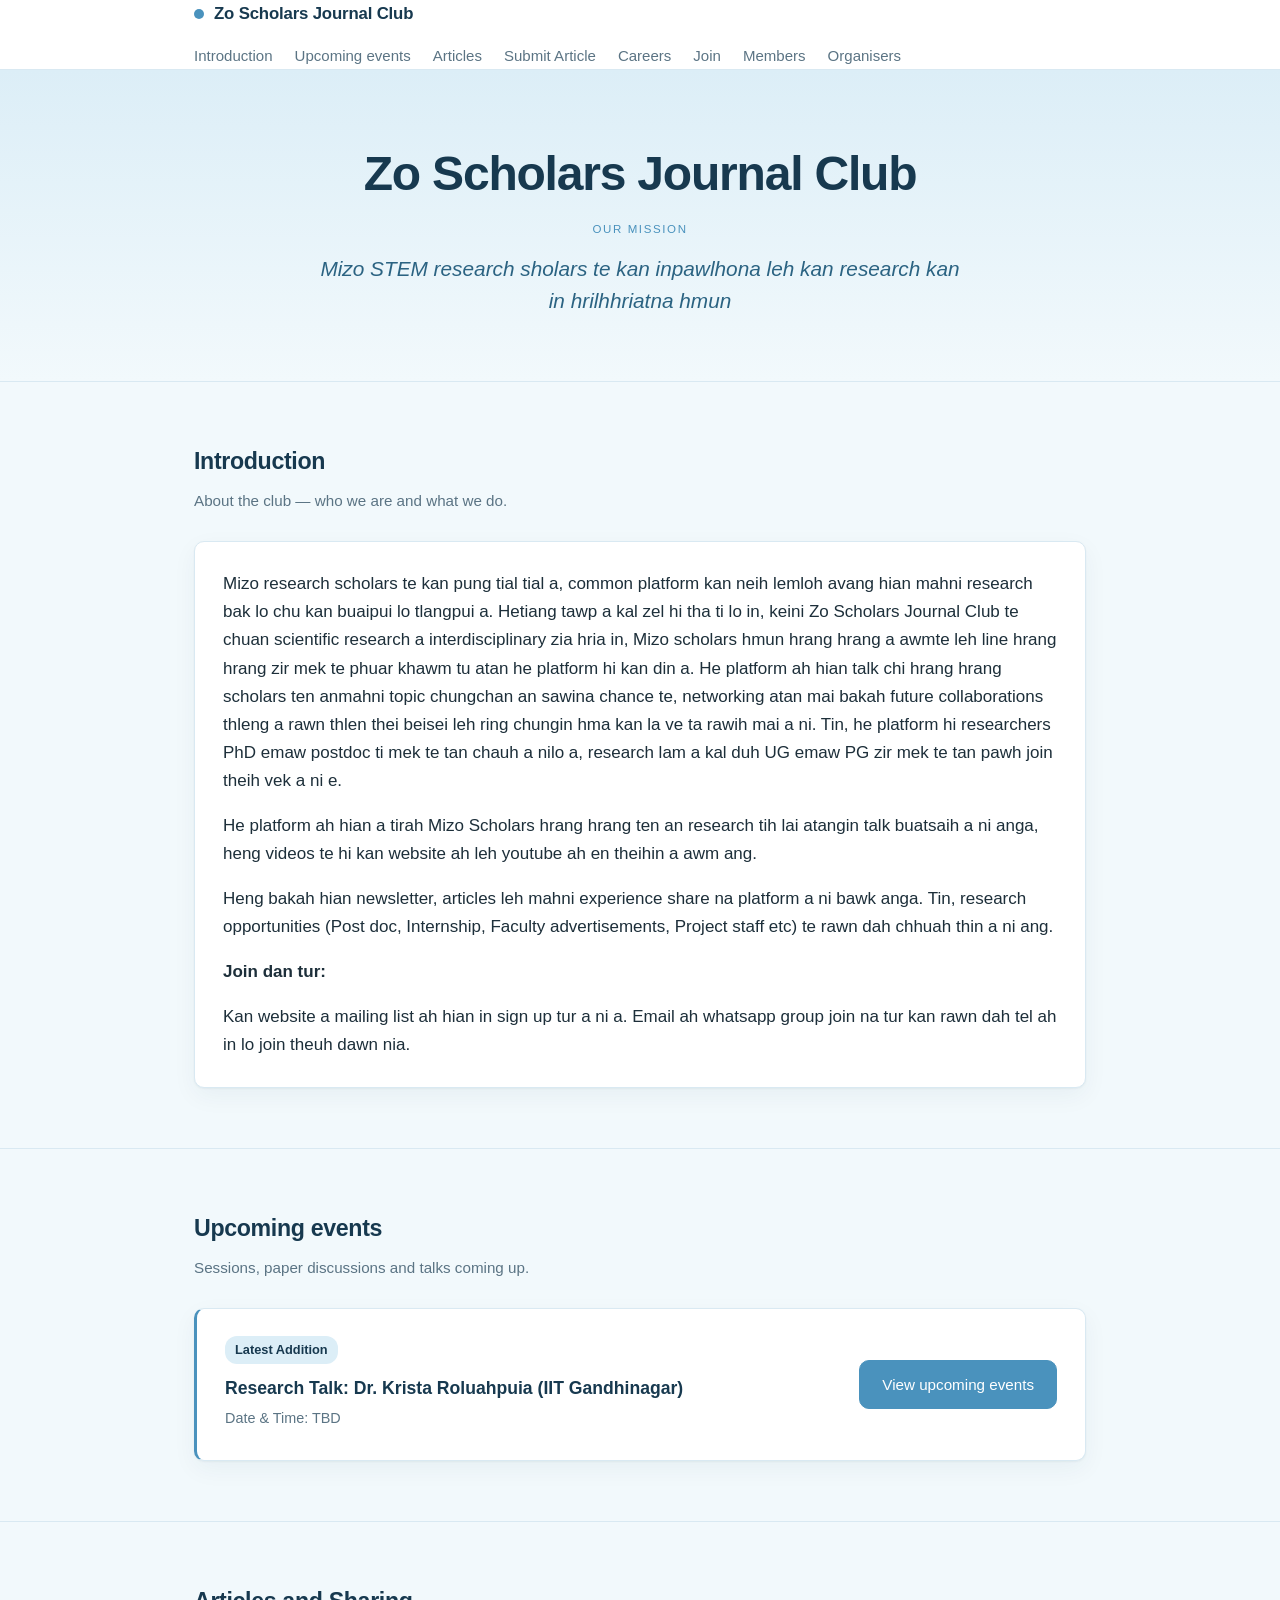
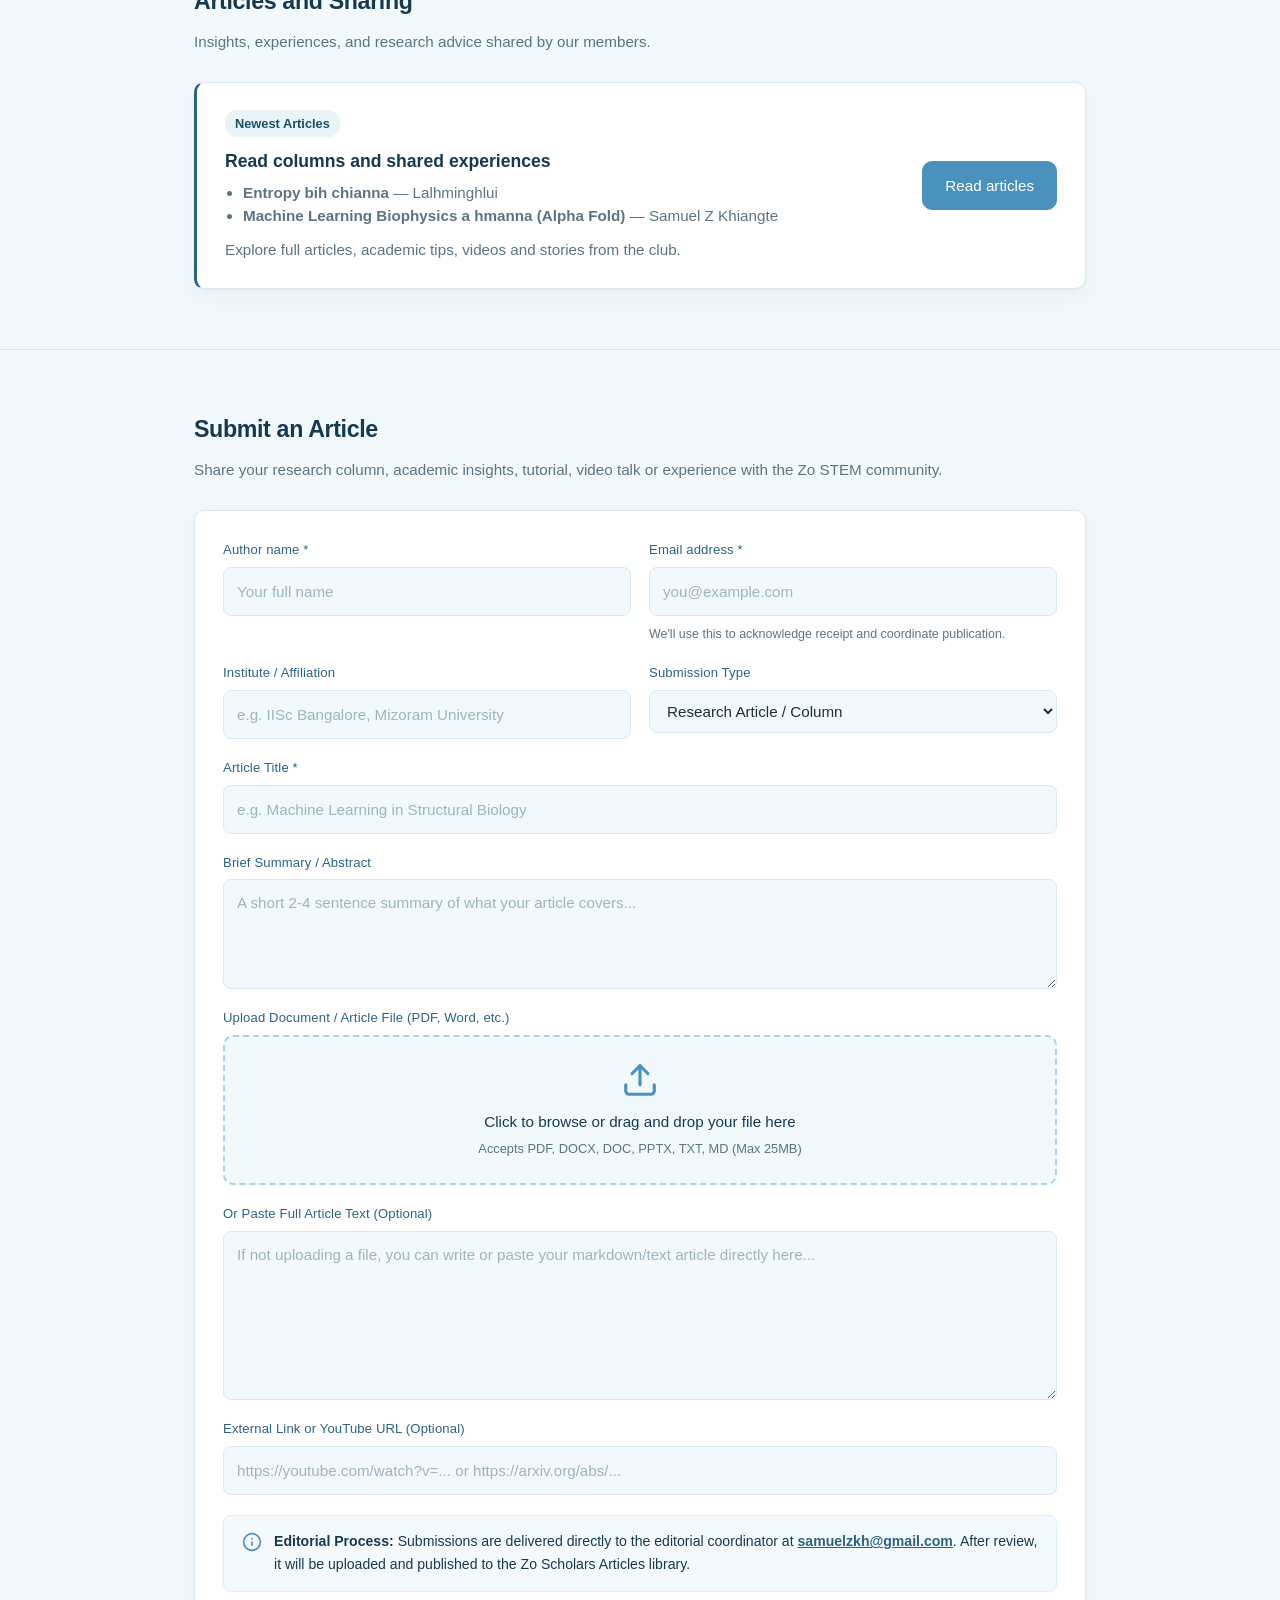
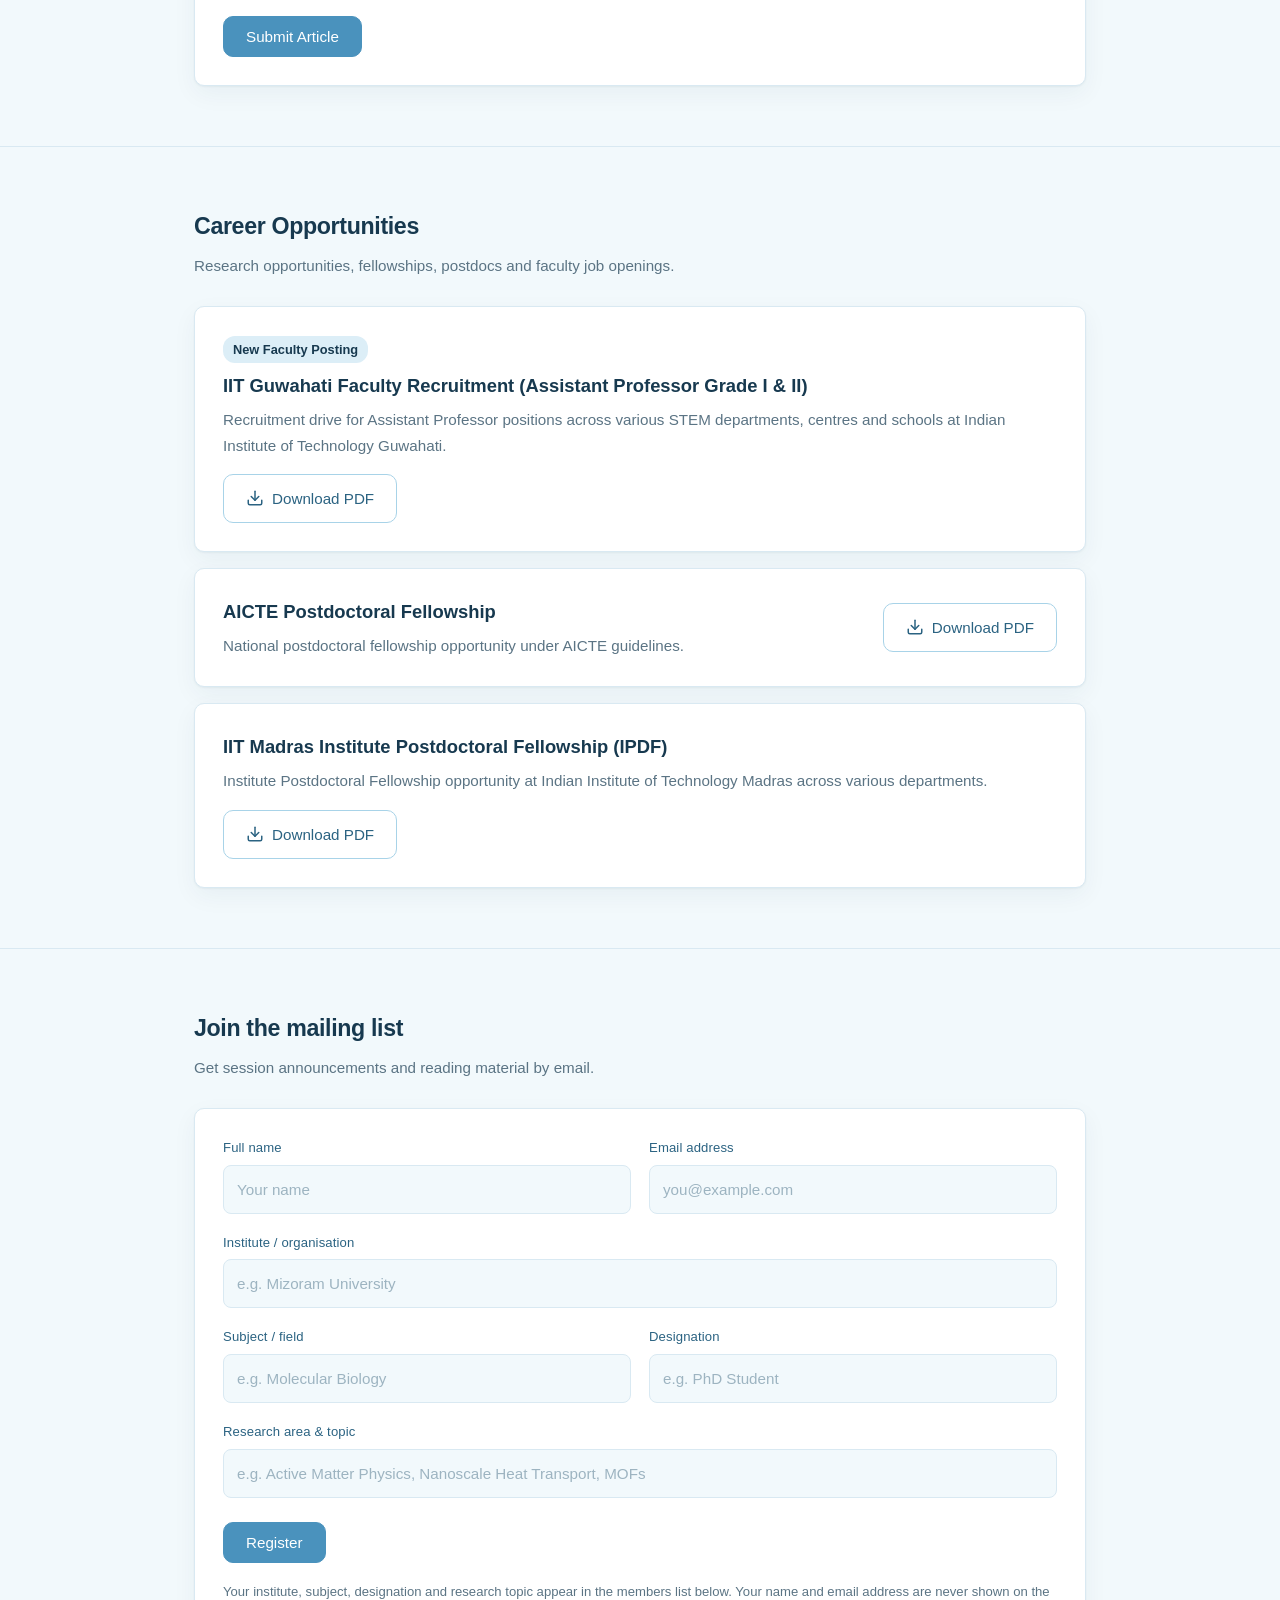
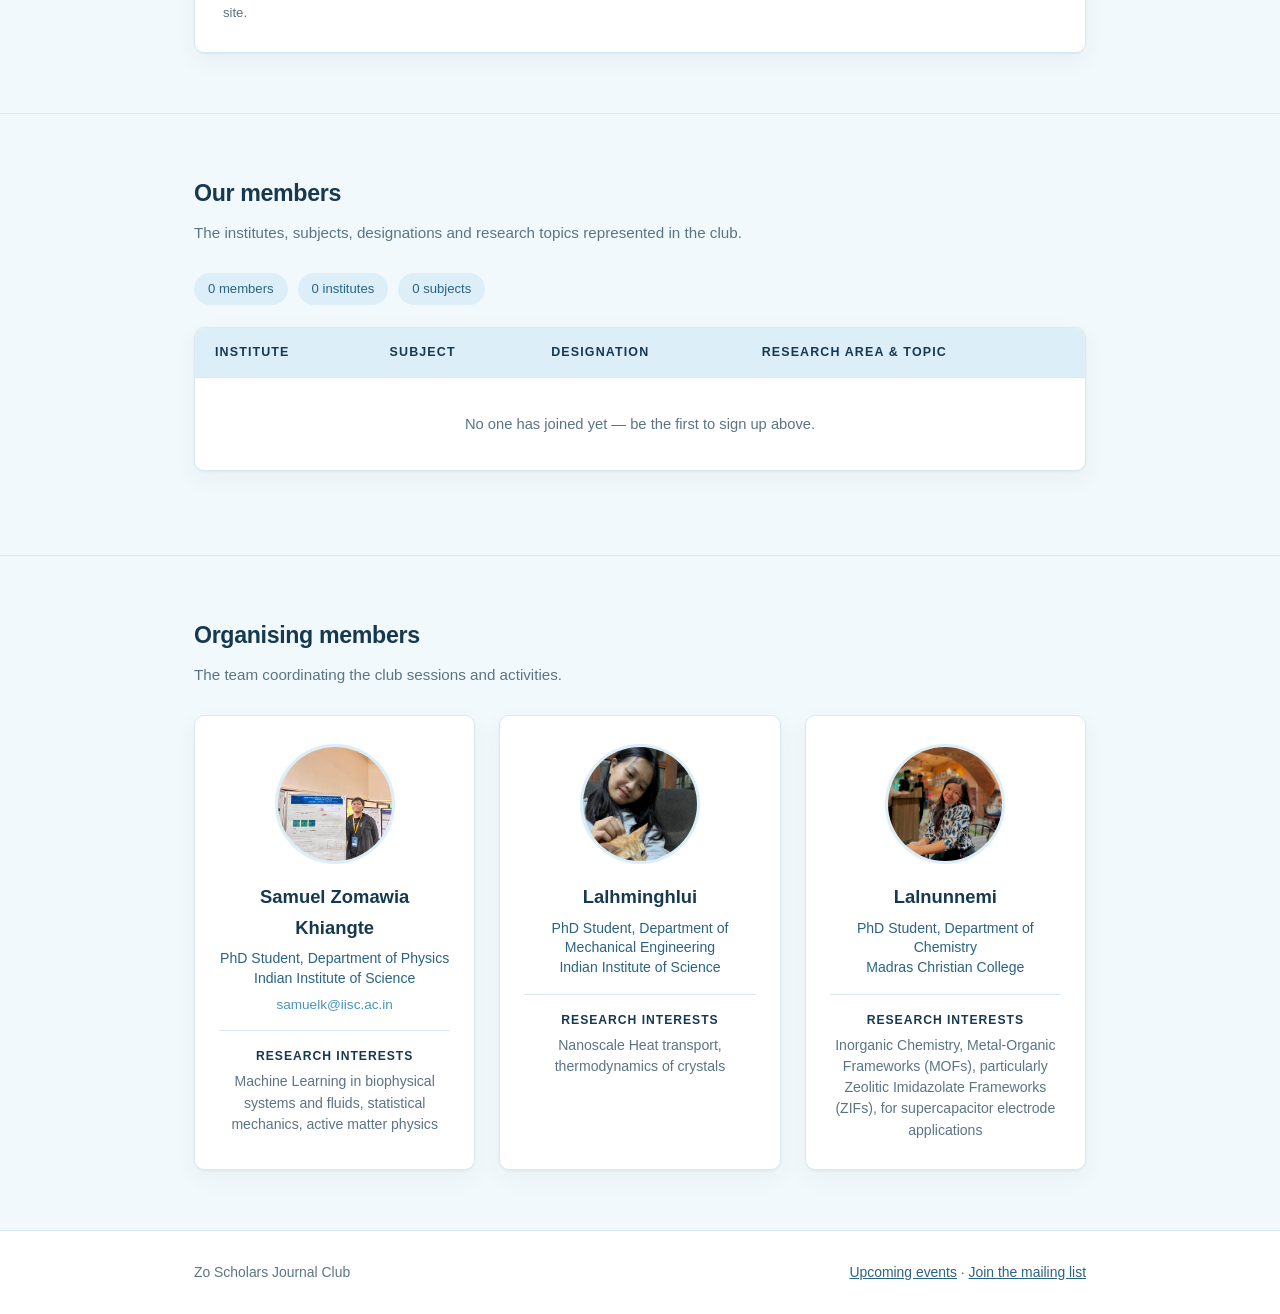
==== zo-scholars/index.html @ 2635b325 "Add IIT Guwahati faculty recruitment posting to career opportunities" ====
<!DOCTYPE html>
<html lang="en">
<head>
<meta charset="utf-8">
<meta name="viewport" content="width=device-width, initial-scale=1">
<title>Zo Scholars Journal Club</title>
<meta name="description" content="A meeting place for Mizo STEM research scholars to share and discuss their research.">
<link rel="stylesheet" href="css/style.css">
</head>
<body>

<header class="site-header">
  <div class="wrap">
    <a class="brand" href="index.html"><span class="dot"></span>Zo Scholars Journal Club</a>
    <nav class="site-nav">
      <a href="#introduction">Introduction</a>
      <a href="events.html">Upcoming events</a>
      <a href="articles.html">Articles</a>
      <a href="#submit">Submit Article</a>
      <a href="#careers">Careers</a>
      <a href="#join">Join</a>
      <a href="#members">Members</a>
      <a href="#organisers">Organisers</a>
    </nav>
  </div>
</header>

<div class="hero">
  <div class="wrap">
    <h1>Zo Scholars Journal Club</h1>
    <p class="mission">
      <span class="mission-label">Our mission</span>
      <span lang="lus">Mizo STEM research sholars te kan inpawlhona leh kan research kan in hrilhhriatna hmun</span>
    </p>
  </div>
</div>

<main>

  <!-- ======================================================================
       INTRODUCTION — write your introduction inside the <div class="intro-body">
       below. Each paragraph goes between its own <p> and </p> tags.
       ====================================================================== -->
  <section id="introduction">
    <div class="wrap">
      <h2>Introduction</h2>
      <p class="section-note">About the club — who we are and what we do.</p>
      <div class="card">
        <div class="intro-body">
          <p>Mizo research scholars te kan pung tial tial a, common platform kan neih lemloh avang hian mahni research bak lo chu kan buaipui lo tlangpui a. Hetiang tawp a kal zel hi tha ti lo in, keini Zo Scholars Journal Club te chuan scientific research a interdisciplinary zia hria in, Mizo scholars hmun hrang hrang a awmte leh line hrang hrang zir mek te phuar khawm tu atan he platform hi kan din a. He platform ah hian talk chi hrang hrang scholars ten anmahni topic chungchan an sawina chance te, networking atan mai bakah future collaborations thleng a rawn thlen thei beisei leh ring chungin hma kan la ve ta rawih mai a ni. Tin, he platform hi researchers PhD emaw postdoc ti mek te tan chauh a nilo a, research lam a kal duh UG emaw PG zir mek te tan pawh join theih vek a ni e.</p>

          <p>He platform ah hian a tirah Mizo Scholars hrang hrang ten an research tih lai atangin talk buatsaih a ni anga, heng videos te hi kan website ah leh youtube ah en theihin a awm ang.</p>

          <p>Heng bakah hian newsletter, articles leh mahni experience share na platform a ni bawk anga. Tin, research opportunities (Post doc, Internship, Faculty advertisements, Project staff etc) te rawn dah chhuah thin a ni ang.</p>

          <p><strong>Join dan tur:</strong></p>

          <p>Kan website a mailing list ah hian in sign up tur a ni a. Email ah whatsapp group join na tur kan rawn dah tel ah in lo join theuh dawn nia.</p>
        </div>
      </div>
    </div>
  </section>

  <section id="events">
    <div class="wrap">
      <h2>Upcoming events</h2>
      <p class="section-note">Sessions, paper discussions and talks coming up.</p>
      <div class="events-teaser">
        <div>
          <span style="display: inline-block; background: var(--blue-100); color: var(--blue-900); padding: 3px 10px; border-radius: 12px; font-size: 0.8rem; font-weight: 600; margin-bottom: 8px;">Latest Addition</span>
          <h3 style="margin-top: 2px;">Research Talk: Dr. Krista Roluahpuia (IIT Gandhinagar)</h3>
          <p style="margin-bottom: 4px; color: var(--ink-soft); font-size: 0.9rem;">Date &amp; Time: TBD</p>
        </div>
        <a class="btn" href="events.html">View upcoming events</a>
      </div>
    </div>
  </section>

  <section id="articles">
    <div class="wrap">
      <h2>Articles and Sharing</h2>
      <p class="section-note">Insights, experiences, and research advice shared by our members.</p>
      <div class="events-teaser" style="border-left-color: #2b6382;">
        <div>
          <span style="display: inline-block; background: #e8f4f8; color: #1f4f69; padding: 3px 10px; border-radius: 12px; font-size: 0.8rem; font-weight: 600; margin-bottom: 8px;">Newest Articles</span>
          <h3 style="margin-top: 2px;">Read columns and shared experiences</h3>
          <ul style="margin: 6px 0 10px; padding-left: 18px; color: var(--ink-soft); font-size: 0.95rem; line-height: 1.5;">
            <li><strong>Entropy bih chianna</strong> — Lalhminghlui</li>
            <li><strong>Machine Learning Biophysics a hmanna (Alpha Fold)</strong> — Samuel Z Khiangte</li>
          </ul>
          <p style="margin: 0;">Explore full articles, academic tips, videos and stories from the club.</p>
        </div>
        <a class="btn" href="articles.html">Read articles</a>
      </div>
    </div>
  </section>

  <section id="submit">
    <div class="wrap">
      <h2>Submit an Article</h2>
      <p class="section-note">Share your research column, academic insights, tutorial, video talk or experience with the Zo STEM community.</p>

      <div class="card">
        <form id="article-submission-form" class="article-submission-form" novalidate>
          <div class="form-grid">
            <div class="field">
              <label for="author_name">Author name *</label>
              <input id="author_name" name="author_name" type="text" autocomplete="name" placeholder="Your full name" required>
            </div>
            <div class="field">
              <label for="author_email">Email address *</label>
              <input id="author_email" name="author_email" type="email" autocomplete="email" placeholder="you@example.com" required>
              <span class="field-hint">We'll use this to acknowledge receipt and coordinate publication.</span>
            </div>
            <div class="field">
              <label for="author_institute">Institute / Affiliation</label>
              <input id="author_institute" name="author_institute" type="text" autocomplete="organization" placeholder="e.g. IISc Bangalore, Mizoram University">
            </div>
            <div class="field">
              <label for="article_category">Submission Type</label>
              <select id="article_category" name="article_category">
                <option value="Research Article / Column">Research Article / Column</option>
                <option value="Academic Experience &amp; Tips">Academic Experience &amp; Tips</option>
                <option value="Tutorial / Guide">Tutorial / Guide</option>
                <option value="Video Talk / Presentation">Video Talk / Presentation</option>
                <option value="Research Opportunity / Announcement">Research Opportunity / Announcement</option>
                <option value="Other">Other</option>
              </select>
            </div>
            <div class="field full">
              <label for="article_title">Article Title *</label>
              <input id="article_title" name="article_title" type="text" placeholder="e.g. Machine Learning in Structural Biology" required>
            </div>
            <div class="field full">
              <label for="article_summary">Brief Summary / Abstract</label>
              <textarea id="article_summary" name="article_summary" rows="3" placeholder="A short 2-4 sentence summary of what your article covers..."></textarea>
            </div>
            <div class="field full">
              <label>Upload Document / Article File (PDF, Word, etc.)</label>
              <div class="file-upload-box">
                <input id="article_file" name="article_file" type="file" accept=".pdf,.doc,.docx,.ppt,.pptx,.txt,.md">
                <svg class="upload-icon" viewBox="0 0 24 24" fill="none" stroke="currentColor" stroke-width="2" stroke-linecap="round" stroke-linejoin="round">
                  <path d="M21 15v4a2 2 0 0 1-2 2H5a2 2 0 0 1-2-2v-4"></path>
                  <polyline points="17 8 12 3 7 8"></polyline>
                  <line x1="12" y1="3" x2="12" y2="15"></line>
                </svg>
                <p class="upload-prompt">Click to browse or drag and drop your file here</p>
                <p class="upload-types">Accepts PDF, DOCX, DOC, PPTX, TXT, MD (Max 25MB)</p>
              </div>
              <div class="file-selected-info">
                <span>Selected: <strong class="file-name-text"></strong></span>
                <button type="button" class="remove-file-btn">Remove</button>
              </div>
            </div>
            <div class="field full">
              <label for="article_content">Or Paste Full Article Text (Optional)</label>
              <textarea id="article_content" name="article_content" rows="6" placeholder="If not uploading a file, you can write or paste your markdown/text article directly here..."></textarea>
            </div>
            <div class="field full">
              <label for="article_link">External Link or YouTube URL (Optional)</label>
              <input id="article_link" name="article_link" type="url" placeholder="https://youtube.com/watch?v=... or https://arxiv.org/abs/...">
            </div>
          </div>

          <div class="submission-notice">
            <svg width="20" height="20" viewBox="0 0 24 24" fill="none" stroke="currentColor" stroke-width="2" stroke-linecap="round" stroke-linejoin="round">
              <circle cx="12" cy="12" r="10"></circle>
              <line x1="12" y1="16" x2="12" y2="12"></line>
              <line x1="12" y1="8" x2="12.01" y2="8"></line>
            </svg>
            <div>
              <strong>Editorial Process:</strong> Submissions are delivered directly to the editorial coordinator at <a href="mailto:samuelzkh@gmail.com" style="color:var(--blue-700); font-weight:600;">samuelzkh@gmail.com</a>. After review, it will be uploaded and published to the Zo Scholars Articles library.
            </div>
          </div>

          <div class="form-actions">
            <button class="btn" type="submit">Submit Article</button>
            <p class="form-msg submit-msg" role="status" aria-live="polite"></p>
          </div>
        </form>
      </div>
    </div>
  </section>

  <section id="careers">
    <div class="wrap">
      <h2>Career Opportunities</h2>
      <p class="section-note">Research opportunities, fellowships, postdocs and faculty job openings.</p>
      
      <div class="card" style="margin-bottom: 16px;">
        <div style="display: flex; justify-content: space-between; align-items: center; flex-wrap: wrap; gap: 16px;">
          <div>
            <span style="display: inline-block; background: var(--blue-100); color: var(--blue-900); padding: 3px 10px; border-radius: 12px; font-size: 0.8rem; font-weight: 600; margin-bottom: 8px;">New Faculty Posting</span>
            <h3 style="margin: 0 0 6px; font-size: 1.15rem; color: var(--blue-900);">IIT Guwahati Faculty Recruitment (Assistant Professor Grade I &amp; II)</h3>
            <p style="margin: 0; color: var(--ink-soft); font-size: 0.95rem;">Recruitment drive for Assistant Professor positions across various STEM departments, centres and schools at Indian Institute of Technology Guwahati.</p>
          </div>
          <a class="btn btn-quiet" href="IIT_Guwahati_faculty.pdf" download style="display: flex; align-items: center; gap: 8px;">
            <svg width="18" height="18" viewBox="0 0 24 24" fill="none" stroke="currentColor" stroke-width="2" stroke-linecap="round" stroke-linejoin="round" style="flex: none;"><path d="M21 15v4a2 2 0 0 1-2 2H5a2 2 0 0 1-2-2v-4"></path><polyline points="7 10 12 15 17 10"></polyline><line x1="12" y1="15" x2="12" y2="3"></line></svg>
            Download PDF
          </a>
        </div>
      </div>

      <div class="card" style="margin-bottom: 16px;">
        <div style="display: flex; justify-content: space-between; align-items: center; flex-wrap: wrap; gap: 16px;">
          <div>
            <h3 style="margin: 0 0 6px; font-size: 1.15rem; color: var(--blue-900);">AICTE Postdoctoral Fellowship</h3>
            <p style="margin: 0; color: var(--ink-soft); font-size: 0.95rem;">National postdoctoral fellowship opportunity under AICTE guidelines.</p>
          </div>
          <a class="btn btn-quiet" href="AICTE_postdoc.pdf" download style="display: flex; align-items: center; gap: 8px;">
            <svg width="18" height="18" viewBox="0 0 24 24" fill="none" stroke="currentColor" stroke-width="2" stroke-linecap="round" stroke-linejoin="round" style="flex: none;"><path d="M21 15v4a2 2 0 0 1-2 2H5a2 2 0 0 1-2-2v-4"></path><polyline points="7 10 12 15 17 10"></polyline><line x1="12" y1="15" x2="12" y2="3"></line></svg>
            Download PDF
          </a>
        </div>
      </div>

      <div class="card">
        <div style="display: flex; justify-content: space-between; align-items: center; flex-wrap: wrap; gap: 16px;">
          <div>
            <h3 style="margin: 0 0 6px; font-size: 1.15rem; color: var(--blue-900);">IIT Madras Institute Postdoctoral Fellowship (IPDF)</h3>
            <p style="margin: 0; color: var(--ink-soft); font-size: 0.95rem;">Institute Postdoctoral Fellowship opportunity at Indian Institute of Technology Madras across various departments.</p>
          </div>
          <a class="btn btn-quiet" href="IIT_madras_post_doc.pdf" download style="display: flex; align-items: center; gap: 8px;">
            <svg width="18" height="18" viewBox="0 0 24 24" fill="none" stroke="currentColor" stroke-width="2" stroke-linecap="round" stroke-linejoin="round" style="flex: none;"><path d="M21 15v4a2 2 0 0 1-2 2H5a2 2 0 0 1-2-2v-4"></path><polyline points="7 10 12 15 17 10"></polyline><line x1="12" y1="15" x2="12" y2="3"></line></svg>
            Download PDF
          </a>
        </div>
      </div>
    </div>
  </section>

  <section id="join">
    <div class="wrap">
      <h2>Join the mailing list</h2>
      <p class="section-note">Get session announcements and reading material by email.</p>

      <div class="card">
        <form id="join-form" novalidate>
          <div class="form-grid">
            <div class="field">
              <label for="name">Full name</label>
              <input id="name" name="name" type="text" autocomplete="name" placeholder="Your name">
            </div>
            <div class="field">
              <label for="email">Email address</label>
              <input id="email" name="email" type="email" autocomplete="email" placeholder="you@example.com">
            </div>
            <div class="field full">
              <label for="institute">Institute / organisation</label>
              <input id="institute" name="institute" type="text" autocomplete="organization" placeholder="e.g. Mizoram University">
            </div>
            <div class="field">
              <label for="subject">Subject / field</label>
              <input id="subject" name="subject" type="text" list="subject-options" placeholder="e.g. Molecular Biology">
              <datalist id="subject-options">
                <option value="Physics"></option>
                <option value="Chemistry"></option>
                <option value="Mathematics"></option>
                <option value="Biology"></option>
                <option value="Biotechnology"></option>
                <option value="Computer Science"></option>
                <option value="Engineering"></option>
                <option value="Medicine"></option>
                <option value="Environmental Science"></option>
                <option value="Agriculture"></option>
              </datalist>
            </div>
            <div class="field">
              <label for="designation">Designation</label>
              <input id="designation" name="designation" type="text" list="designation-options" placeholder="e.g. PhD Student">
              <datalist id="designation-options">
                <option value="BSc Student"></option>
                <option value="MSc Student"></option>
                <option value="PhD Student"></option>
                <option value="Research Scholar"></option>
                <option value="Postdoctoral Researcher"></option>
                <option value="Scientist"></option>
                <option value="Assistant Professor"></option>
                <option value="Associate Professor"></option>
                <option value="Professor"></option>
              </datalist>
            </div>
            <div class="field full">
              <label for="research_topic">Research area & topic</label>
              <input id="research_topic" name="research_topic" type="text" placeholder="e.g. Active Matter Physics, Nanoscale Heat Transport, MOFs">
            </div>
          </div>

          <div class="form-actions">
            <button class="btn" type="submit">Register</button>
            <p class="form-msg" id="form-msg" role="status" aria-live="polite"></p>
          </div>
        </form>

        <p class="privacy" id="storage-note">
          Your institute, subject, designation and research topic appear in the members list below.
          Your name and email address are never shown on the site.
        </p>
      </div>
    </div>
  </section>

  <section id="members">
    <div class="wrap">
      <h2>Our members</h2>
      <p class="section-note">The institutes, subjects, designations and research topics represented in the club.</p>

      <div class="tally" id="members-tally"></div>

      <div class="table-scroll">
        <table>
          <thead>
            <tr>
              <th scope="col">Institute</th>
              <th scope="col">Subject</th>
              <th scope="col">Designation</th>
              <th scope="col">Research Area & Topic</th>
            </tr>
          </thead>
          <tbody id="members-body"></tbody>
        </table>
      </div>

      <div class="form-actions">
        <button class="btn btn-quiet" id="export-btn" type="button">Download mailing list (Excel)</button>
        <p class="form-msg" id="export-msg" role="status" aria-live="polite"></p>
      </div>
    </div>
  </section>

  <section id="organisers">
    <div class="wrap">
      <h2>Organising members</h2>
      <p class="section-note">The team coordinating the club sessions and activities.</p>
      
      <div class="organizers-grid">
        <div class="organizer-card">
          <img class="organizer-img" src="samuel.jpeg" alt="Samuel Zomawia Khiangte">
          <h3 class="organizer-name">Samuel Zomawia Khiangte</h3>
          <p class="organizer-title">
            PhD Student, Department of Physics<br>
            Indian Institute of Science<br>
            <a href="mailto:samuelk@iisc.ac.in" class="organizer-contact">samuelk@iisc.ac.in</a>
          </p>
          <p class="organizer-interests">
            <strong>Research Interests</strong>
            Machine Learning in biophysical systems and fluids, statistical mechanics, active matter physics
          </p>
        </div>

        <div class="organizer-card">
          <img class="organizer-img" src="lalhminghlui.jpeg" alt="Lalhminghlui" style="object-position: top;">
          <h3 class="organizer-name">Lalhminghlui</h3>
          <p class="organizer-title">PhD Student, Department of Mechanical Engineering<br>Indian Institute of Science</p>
          <p class="organizer-interests">
            <strong>Research Interests</strong>
            Nanoscale Heat transport, thermodynamics of crystals
          </p>
        </div>

        <div class="organizer-card">
          <img class="organizer-img" src="lalnunnemi.jpeg" alt="Lalnunnemi">
          <h3 class="organizer-name">Lalnunnemi</h3>
          <p class="organizer-title">PhD Student, Department of Chemistry<br>Madras Christian College</p>
          <p class="organizer-interests">
            <strong>Research Interests</strong>
            Inorganic Chemistry, Metal-Organic Frameworks (MOFs), particularly Zeolitic Imidazolate Frameworks (ZIFs), for supercapacitor electrode applications
          </p>
        </div>
      </div>
    </div>
  </section>

</main>

<footer class="site-footer">
  <div class="wrap">
    <span>Zo Scholars Journal Club</span>
    <span><a href="events.html">Upcoming events</a> · <a href="#join">Join the mailing list</a></span>
  </div>
</footer>

<script src="js/xlsx.js"></script>
<script src="js/app.js"></script>
<script src="js/submit-article.js"></script>
</body>
</html>
---- zo-scholars/css/style.css ----
/* Zo Scholars Journal Club — light blue, minimal */

:root {
  --blue-900: #17394f;
  --blue-700: #2b6382;
  --blue-500: #4a92bd;
  --blue-300: #a8d3e8;
  --blue-100: #dceef7;
  --blue-050: #f2f9fc;

  --ink: #1d2f3a;
  --ink-soft: #5b7484;
  --line: #d9e9f2;
  --white: #ffffff;

  --radius: 10px;
  --maxw: 940px;
  --shadow: 0 1px 2px rgba(23, 57, 79, 0.05), 0 8px 24px rgba(23, 57, 79, 0.05);
}

* { box-sizing: border-box; }

html { scroll-behavior: smooth; }

body {
  margin: 0;
  font-family: -apple-system, BlinkMacSystemFont, "Segoe UI", Inter, Helvetica, Arial, sans-serif;
  font-size: 17px;
  line-height: 1.65;
  color: var(--ink);
  background: var(--blue-050);
  -webkit-font-smoothing: antialiased;
}

.wrap {
  max-width: var(--maxw);
  margin: 0 auto;
  padding: 0 24px;
}

/* ---------- header ---------- */

.site-header {
  background: var(--white);
  border-bottom: 1px solid var(--line);
  position: sticky;
  top: 0;
  z-index: 10;
}

.site-header .wrap {
  display: flex;
  align-items: center;
  justify-content: space-between;
  gap: 16px;
  min-height: 64px;
  flex-wrap: wrap;
}

.brand {
  font-size: 1.05rem;
  font-weight: 600;
  letter-spacing: -0.01em;
  color: var(--blue-900);
  text-decoration: none;
  display: flex;
  align-items: center;
  gap: 10px;
}

.brand .dot {
  width: 10px;
  height: 10px;
  border-radius: 50%;
  background: var(--blue-500);
  flex: none;
}

.site-nav {
  display: flex;
  gap: 22px;
  flex-wrap: wrap;
}

.site-nav a {
  color: var(--ink-soft);
  text-decoration: none;
  font-size: 0.94rem;
}

.site-nav a:hover { color: var(--blue-700); }

/* ---------- hero ---------- */

.hero {
  background: linear-gradient(180deg, var(--blue-100) 0%, var(--blue-050) 100%);
  padding: 76px 0 64px;
  text-align: center;
  border-bottom: 1px solid var(--line);
}

.hero h1 {
  margin: 0 0 20px;
  font-size: clamp(2rem, 5.5vw, 3rem);
  line-height: 1.15;
  letter-spacing: -0.025em;
  color: var(--blue-900);
  font-weight: 600;
}

.mission {
  max-width: 660px;
  margin: 0 auto;
  font-size: clamp(1.05rem, 2.4vw, 1.3rem);
  line-height: 1.55;
  color: var(--blue-700);
  font-style: italic;
}

.mission-label {
  display: block;
  font-style: normal;
  font-size: 0.72rem;
  letter-spacing: 0.14em;
  text-transform: uppercase;
  color: var(--blue-500);
  margin-bottom: 14px;
}

/* ---------- sections ---------- */

section { padding: 60px 0; }

section + section { border-top: 1px solid var(--line); }

h2 {
  margin: 0 0 8px;
  font-size: 1.45rem;
  font-weight: 600;
  letter-spacing: -0.015em;
  color: var(--blue-900);
}

.section-note {
  margin: 0 0 28px;
  color: var(--ink-soft);
  font-size: 0.95rem;
}

.card {
  background: var(--white);
  border: 1px solid var(--line);
  border-radius: var(--radius);
  padding: 28px;
  box-shadow: var(--shadow);
}

.intro-body p { margin: 0 0 1em; }
.intro-body p:last-child { margin-bottom: 0; }

/* ---------- events teaser ---------- */

.events-teaser {
  display: flex;
  align-items: center;
  justify-content: space-between;
  gap: 24px;
  flex-wrap: wrap;
  background: var(--white);
  border: 1px solid var(--line);
  border-left: 3px solid var(--blue-500);
  border-radius: var(--radius);
  padding: 26px 28px;
  box-shadow: var(--shadow);
}

.events-teaser h3 {
  margin: 0 0 4px;
  font-size: 1.1rem;
  font-weight: 600;
  color: var(--blue-900);
}

.events-teaser p {
  margin: 0;
  color: var(--ink-soft);
  font-size: 0.95rem;
}

.btn {
  display: inline-block;
  background: var(--blue-500);
  color: var(--white);
  border: 1px solid var(--blue-500);
  border-radius: var(--radius);
  padding: 11px 22px;
  font-size: 0.95rem;
  font-weight: 500;
  font-family: inherit;
  text-decoration: none;
  cursor: pointer;
  white-space: nowrap;
  transition: background 0.15s ease;
}

.btn:hover { background: var(--blue-700); border-color: var(--blue-700); }

.btn-quiet {
  background: transparent;
  color: var(--blue-700);
  border-color: var(--blue-300);
}

.btn-quiet:hover { background: var(--blue-100); color: var(--blue-900); border-color: var(--blue-300); }

/* ---------- form ---------- */

.form-grid {
  display: grid;
  grid-template-columns: repeat(2, minmax(0, 1fr));
  gap: 18px;
}

.field { display: flex; flex-direction: column; gap: 6px; }

.field.full { grid-column: 1 / -1; }

.field label {
  font-size: 0.82rem;
  font-weight: 500;
  color: var(--blue-700);
  letter-spacing: 0.01em;
}

.field input,
.field textarea,
.field select {
  font: inherit;
  font-size: 0.95rem;
  color: var(--ink);
  background: var(--blue-050);
  border: 1px solid var(--line);
  border-radius: 8px;
  padding: 11px 13px;
  width: 100%;
  transition: border-color 0.15s ease, box-shadow 0.15s ease, background 0.15s ease;
}

.field textarea {
  resize: vertical;
  min-height: 110px;
  line-height: 1.6;
}

.field select {
  cursor: pointer;
}

.field input::placeholder,
.field textarea::placeholder { color: #9db4c1; }

.field input:focus,
.field textarea:focus,
.field select:focus {
  outline: none;
  border-color: var(--blue-500);
  background: var(--white);
  box-shadow: 0 0 0 3px var(--blue-100);
}

.field-hint {
  font-size: 0.78rem;
  color: var(--ink-soft);
  margin-top: 2px;
}

/* ---------- file upload box ---------- */
.file-upload-box {
  border: 2px dashed var(--blue-300);
  background: var(--blue-050);
  border-radius: var(--radius);
  padding: 24px 20px;
  text-align: center;
  position: relative;
  transition: all 0.2s ease;
  cursor: pointer;
}

.file-upload-box:hover,
.file-upload-box.drag-over {
  border-color: var(--blue-500);
  background: #ebf6fb;
}

.file-upload-box.has-file {
  border-color: var(--blue-500);
  background: #f0f7fb;
}

.file-upload-box input[type="file"] {
  position: absolute;
  top: 0;
  left: 0;
  width: 100%;
  height: 100%;
  opacity: 0;
  cursor: pointer;
  z-index: 2;
}

.upload-icon {
  width: 38px;
  height: 38px;
  color: var(--blue-500);
  margin: 0 auto 10px;
  display: block;
}

.upload-prompt {
  font-size: 0.95rem;
  font-weight: 500;
  color: var(--blue-900);
  margin: 0 0 4px;
}

.upload-types {
  font-size: 0.8rem;
  color: var(--ink-soft);
  margin: 0;
}

.file-selected-info {
  display: none;
  align-items: center;
  justify-content: space-between;
  gap: 12px;
  margin-top: 14px;
  padding: 10px 16px;
  background: var(--white);
  border: 1px solid var(--line);
  border-radius: 8px;
  font-size: 0.88rem;
  color: var(--blue-900);
}

.file-name-text {
  font-weight: 500;
  word-break: break-all;
}

.remove-file-btn {
  background: none;
  border: none;
  color: #b03f3f;
  cursor: pointer;
  font-size: 0.82rem;
  font-weight: 600;
  padding: 2px 6px;
  border-radius: 4px;
}

.remove-file-btn:hover {
  text-decoration: underline;
  background: #fdf2f2;
}

.submission-notice {
  background: #f4f9fd;
  border: 1px solid var(--blue-100);
  border-radius: 8px;
  padding: 14px 18px;
  margin-top: 20px;
  font-size: 0.88rem;
  color: var(--blue-900);
  display: flex;
  align-items: flex-start;
  gap: 12px;
}

.submission-notice svg {
  flex: none;
  color: var(--blue-500);
  margin-top: 2px;
}

.form-actions {
  display: flex;
  align-items: center;
  gap: 14px;
  flex-wrap: wrap;
  margin-top: 24px;
}

.form-msg {
  font-size: 0.92rem;
  margin: 0;
  color: var(--ink-soft);
  line-height: 1.45;
}

.form-msg.ok {
  color: #166534;
  background: #f0fdf4;
  border: 1px solid #bbf7d0;
  padding: 10px 16px;
  border-radius: 8px;
  width: 100%;
}

.form-msg.err {
  color: #991b1b;
  background: #fef2f2;
  border: 1px solid #fecaca;
  padding: 10px 16px;
  border-radius: 8px;
  width: 100%;
}

.privacy {
  margin: 18px 0 0;
  font-size: 0.82rem;
  color: var(--ink-soft);
}

/* ---------- members table ---------- */

.table-scroll {
  overflow-x: auto;
  background: var(--white);
  border: 1px solid var(--line);
  border-radius: var(--radius);
  box-shadow: var(--shadow);
}

table {
  width: 100%;
  border-collapse: collapse;
  font-size: 0.94rem;
  min-width: 520px;
}

thead th {
  text-align: left;
  padding: 14px 20px;
  background: var(--blue-100);
  color: var(--blue-900);
  font-weight: 600;
  font-size: 0.78rem;
  letter-spacing: 0.09em;
  text-transform: uppercase;
  white-space: nowrap;
}

tbody td {
  padding: 14px 20px;
  border-top: 1px solid var(--line);
  color: var(--ink);
  vertical-align: top;
}

tbody tr:hover td { background: var(--blue-050); }

.empty-row td {
  color: var(--ink-soft);
  text-align: center;
  padding: 34px 20px;
  font-size: 0.92rem;
}

.tally {
  margin: 0 0 22px;
  display: flex;
  gap: 10px;
  flex-wrap: wrap;
}

.pill {
  background: var(--blue-100);
  color: var(--blue-700);
  border-radius: 999px;
  padding: 5px 14px;
  font-size: 0.82rem;
}

/* ---------- events page ---------- */

.event-list { display: flex; flex-direction: column; gap: 18px; }

.event {
  display: grid;
  grid-template-columns: 132px minmax(0, 1fr);
  gap: 24px;
  background: var(--white);
  border: 1px solid var(--line);
  border-radius: var(--radius);
  padding: 24px 28px;
  box-shadow: var(--shadow);
}

.event .when {
  color: var(--blue-700);
  font-weight: 600;
  font-size: 0.9rem;
  line-height: 1.45;
}

.event .when .time {
  display: block;
  font-weight: 400;
  color: var(--ink-soft);
  font-size: 0.85rem;
}

.event h3 {
  margin: 0 0 6px;
  font-size: 1.08rem;
  font-weight: 600;
  color: var(--blue-900);
}

.event h3 a {
  color: inherit;
  text-decoration: none;
  transition: color 0.15s ease;
}

.event h3 a:hover {
  color: var(--blue-500);
  text-decoration: underline;
}

.event .meta {
  margin: 0 0 10px;
  font-size: 0.88rem;
  color: var(--ink-soft);
}

.event .desc { margin: 0; font-size: 0.95rem; }

.event.past { opacity: 0.62; }

/* ---------- video preview ---------- */
.video-preview {
  position: relative;
  display: block;
  width: 100%;
  max-width: 480px;
  aspect-ratio: 16 / 9;
  border-radius: var(--radius);
  overflow: hidden;
  margin-top: 14px;
  box-shadow: var(--shadow);
  border: 1px solid var(--line);
  transition: transform 0.2s ease, box-shadow 0.2s ease;
}

.video-preview:hover {
  transform: translateY(-2px);
  box-shadow: 0 6px 20px rgba(23, 57, 79, 0.12);
}

.video-preview img {
  width: 100%;
  height: 100%;
  object-fit: cover;
  transition: transform 0.3s ease;
}

.video-preview:hover img {
  transform: scale(1.03);
}

.video-play-btn {
  position: absolute;
  top: 50%;
  left: 50%;
  transform: translate(-50%, -50%);
  width: 54px;
  height: 54px;
  background: rgba(23, 57, 79, 0.85);
  border: 2px solid var(--white);
  border-radius: 50%;
  display: flex;
  align-items: center;
  justify-content: center;
  transition: background 0.2s ease, transform 0.2s ease;
  pointer-events: none;
  box-shadow: 0 4px 10px rgba(0, 0, 0, 0.3);
}

.video-preview:hover .video-play-btn {
  background: var(--blue-500);
  transform: translate(-50%, -50%) scale(1.1);
}

.video-play-btn::after {
  content: "";
  display: block;
  width: 0;
  height: 0;
  border-style: solid;
  border-width: 10px 0 10px 16px;
  border-color: transparent transparent transparent var(--white);
  margin-left: 4px;
}

/* ---------- footer ---------- */

.site-footer {
  border-top: 1px solid var(--line);
  background: var(--white);
  padding: 30px 0;
  color: var(--ink-soft);
  font-size: 0.87rem;
}

.site-footer .wrap {
  display: flex;
  justify-content: space-between;
  gap: 16px;
  flex-wrap: wrap;
}

.site-footer a { color: var(--blue-700); }

/* ---------- organisers ---------- */
.organizers-grid {
  display: grid;
  grid-template-columns: repeat(auto-fit, minmax(280px, 1fr));
  gap: 24px;
  margin-top: 24px;
}

.organizer-card {
  background: var(--white);
  border: 1px solid var(--line);
  border-radius: var(--radius);
  padding: 28px 24px;
  box-shadow: var(--shadow);
  display: flex;
  flex-direction: column;
  align-items: center;
  text-align: center;
}

.organizer-img {
  width: 120px;
  height: 120px;
  border-radius: 50%;
  object-fit: cover;
  border: 3px solid var(--blue-100);
  margin-bottom: 18px;
  background: var(--blue-050);
}

.organizer-avatar {
  width: 120px;
  height: 120px;
  border-radius: 50%;
  background: var(--blue-100);
  color: var(--blue-700);
  display: flex;
  align-items: center;
  justify-content: center;
  font-size: 2.4rem;
  font-weight: 600;
  margin-bottom: 18px;
  border: 3px solid var(--blue-100);
}

.organizer-name {
  font-size: 1.15rem;
  font-weight: 600;
  color: var(--blue-900);
  margin: 0 0 6px 0;
}

.organizer-title {
  font-size: 0.88rem;
  color: var(--blue-700);
  font-weight: 500;
  margin: 0 0 16px 0;
  line-height: 1.4;
}

.organizer-interests {
  font-size: 0.88rem;
  color: var(--ink-soft);
  line-height: 1.5;
  margin: 0;
  border-top: 1px solid var(--line);
  padding-top: 16px;
  width: 100%;
}

.organizer-interests strong {
  color: var(--blue-900);
  display: block;
  margin-bottom: 6px;
  font-size: 0.76rem;
  text-transform: uppercase;
  letter-spacing: 0.08em;
}

.organizer-contact {
  color: var(--blue-500);
  text-decoration: none;
  font-size: 0.85rem;
  display: inline-block;
  margin-top: 6px;
}

.organizer-contact:hover {
  text-decoration: underline;
  color: var(--blue-700);
}

@media (max-width: 640px) {
  body { font-size: 16px; }
  .hero { padding: 56px 0 48px; }
  section { padding: 46px 0; }
  .form-grid { grid-template-columns: 1fr; }
  .event { grid-template-columns: 1fr; gap: 10px; }
  .card { padding: 22px; }
}
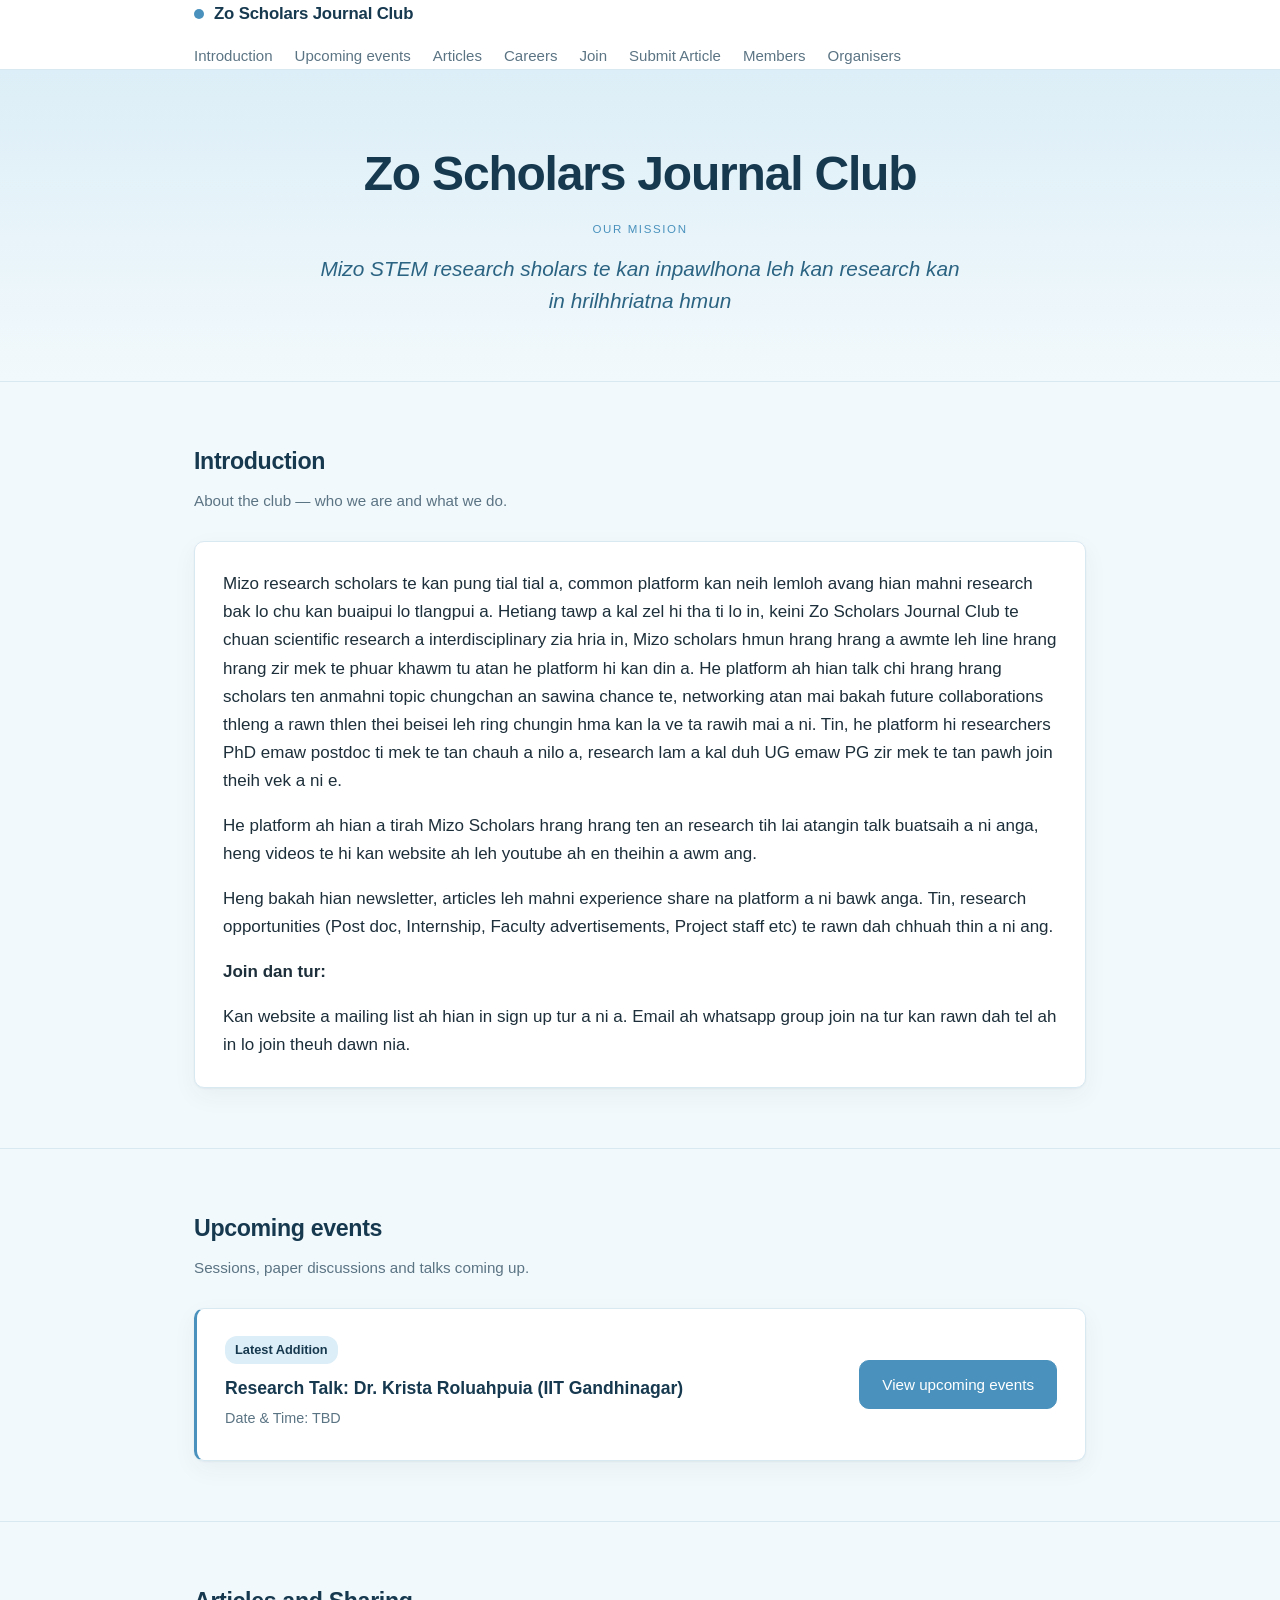
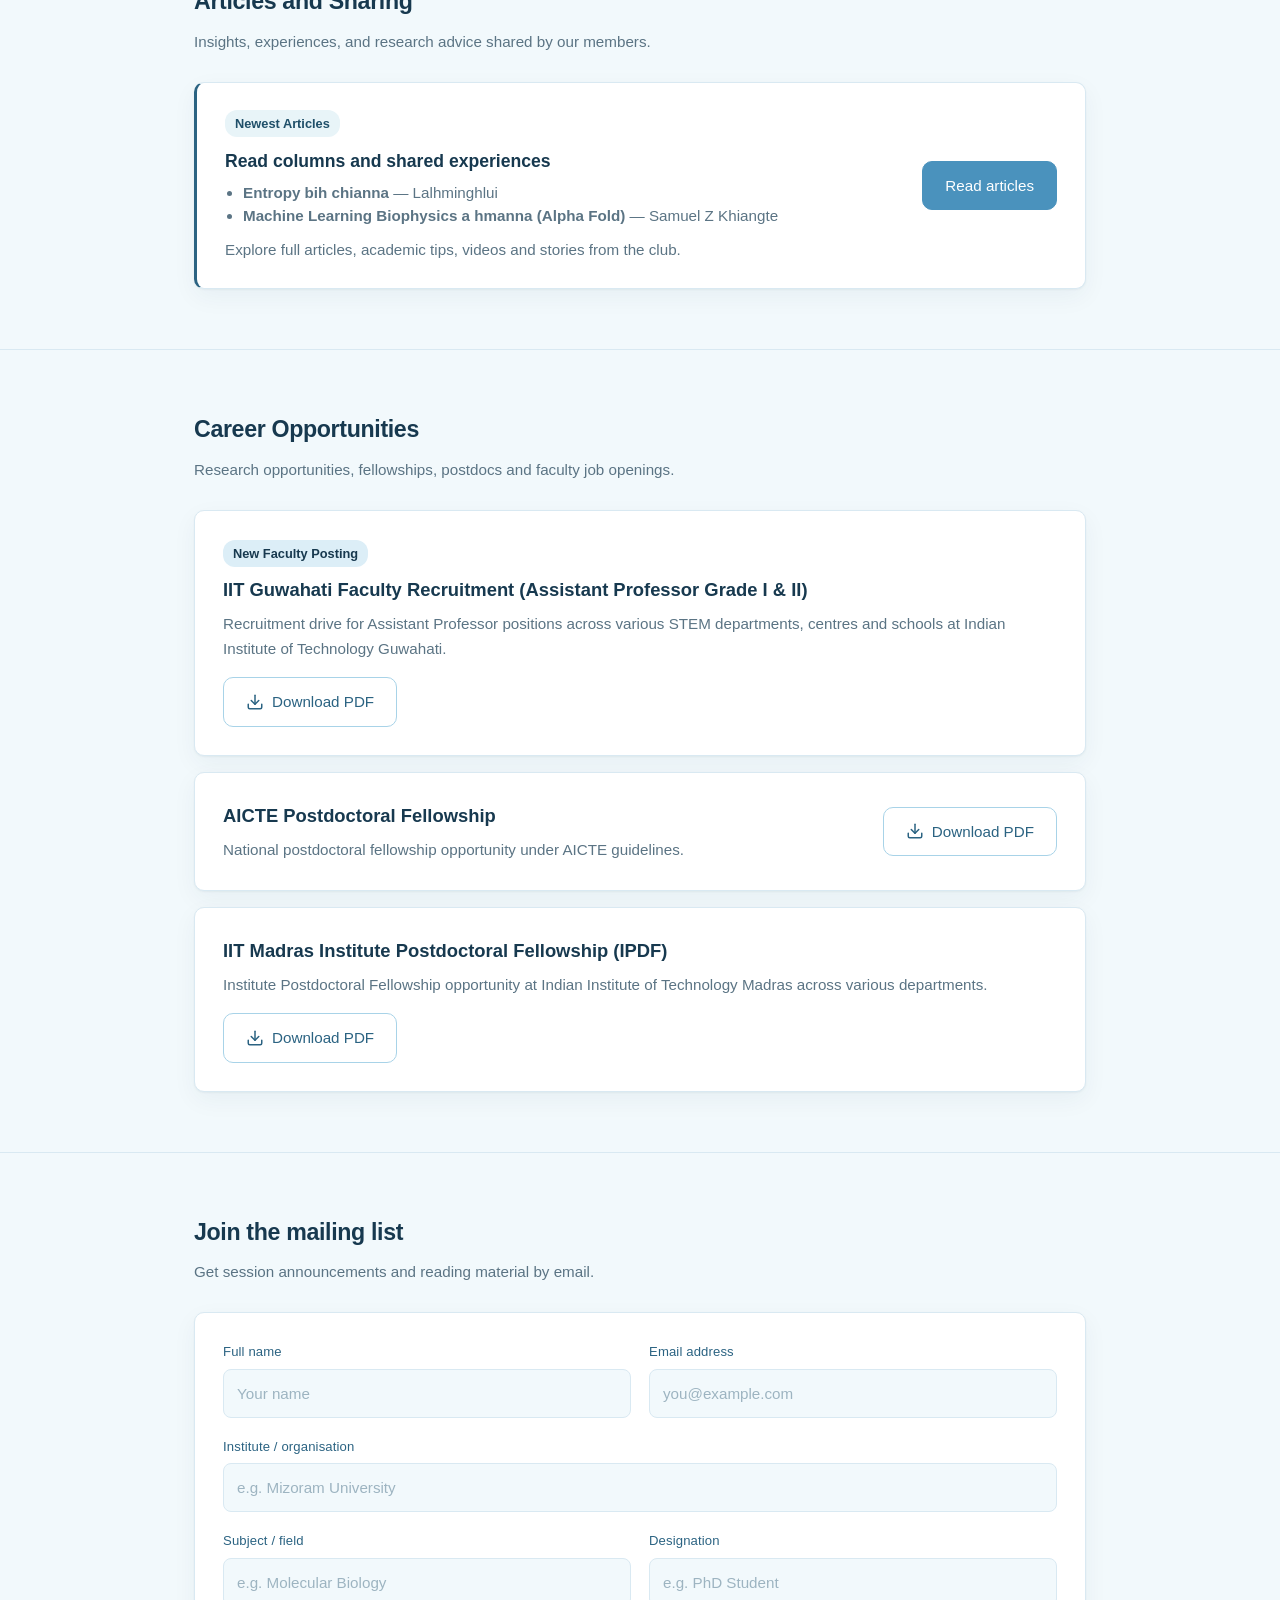
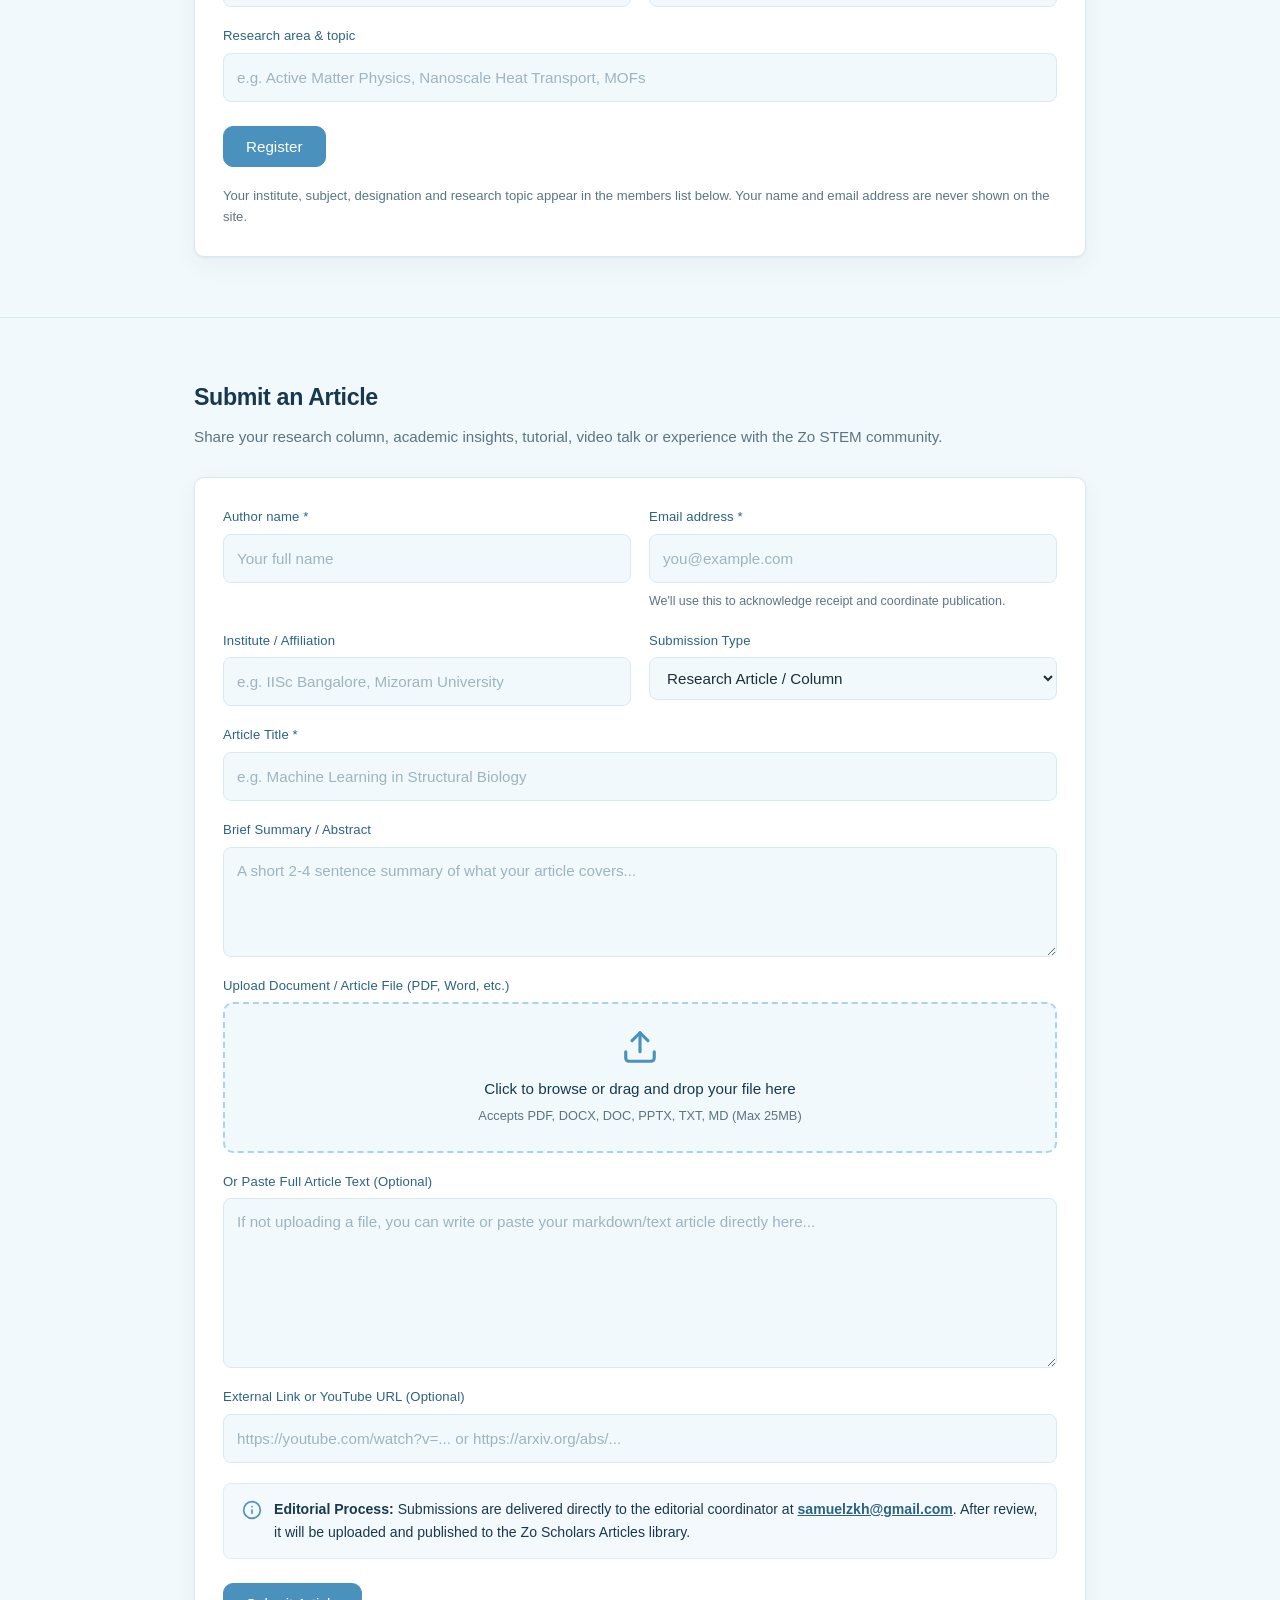
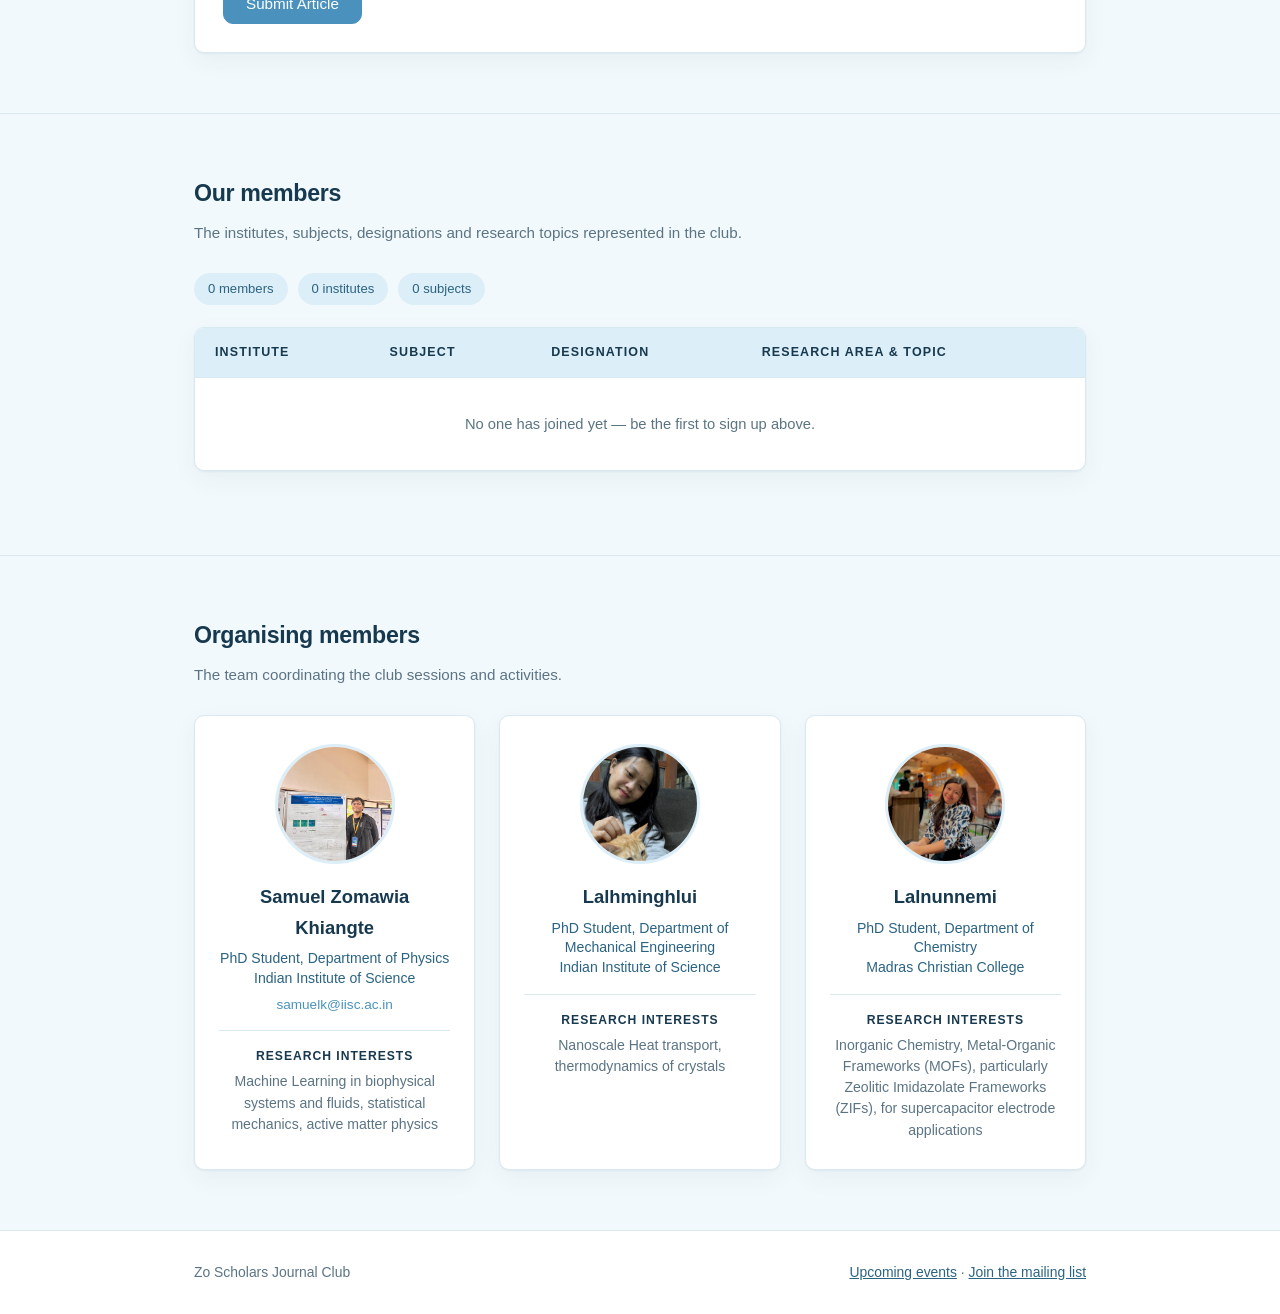
==== commit 933f01f1: "Move Submit Article section below Join Mailing List section" ====
--- a/zo-scholars/index.html
+++ b/zo-scholars/index.html
@@ -16,9 +16,9 @@
       <a href="#introduction">Introduction</a>
       <a href="events.html">Upcoming events</a>
       <a href="articles.html">Articles</a>
-      <a href="#submit">Submit Article</a>
       <a href="#careers">Careers</a>
       <a href="#join">Join</a>
+      <a href="#submit">Submit Article</a>
       <a href="#members">Members</a>
       <a href="#organisers">Organisers</a>
     </nav>
@@ -91,6 +91,124 @@
           <p style="margin: 0;">Explore full articles, academic tips, videos and stories from the club.</p>
         </div>
         <a class="btn" href="articles.html">Read articles</a>
+      </div>
+    </div>
+  </section>
+
+  <section id="careers">
+    <div class="wrap">
+      <h2>Career Opportunities</h2>
+      <p class="section-note">Research opportunities, fellowships, postdocs and faculty job openings.</p>
+      
+      <div class="card" style="margin-bottom: 16px;">
+        <div style="display: flex; justify-content: space-between; align-items: center; flex-wrap: wrap; gap: 16px;">
+          <div>
+            <span style="display: inline-block; background: var(--blue-100); color: var(--blue-900); padding: 3px 10px; border-radius: 12px; font-size: 0.8rem; font-weight: 600; margin-bottom: 8px;">New Faculty Posting</span>
+            <h3 style="margin: 0 0 6px; font-size: 1.15rem; color: var(--blue-900);">IIT Guwahati Faculty Recruitment (Assistant Professor Grade I &amp; II)</h3>
+            <p style="margin: 0; color: var(--ink-soft); font-size: 0.95rem;">Recruitment drive for Assistant Professor positions across various STEM departments, centres and schools at Indian Institute of Technology Guwahati.</p>
+          </div>
+          <a class="btn btn-quiet" href="IIT_Guwahati_faculty.pdf" download style="display: flex; align-items: center; gap: 8px;">
+            <svg width="18" height="18" viewBox="0 0 24 24" fill="none" stroke="currentColor" stroke-width="2" stroke-linecap="round" stroke-linejoin="round" style="flex: none;"><path d="M21 15v4a2 2 0 0 1-2 2H5a2 2 0 0 1-2-2v-4"></path><polyline points="7 10 12 15 17 10"></polyline><line x1="12" y1="15" x2="12" y2="3"></line></svg>
+            Download PDF
+          </a>
+        </div>
+      </div>
+
+      <div class="card" style="margin-bottom: 16px;">
+        <div style="display: flex; justify-content: space-between; align-items: center; flex-wrap: wrap; gap: 16px;">
+          <div>
+            <h3 style="margin: 0 0 6px; font-size: 1.15rem; color: var(--blue-900);">AICTE Postdoctoral Fellowship</h3>
+            <p style="margin: 0; color: var(--ink-soft); font-size: 0.95rem;">National postdoctoral fellowship opportunity under AICTE guidelines.</p>
+          </div>
+          <a class="btn btn-quiet" href="AICTE_postdoc.pdf" download style="display: flex; align-items: center; gap: 8px;">
+            <svg width="18" height="18" viewBox="0 0 24 24" fill="none" stroke="currentColor" stroke-width="2" stroke-linecap="round" stroke-linejoin="round" style="flex: none;"><path d="M21 15v4a2 2 0 0 1-2 2H5a2 2 0 0 1-2-2v-4"></path><polyline points="7 10 12 15 17 10"></polyline><line x1="12" y1="15" x2="12" y2="3"></line></svg>
+            Download PDF
+          </a>
+        </div>
+      </div>
+
+      <div class="card">
+        <div style="display: flex; justify-content: space-between; align-items: center; flex-wrap: wrap; gap: 16px;">
+          <div>
+            <h3 style="margin: 0 0 6px; font-size: 1.15rem; color: var(--blue-900);">IIT Madras Institute Postdoctoral Fellowship (IPDF)</h3>
+            <p style="margin: 0; color: var(--ink-soft); font-size: 0.95rem;">Institute Postdoctoral Fellowship opportunity at Indian Institute of Technology Madras across various departments.</p>
+          </div>
+          <a class="btn btn-quiet" href="IIT_madras_post_doc.pdf" download style="display: flex; align-items: center; gap: 8px;">
+            <svg width="18" height="18" viewBox="0 0 24 24" fill="none" stroke="currentColor" stroke-width="2" stroke-linecap="round" stroke-linejoin="round" style="flex: none;"><path d="M21 15v4a2 2 0 0 1-2 2H5a2 2 0 0 1-2-2v-4"></path><polyline points="7 10 12 15 17 10"></polyline><line x1="12" y1="15" x2="12" y2="3"></line></svg>
+            Download PDF
+          </a>
+        </div>
+      </div>
+    </div>
+  </section>
+
+  <section id="join">
+    <div class="wrap">
+      <h2>Join the mailing list</h2>
+      <p class="section-note">Get session announcements and reading material by email.</p>
+
+      <div class="card">
+        <form id="join-form" novalidate>
+          <div class="form-grid">
+            <div class="field">
+              <label for="name">Full name</label>
+              <input id="name" name="name" type="text" autocomplete="name" placeholder="Your name">
+            </div>
+            <div class="field">
+              <label for="email">Email address</label>
+              <input id="email" name="email" type="email" autocomplete="email" placeholder="you@example.com">
+            </div>
+            <div class="field full">
+              <label for="institute">Institute / organisation</label>
+              <input id="institute" name="institute" type="text" autocomplete="organization" placeholder="e.g. Mizoram University">
+            </div>
+            <div class="field">
+              <label for="subject">Subject / field</label>
+              <input id="subject" name="subject" type="text" list="subject-options" placeholder="e.g. Molecular Biology">
+              <datalist id="subject-options">
+                <option value="Physics"></option>
+                <option value="Chemistry"></option>
+                <option value="Mathematics"></option>
+                <option value="Biology"></option>
+                <option value="Biotechnology"></option>
+                <option value="Computer Science"></option>
+                <option value="Engineering"></option>
+                <option value="Medicine"></option>
+                <option value="Environmental Science"></option>
+                <option value="Agriculture"></option>
+              </datalist>
+            </div>
+            <div class="field">
+              <label for="designation">Designation</label>
+              <input id="designation" name="designation" type="text" list="designation-options" placeholder="e.g. PhD Student">
+              <datalist id="designation-options">
+                <option value="BSc Student"></option>
+                <option value="MSc Student"></option>
+                <option value="PhD Student"></option>
+                <option value="Research Scholar"></option>
+                <option value="Postdoctoral Researcher"></option>
+                <option value="Scientist"></option>
+                <option value="Assistant Professor"></option>
+                <option value="Associate Professor"></option>
+                <option value="Professor"></option>
+              </datalist>
+            </div>
+            <div class="field full">
+              <label for="research_topic">Research area &amp; topic</label>
+              <input id="research_topic" name="research_topic" type="text" placeholder="e.g. Active Matter Physics, Nanoscale Heat Transport, MOFs">
+            </div>
+          </div>
+
+          <div class="form-actions">
+            <button class="btn" type="submit">Register</button>
+            <p class="form-msg" id="form-msg" role="status" aria-live="polite"></p>
+          </div>
+        </form>
+
+        <p class="privacy" id="storage-note">
+          Your institute, subject, designation and research topic appear in the members list below.
+          Your name and email address are never shown on the site.
+        </p>
       </div>
     </div>
   </section>
@@ -178,124 +296,6 @@
             <p class="form-msg submit-msg" role="status" aria-live="polite"></p>
           </div>
         </form>
-      </div>
-    </div>
-  </section>
-
-  <section id="careers">
-    <div class="wrap">
-      <h2>Career Opportunities</h2>
-      <p class="section-note">Research opportunities, fellowships, postdocs and faculty job openings.</p>
-      
-      <div class="card" style="margin-bottom: 16px;">
-        <div style="display: flex; justify-content: space-between; align-items: center; flex-wrap: wrap; gap: 16px;">
-          <div>
-            <span style="display: inline-block; background: var(--blue-100); color: var(--blue-900); padding: 3px 10px; border-radius: 12px; font-size: 0.8rem; font-weight: 600; margin-bottom: 8px;">New Faculty Posting</span>
-            <h3 style="margin: 0 0 6px; font-size: 1.15rem; color: var(--blue-900);">IIT Guwahati Faculty Recruitment (Assistant Professor Grade I &amp; II)</h3>
-            <p style="margin: 0; color: var(--ink-soft); font-size: 0.95rem;">Recruitment drive for Assistant Professor positions across various STEM departments, centres and schools at Indian Institute of Technology Guwahati.</p>
-          </div>
-          <a class="btn btn-quiet" href="IIT_Guwahati_faculty.pdf" download style="display: flex; align-items: center; gap: 8px;">
-            <svg width="18" height="18" viewBox="0 0 24 24" fill="none" stroke="currentColor" stroke-width="2" stroke-linecap="round" stroke-linejoin="round" style="flex: none;"><path d="M21 15v4a2 2 0 0 1-2 2H5a2 2 0 0 1-2-2v-4"></path><polyline points="7 10 12 15 17 10"></polyline><line x1="12" y1="15" x2="12" y2="3"></line></svg>
-            Download PDF
-          </a>
-        </div>
-      </div>
-
-      <div class="card" style="margin-bottom: 16px;">
-        <div style="display: flex; justify-content: space-between; align-items: center; flex-wrap: wrap; gap: 16px;">
-          <div>
-            <h3 style="margin: 0 0 6px; font-size: 1.15rem; color: var(--blue-900);">AICTE Postdoctoral Fellowship</h3>
-            <p style="margin: 0; color: var(--ink-soft); font-size: 0.95rem;">National postdoctoral fellowship opportunity under AICTE guidelines.</p>
-          </div>
-          <a class="btn btn-quiet" href="AICTE_postdoc.pdf" download style="display: flex; align-items: center; gap: 8px;">
-            <svg width="18" height="18" viewBox="0 0 24 24" fill="none" stroke="currentColor" stroke-width="2" stroke-linecap="round" stroke-linejoin="round" style="flex: none;"><path d="M21 15v4a2 2 0 0 1-2 2H5a2 2 0 0 1-2-2v-4"></path><polyline points="7 10 12 15 17 10"></polyline><line x1="12" y1="15" x2="12" y2="3"></line></svg>
-            Download PDF
-          </a>
-        </div>
-      </div>
-
-      <div class="card">
-        <div style="display: flex; justify-content: space-between; align-items: center; flex-wrap: wrap; gap: 16px;">
-          <div>
-            <h3 style="margin: 0 0 6px; font-size: 1.15rem; color: var(--blue-900);">IIT Madras Institute Postdoctoral Fellowship (IPDF)</h3>
-            <p style="margin: 0; color: var(--ink-soft); font-size: 0.95rem;">Institute Postdoctoral Fellowship opportunity at Indian Institute of Technology Madras across various departments.</p>
-          </div>
-          <a class="btn btn-quiet" href="IIT_madras_post_doc.pdf" download style="display: flex; align-items: center; gap: 8px;">
-            <svg width="18" height="18" viewBox="0 0 24 24" fill="none" stroke="currentColor" stroke-width="2" stroke-linecap="round" stroke-linejoin="round" style="flex: none;"><path d="M21 15v4a2 2 0 0 1-2 2H5a2 2 0 0 1-2-2v-4"></path><polyline points="7 10 12 15 17 10"></polyline><line x1="12" y1="15" x2="12" y2="3"></line></svg>
-            Download PDF
-          </a>
-        </div>
-      </div>
-    </div>
-  </section>
-
-  <section id="join">
-    <div class="wrap">
-      <h2>Join the mailing list</h2>
-      <p class="section-note">Get session announcements and reading material by email.</p>
-
-      <div class="card">
-        <form id="join-form" novalidate>
-          <div class="form-grid">
-            <div class="field">
-              <label for="name">Full name</label>
-              <input id="name" name="name" type="text" autocomplete="name" placeholder="Your name">
-            </div>
-            <div class="field">
-              <label for="email">Email address</label>
-              <input id="email" name="email" type="email" autocomplete="email" placeholder="you@example.com">
-            </div>
-            <div class="field full">
-              <label for="institute">Institute / organisation</label>
-              <input id="institute" name="institute" type="text" autocomplete="organization" placeholder="e.g. Mizoram University">
-            </div>
-            <div class="field">
-              <label for="subject">Subject / field</label>
-              <input id="subject" name="subject" type="text" list="subject-options" placeholder="e.g. Molecular Biology">
-              <datalist id="subject-options">
-                <option value="Physics"></option>
-                <option value="Chemistry"></option>
-                <option value="Mathematics"></option>
-                <option value="Biology"></option>
-                <option value="Biotechnology"></option>
-                <option value="Computer Science"></option>
-                <option value="Engineering"></option>
-                <option value="Medicine"></option>
-                <option value="Environmental Science"></option>
-                <option value="Agriculture"></option>
-              </datalist>
-            </div>
-            <div class="field">
-              <label for="designation">Designation</label>
-              <input id="designation" name="designation" type="text" list="designation-options" placeholder="e.g. PhD Student">
-              <datalist id="designation-options">
-                <option value="BSc Student"></option>
-                <option value="MSc Student"></option>
-                <option value="PhD Student"></option>
-                <option value="Research Scholar"></option>
-                <option value="Postdoctoral Researcher"></option>
-                <option value="Scientist"></option>
-                <option value="Assistant Professor"></option>
-                <option value="Associate Professor"></option>
-                <option value="Professor"></option>
-              </datalist>
-            </div>
-            <div class="field full">
-              <label for="research_topic">Research area & topic</label>
-              <input id="research_topic" name="research_topic" type="text" placeholder="e.g. Active Matter Physics, Nanoscale Heat Transport, MOFs">
-            </div>
-          </div>
-
-          <div class="form-actions">
-            <button class="btn" type="submit">Register</button>
-            <p class="form-msg" id="form-msg" role="status" aria-live="polite"></p>
-          </div>
-        </form>
-
-        <p class="privacy" id="storage-note">
-          Your institute, subject, designation and research topic appear in the members list below.
-          Your name and email address are never shown on the site.
-        </p>
       </div>
     </div>
   </section>
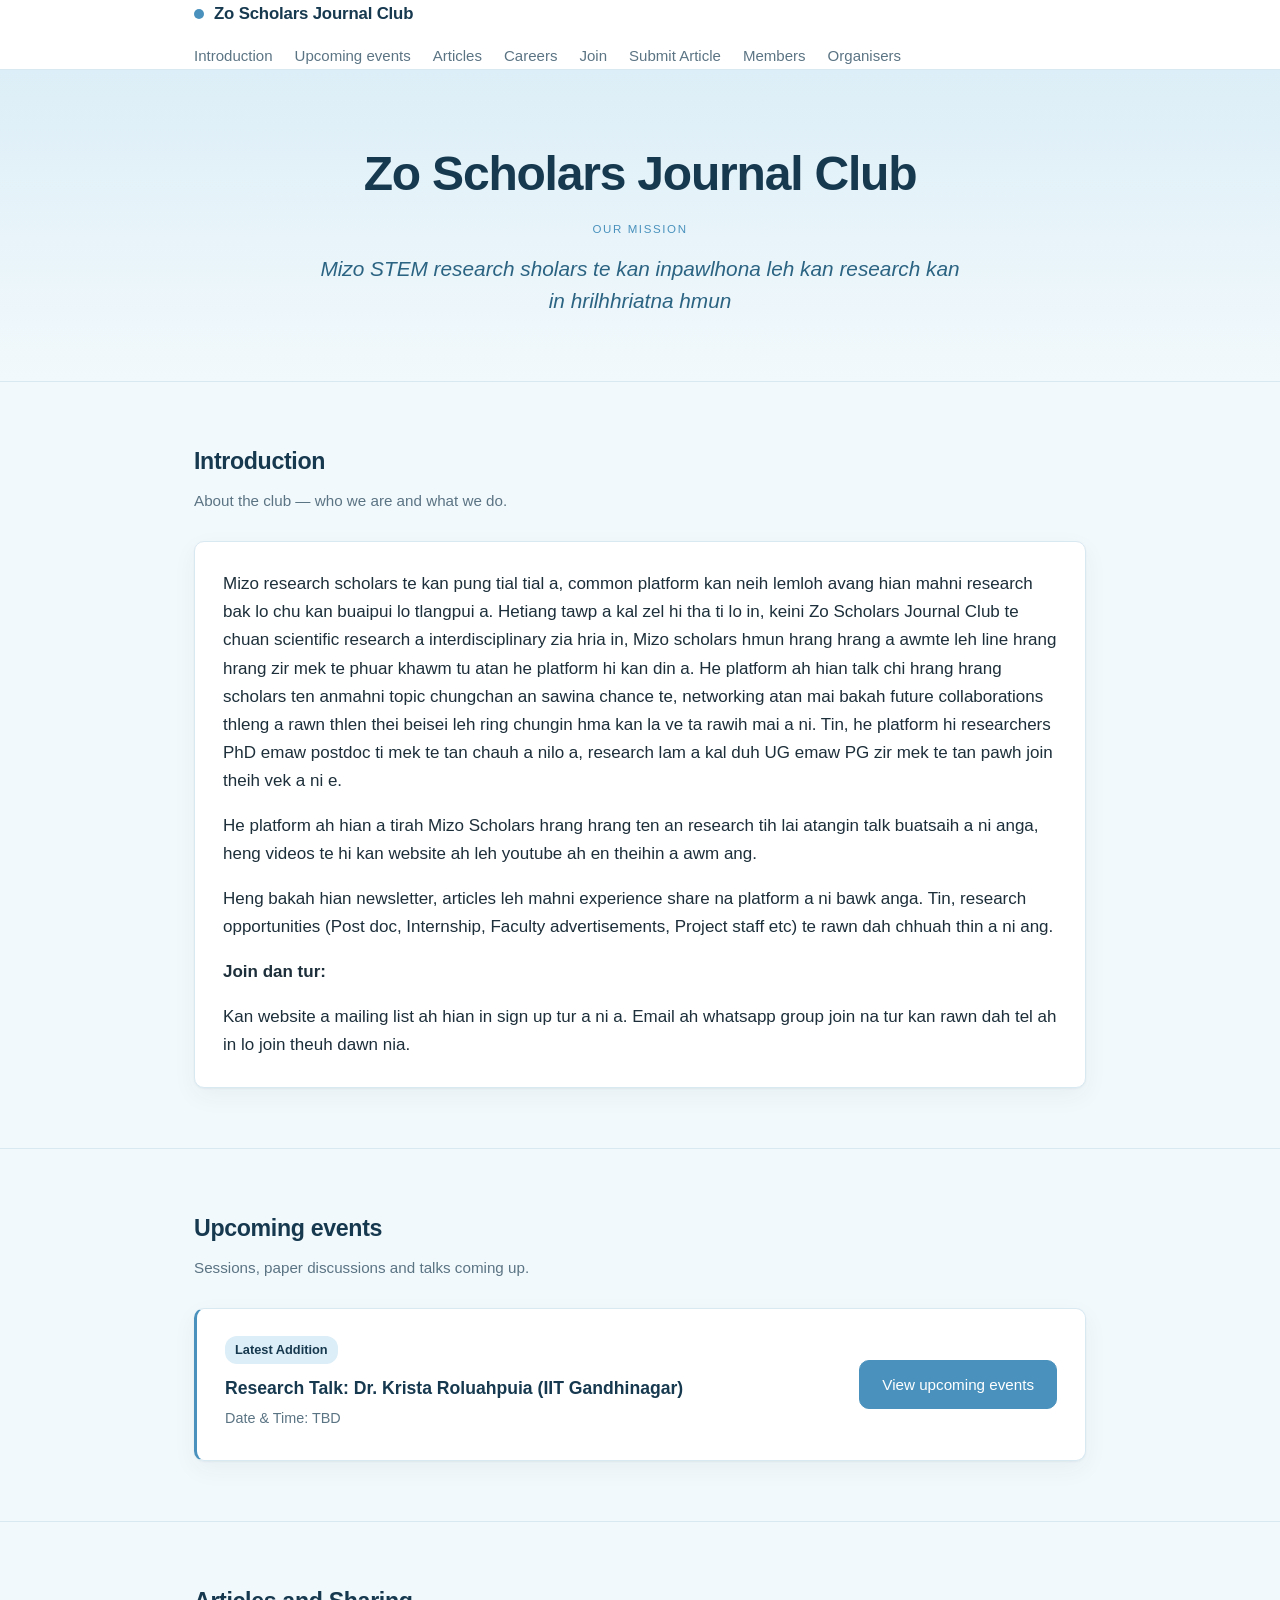
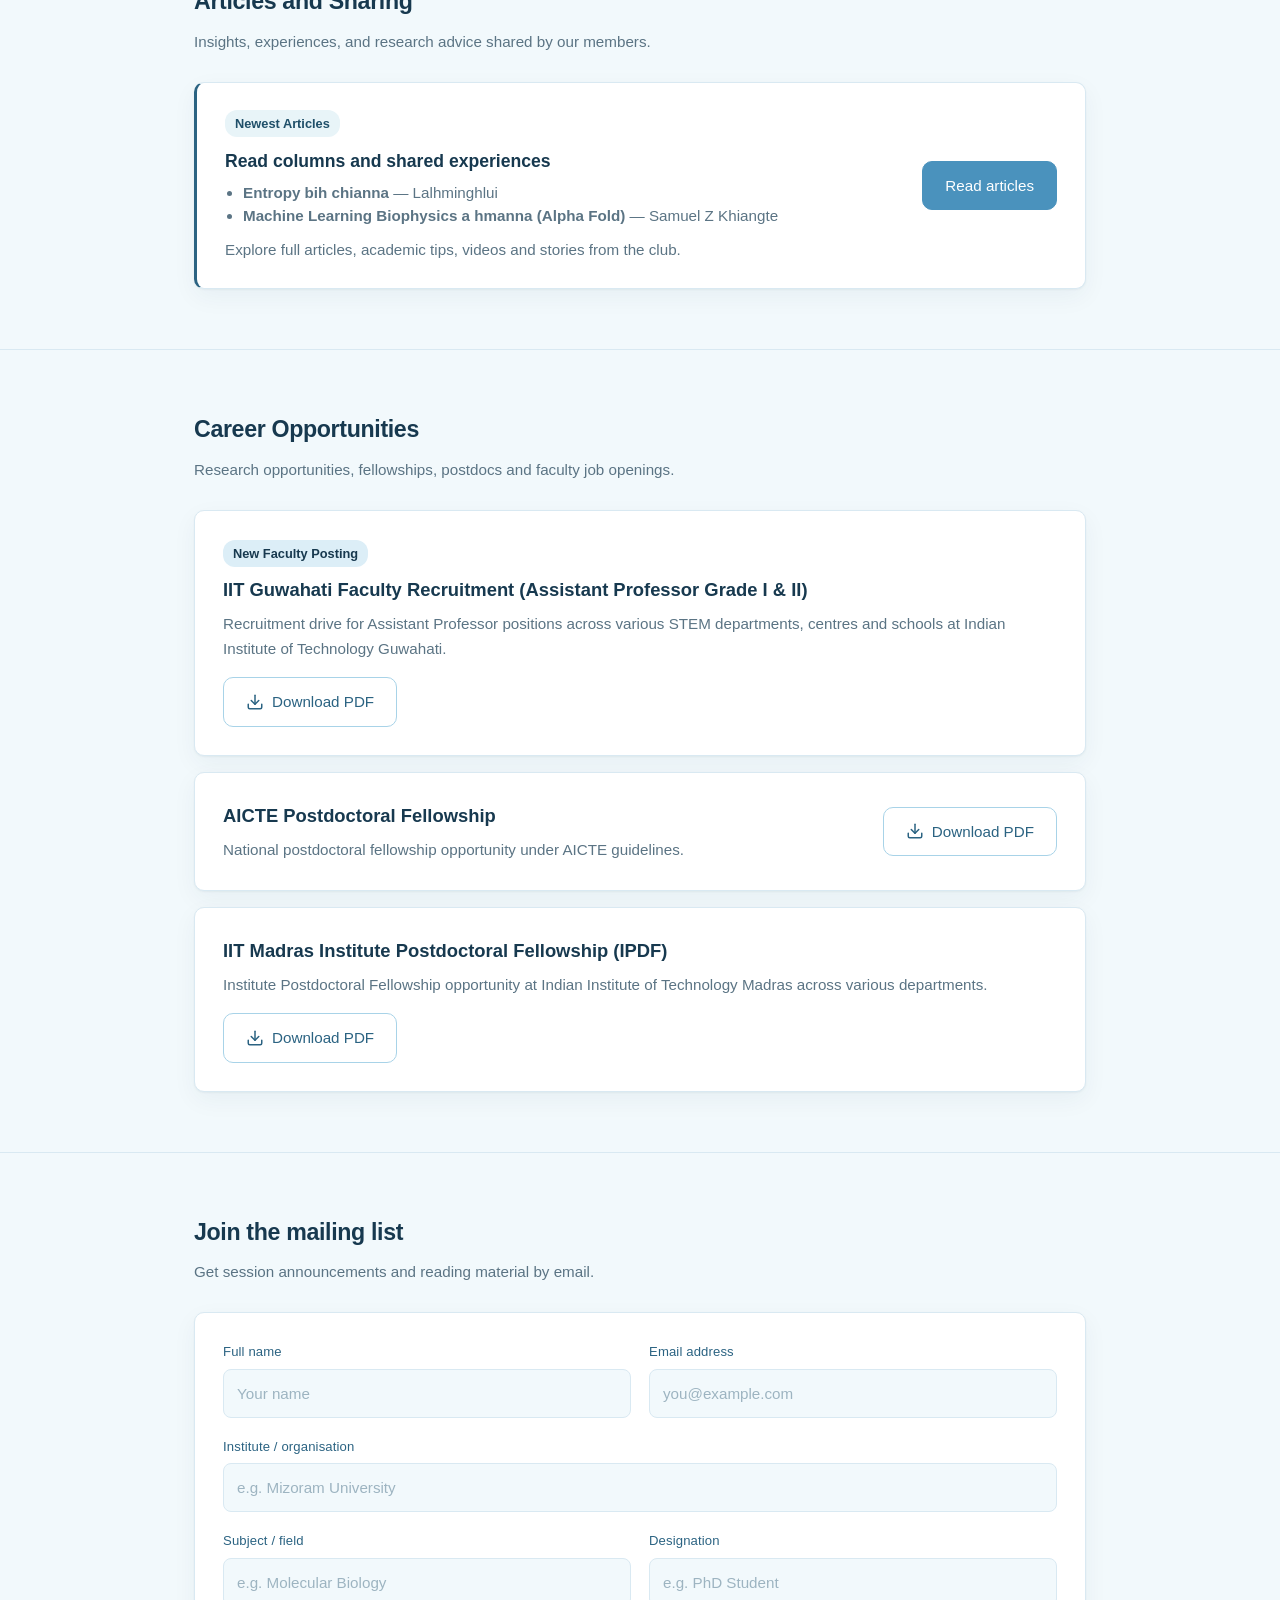
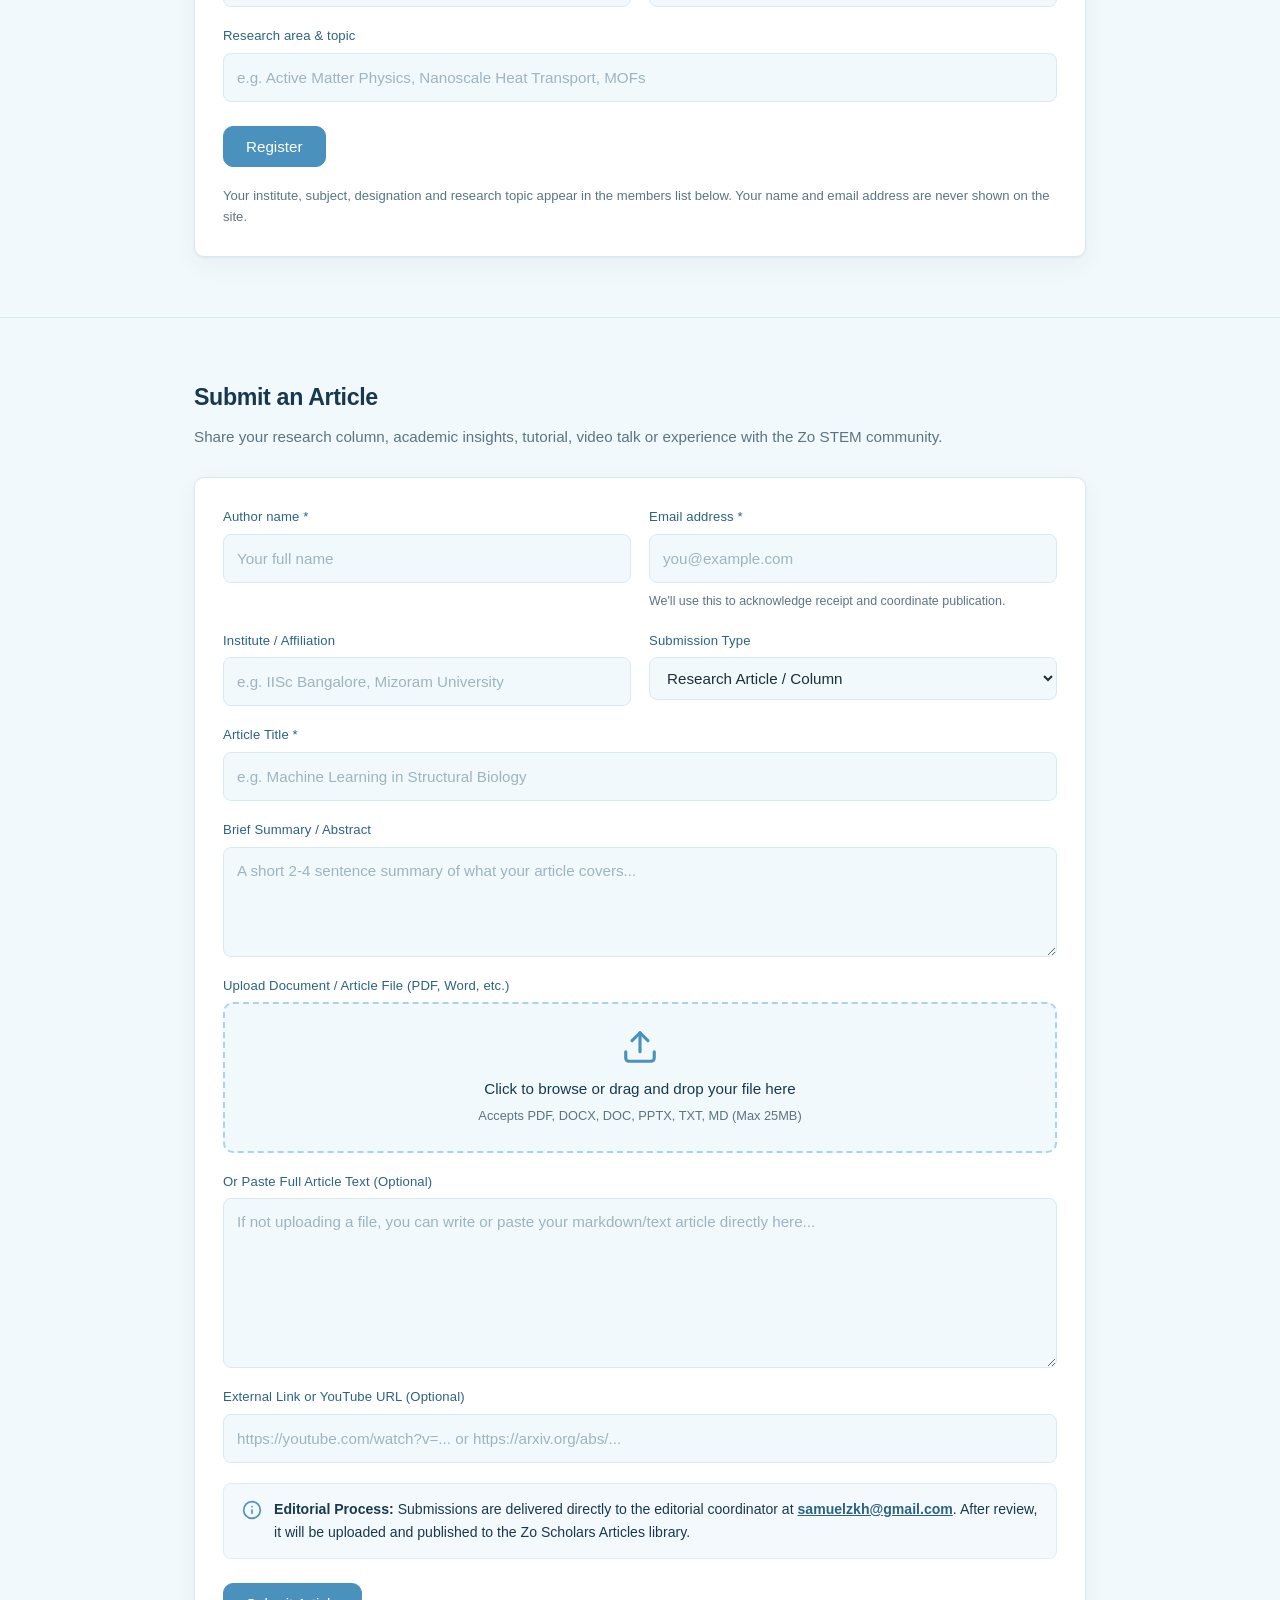
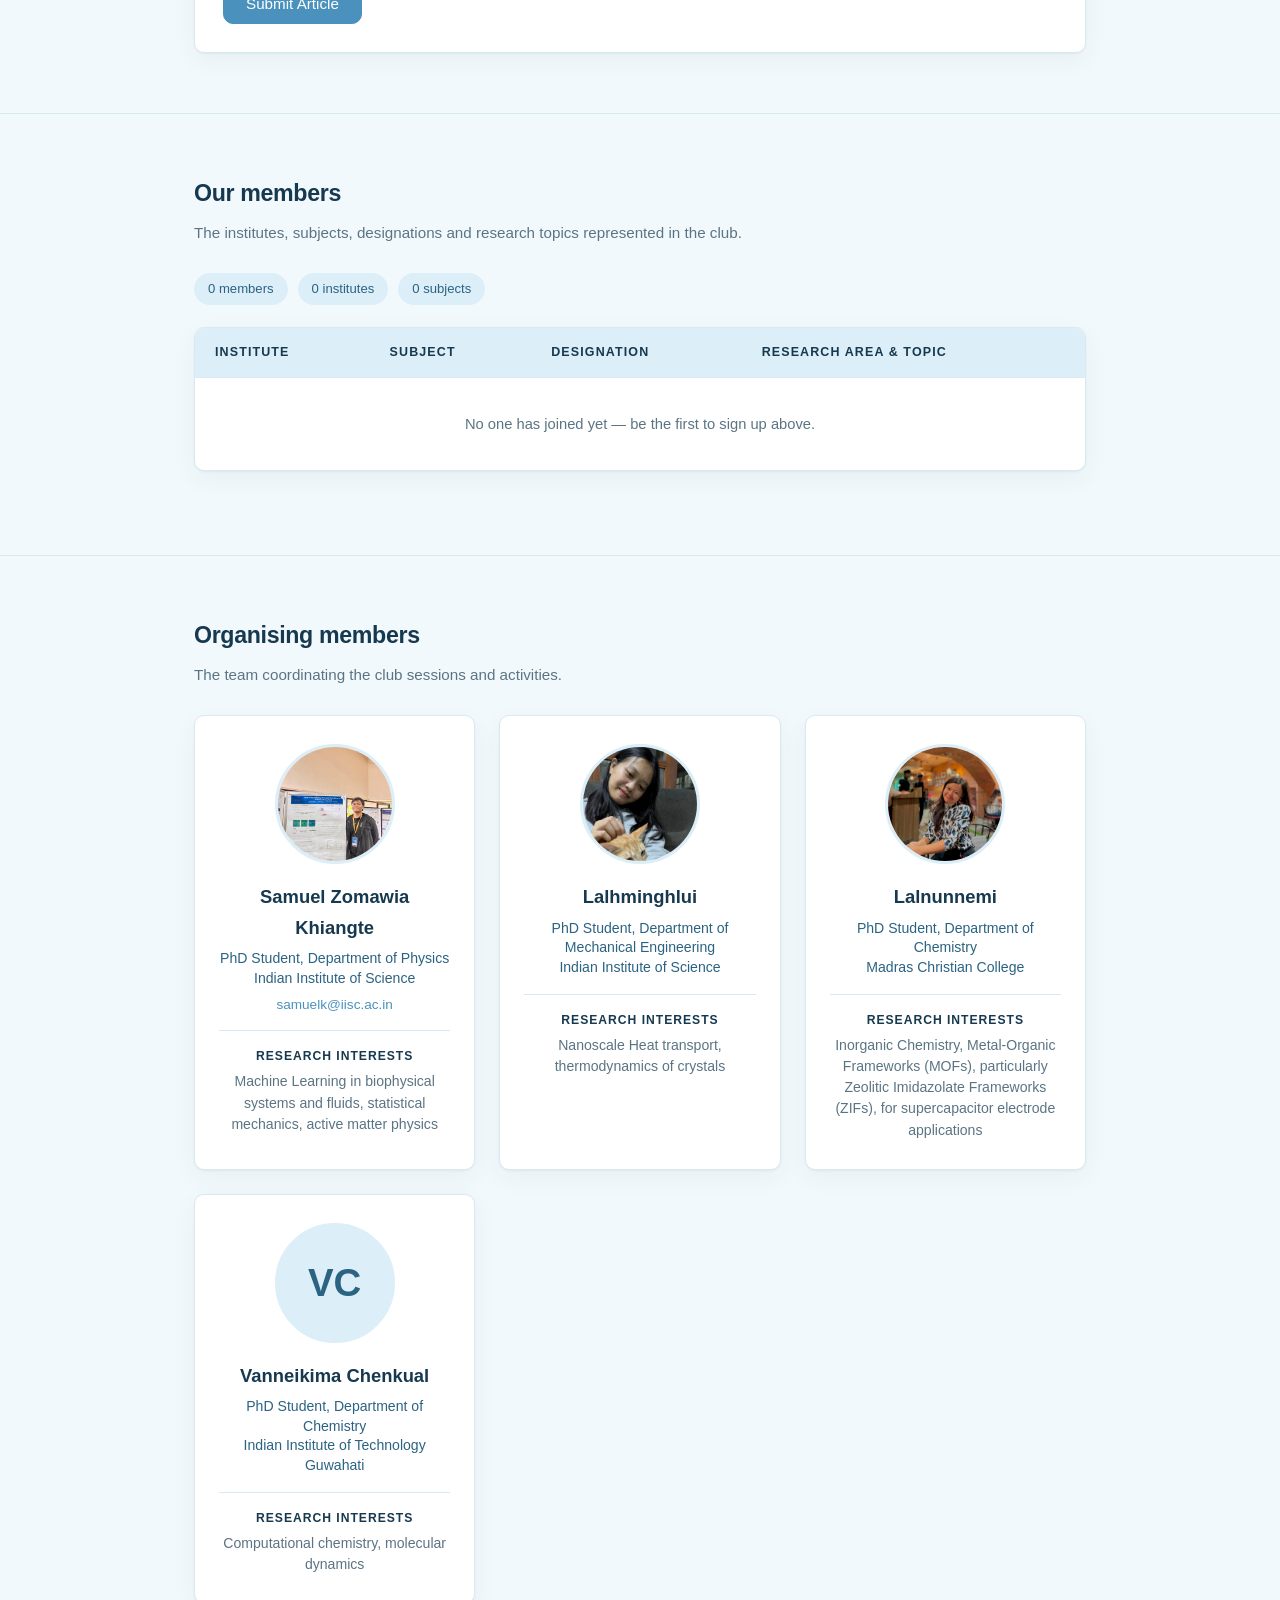
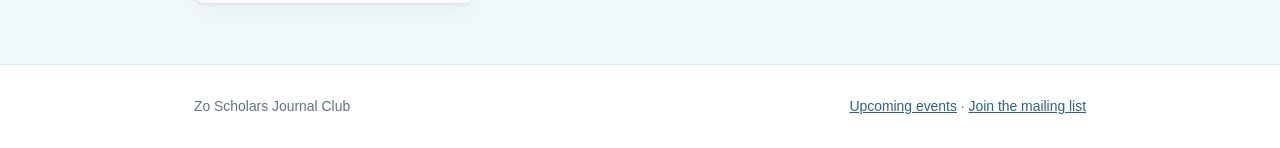
==== commit 8f1a0986: "Add Vanneikima Chenkual to organising members" ====
--- a/zo-scholars/index.html
+++ b/zo-scholars/index.html
@@ -367,6 +367,16 @@
             Inorganic Chemistry, Metal-Organic Frameworks (MOFs), particularly Zeolitic Imidazolate Frameworks (ZIFs), for supercapacitor electrode applications
           </p>
         </div>
+
+        <div class="organizer-card">
+          <div class="organizer-avatar">VC</div>
+          <h3 class="organizer-name">Vanneikima Chenkual</h3>
+          <p class="organizer-title">PhD Student, Department of Chemistry<br>Indian Institute of Technology Guwahati</p>
+          <p class="organizer-interests">
+            <strong>Research Interests</strong>
+            Computational chemistry, molecular dynamics
+          </p>
+        </div>
       </div>
     </div>
   </section>
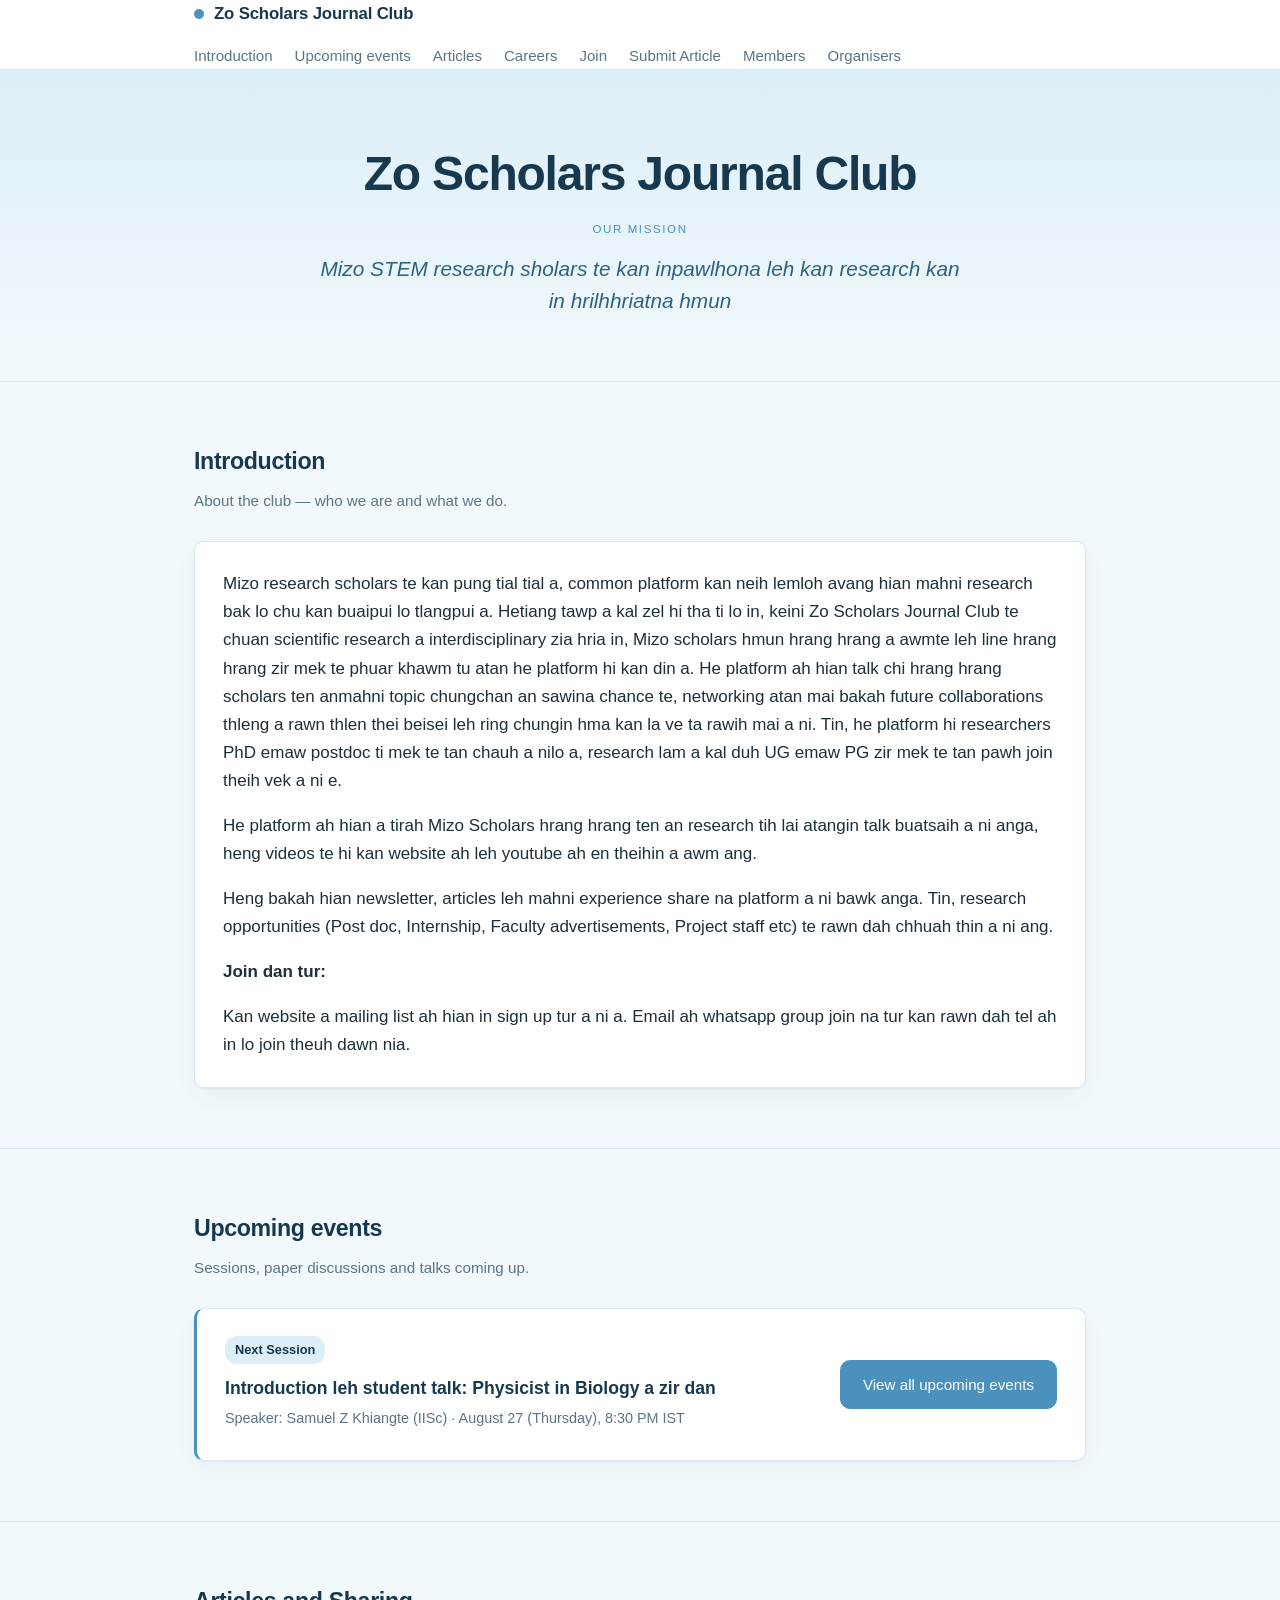
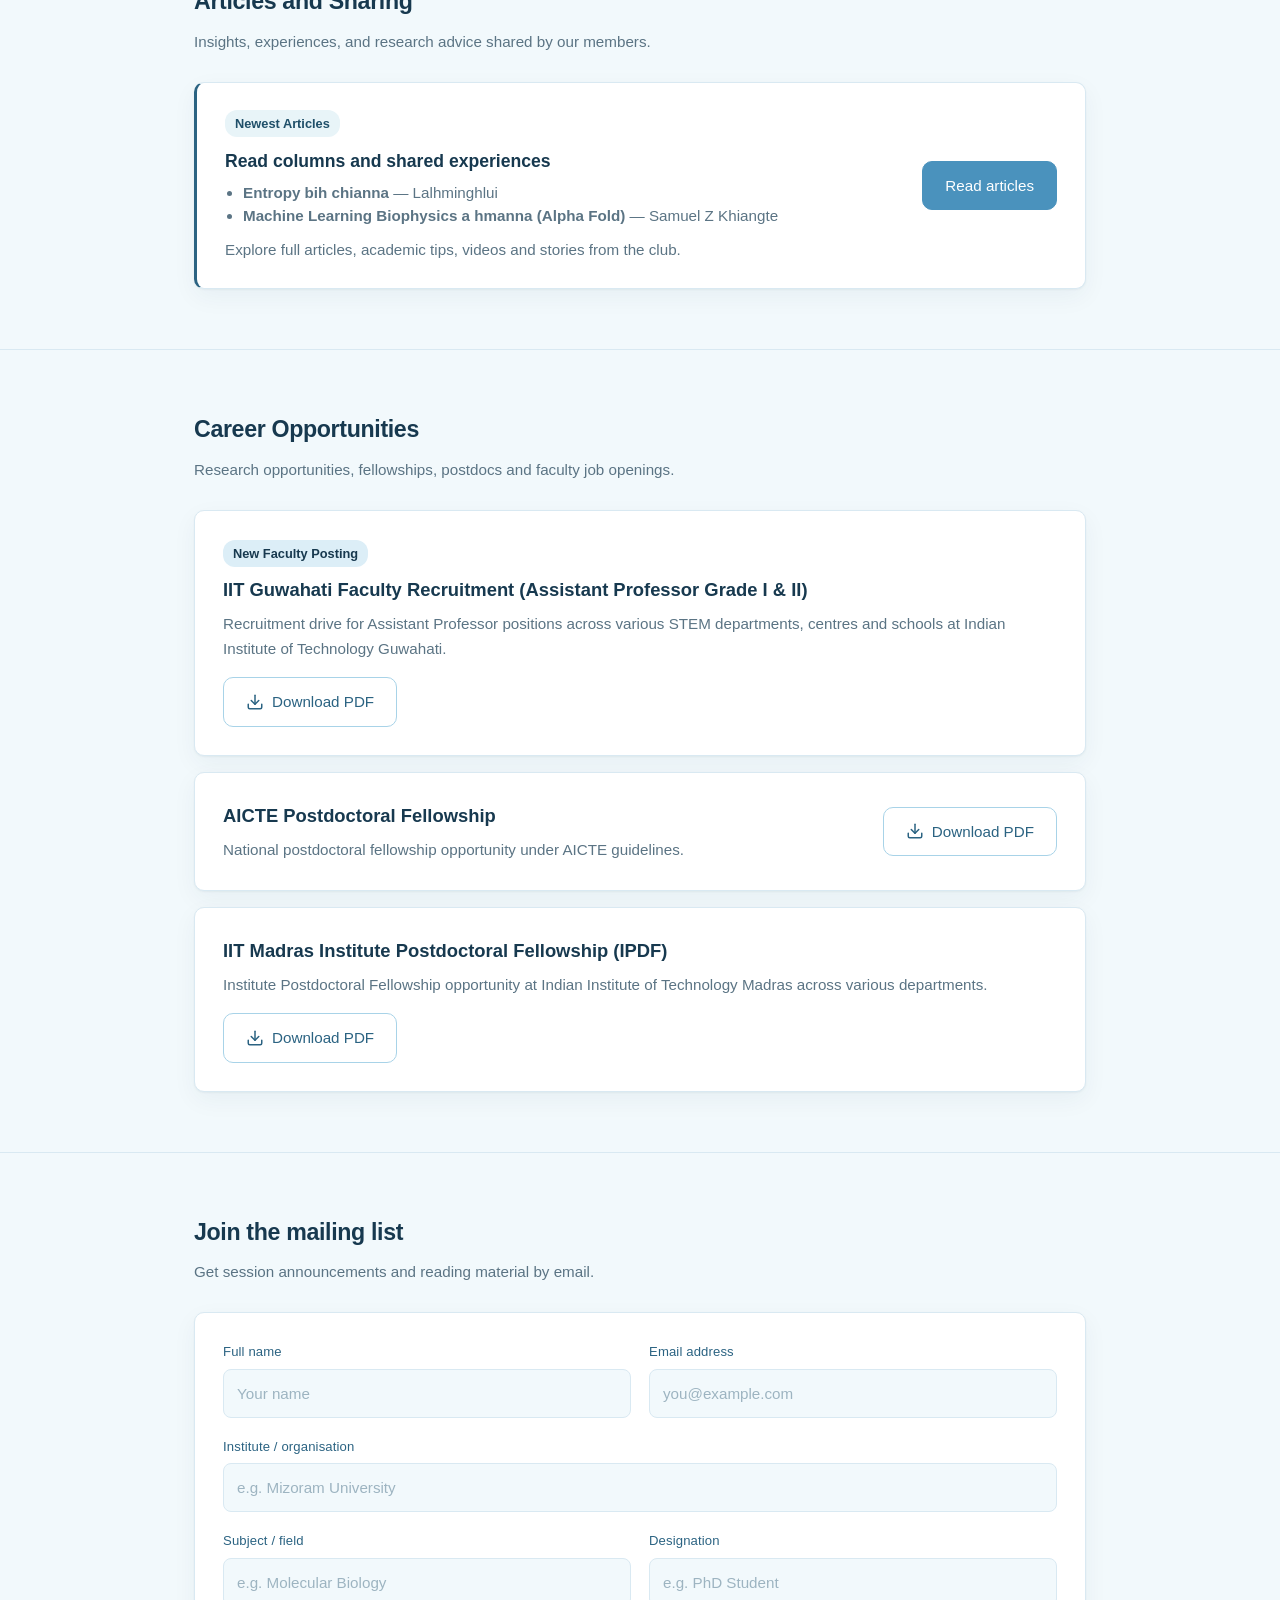
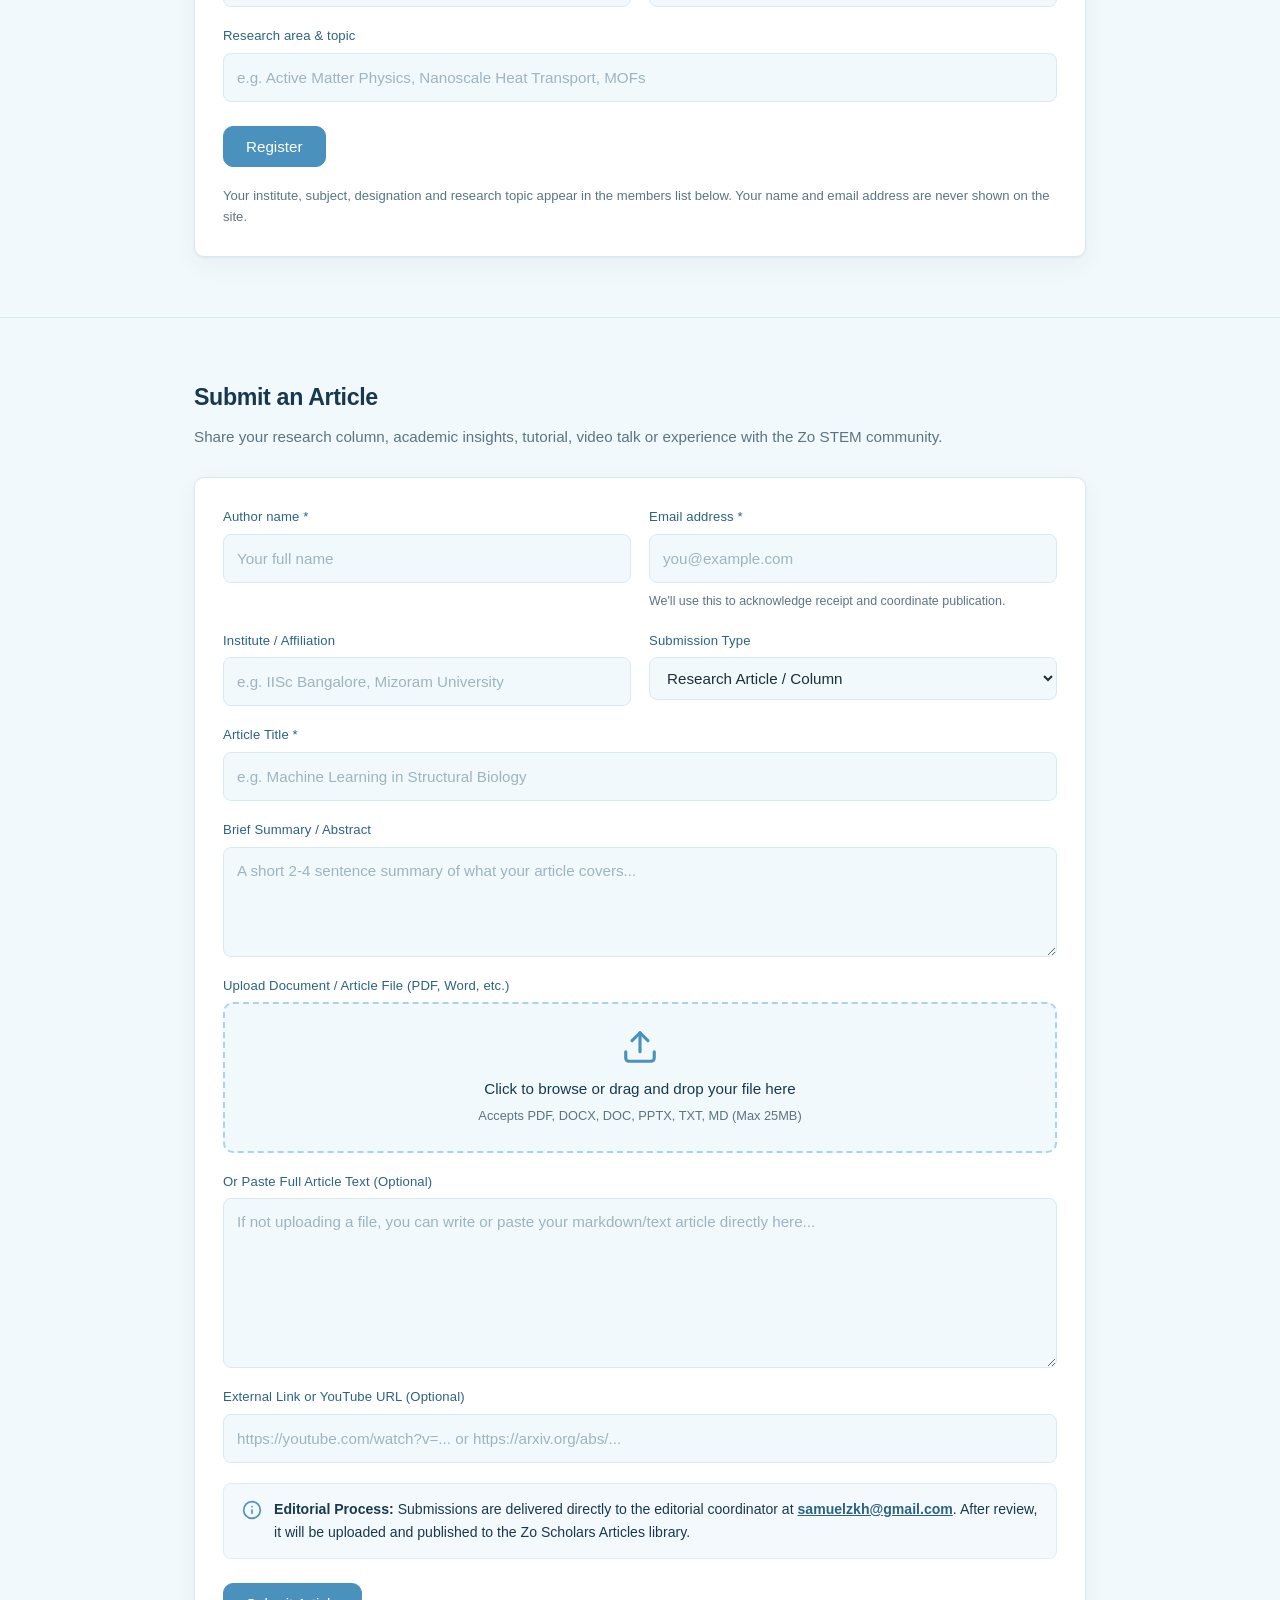
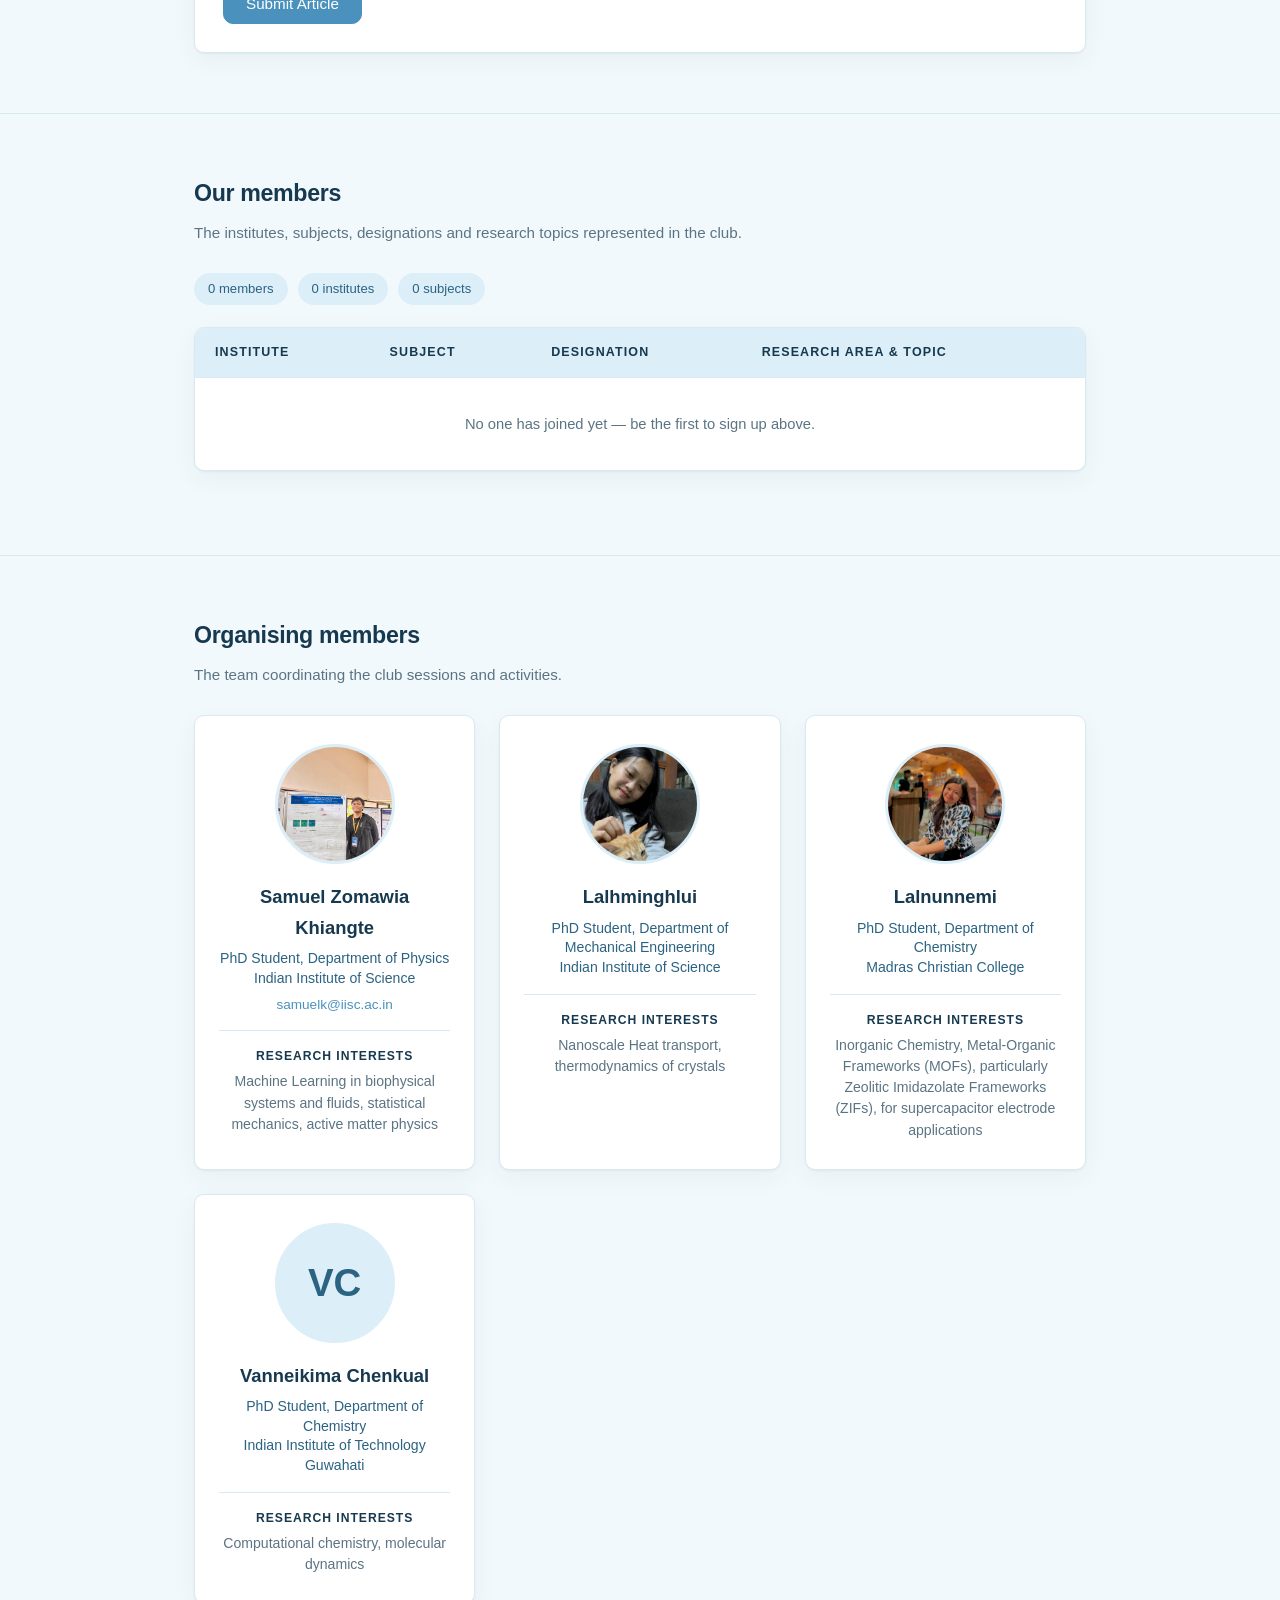
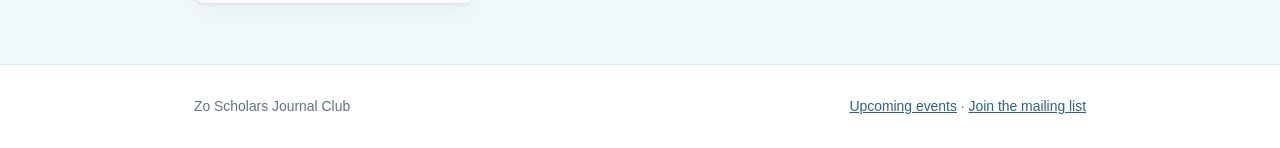
==== commit ef1b000d: "Add upcoming talk by Samuel Z Khiangte and faculty talk by Dr Lalrinpuia Tlau" ====
--- a/zo-scholars/index.html
+++ b/zo-scholars/index.html
@@ -67,11 +67,11 @@
       <p class="section-note">Sessions, paper discussions and talks coming up.</p>
       <div class="events-teaser">
         <div>
-          <span style="display: inline-block; background: var(--blue-100); color: var(--blue-900); padding: 3px 10px; border-radius: 12px; font-size: 0.8rem; font-weight: 600; margin-bottom: 8px;">Latest Addition</span>
-          <h3 style="margin-top: 2px;">Research Talk: Dr. Krista Roluahpuia (IIT Gandhinagar)</h3>
-          <p style="margin-bottom: 4px; color: var(--ink-soft); font-size: 0.9rem;">Date &amp; Time: TBD</p>
-        </div>
-        <a class="btn" href="events.html">View upcoming events</a>
+          <span style="display: inline-block; background: var(--blue-100); color: var(--blue-900); padding: 3px 10px; border-radius: 12px; font-size: 0.8rem; font-weight: 600; margin-bottom: 8px;">Next Session</span>
+          <h3 style="margin-top: 2px;">Introduction leh student talk: Physicist in Biology a zir dan</h3>
+          <p style="margin-bottom: 4px; color: var(--ink-soft); font-size: 0.9rem;">Speaker: Samuel Z Khiangte (IISc) · August 27 (Thursday), 8:30 PM IST</p>
+        </div>
+        <a class="btn" href="events.html">View all upcoming events</a>
       </div>
     </div>
   </section>
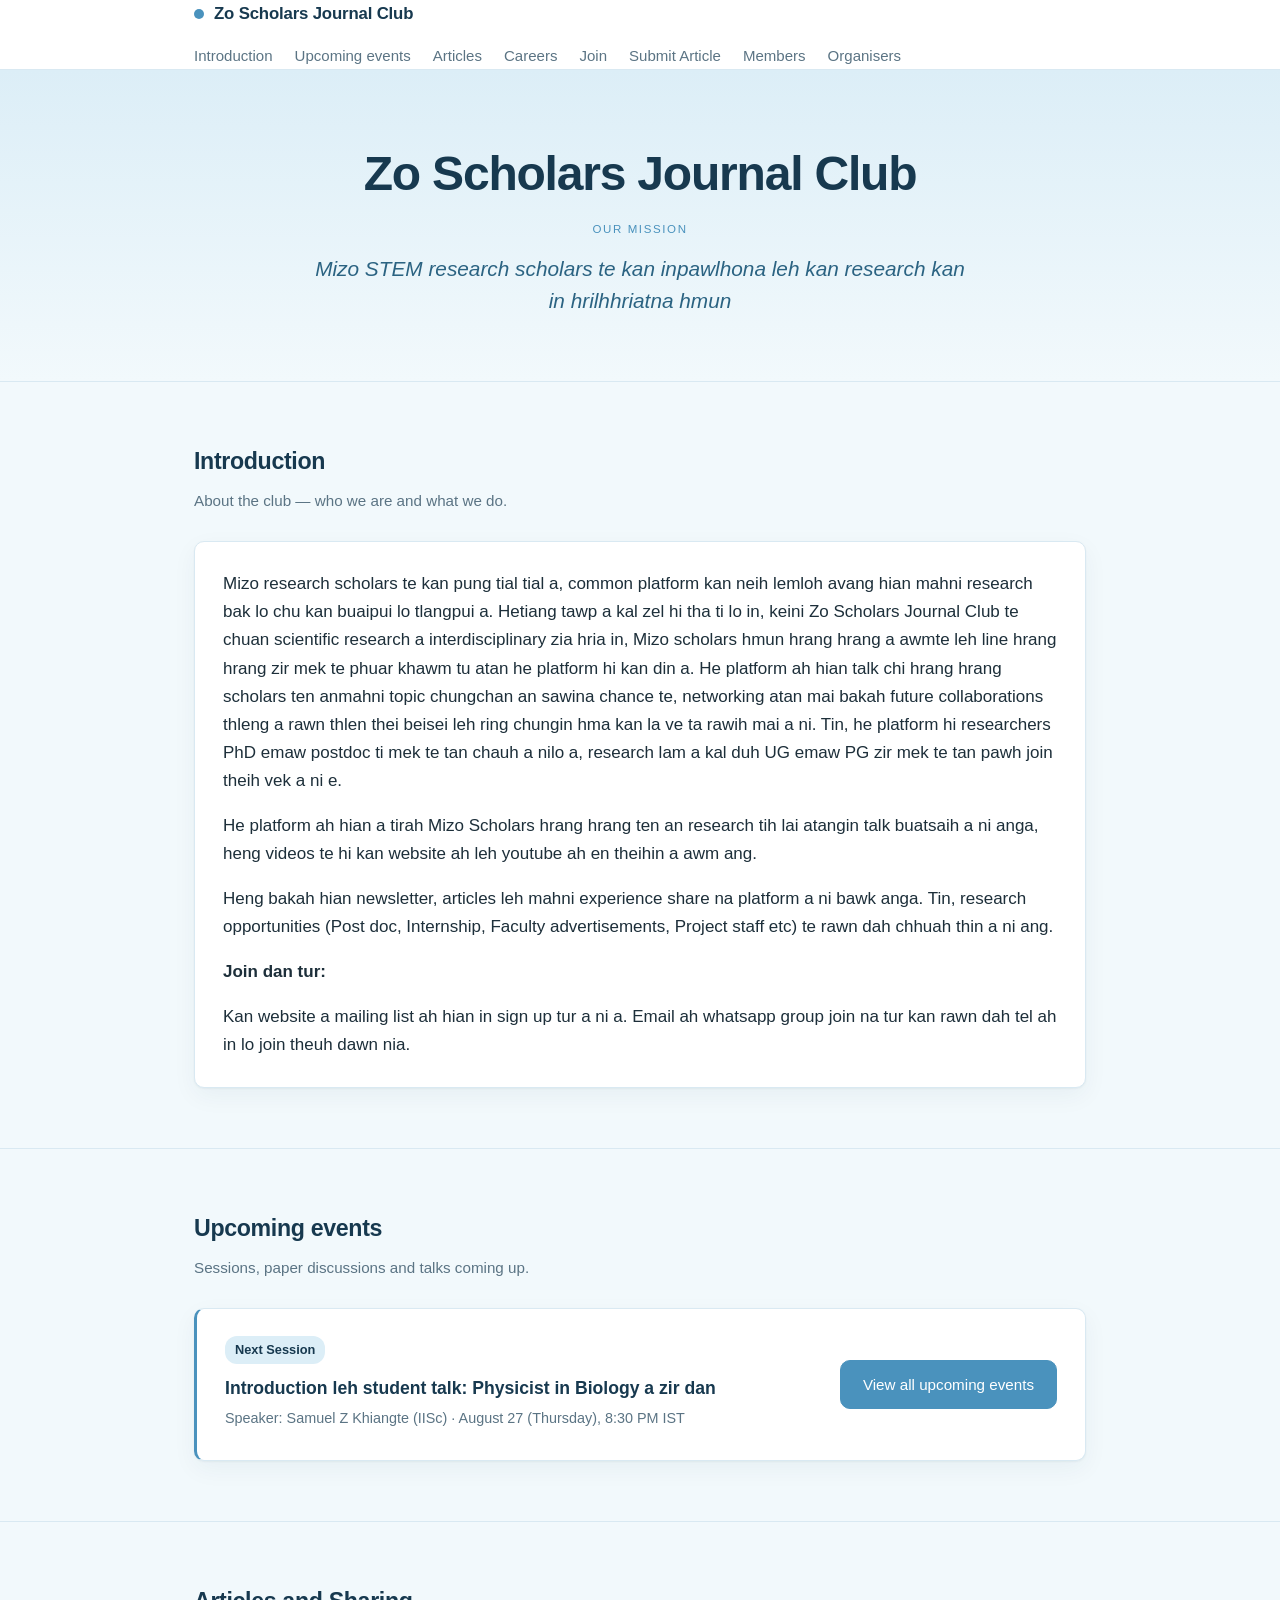
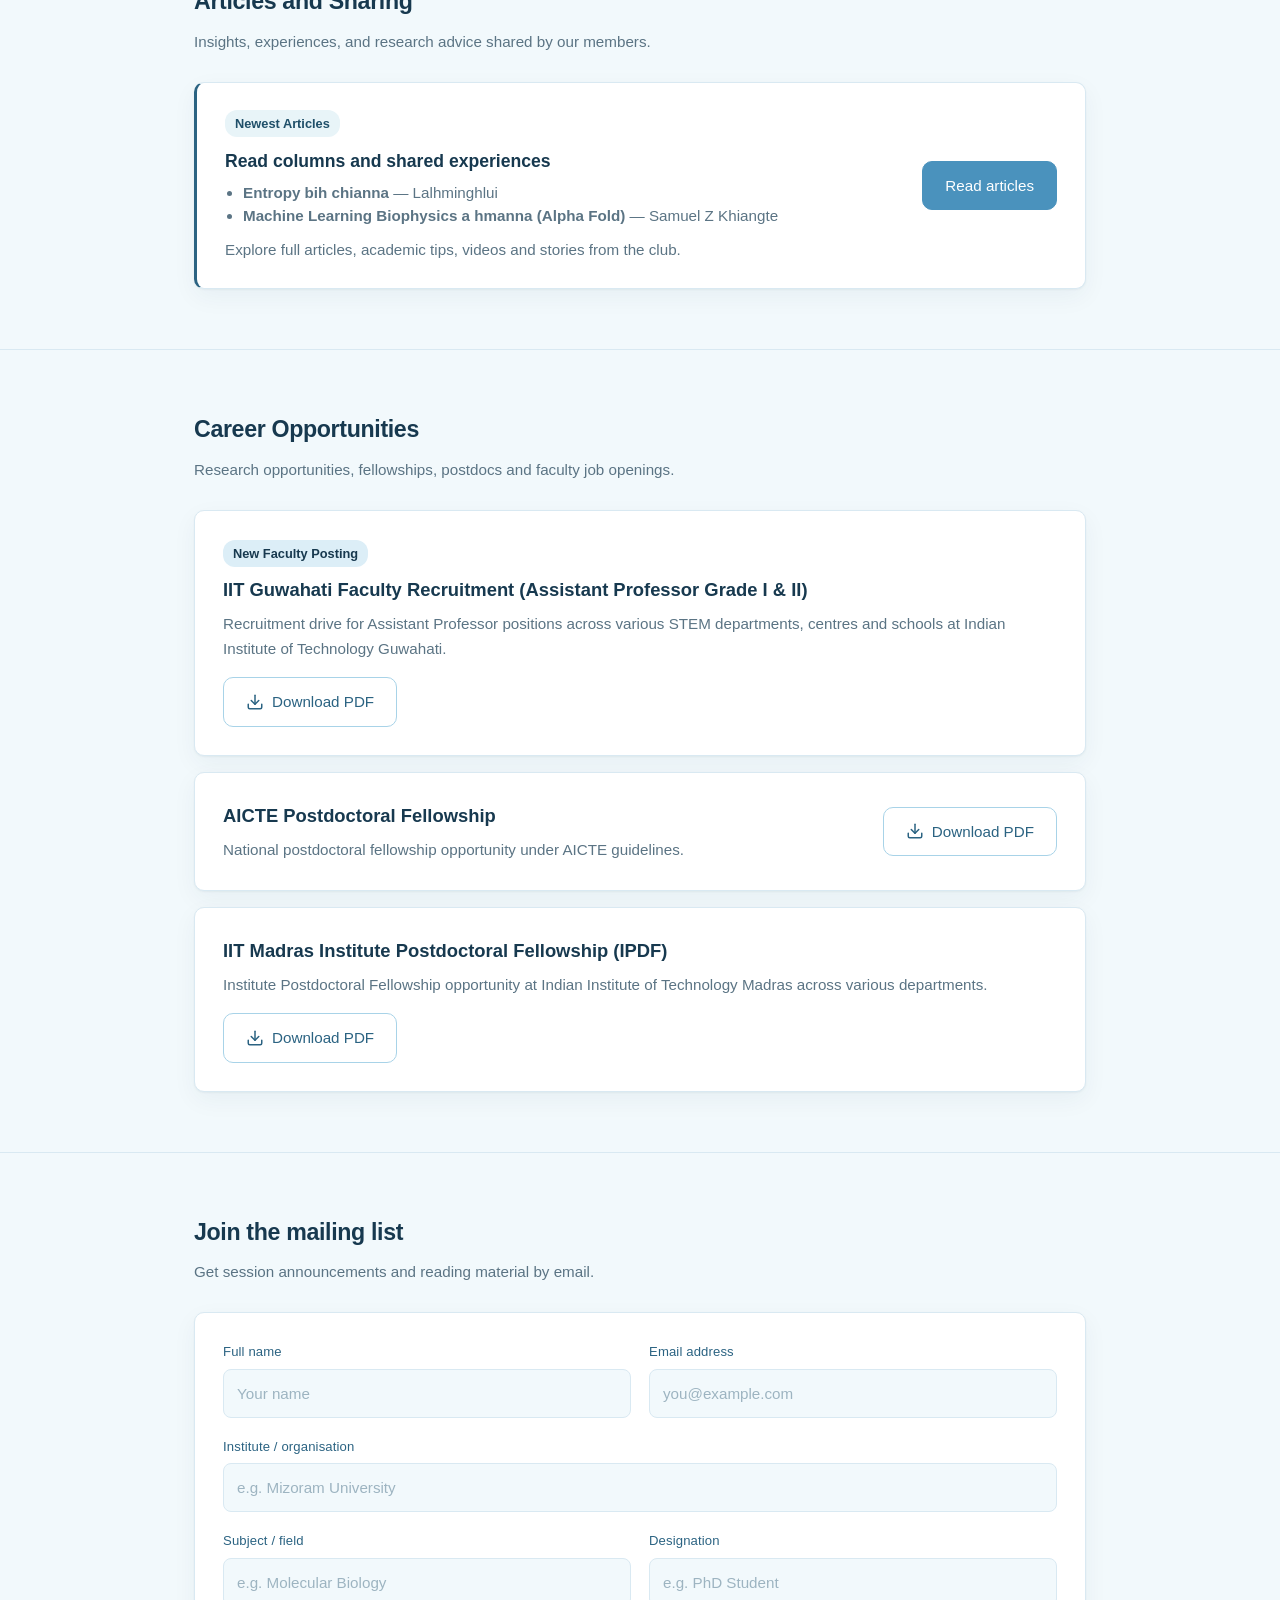
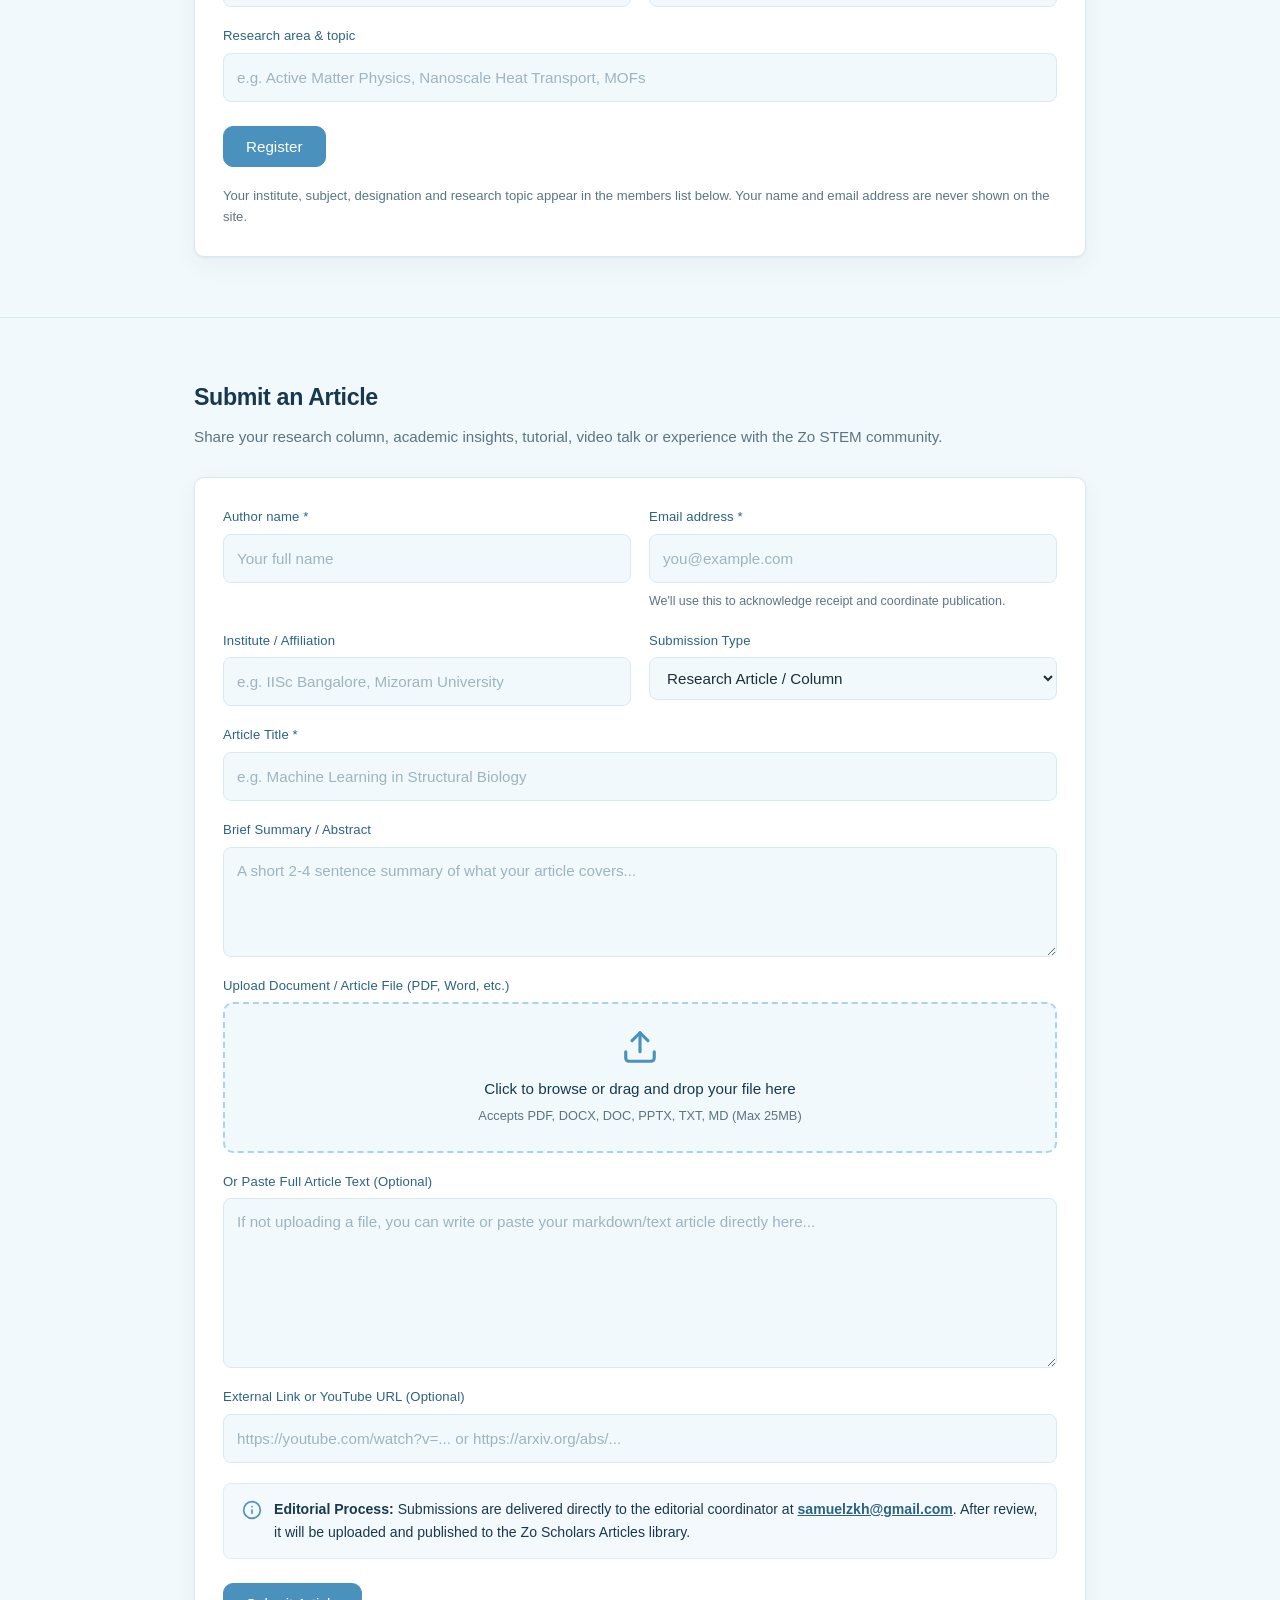
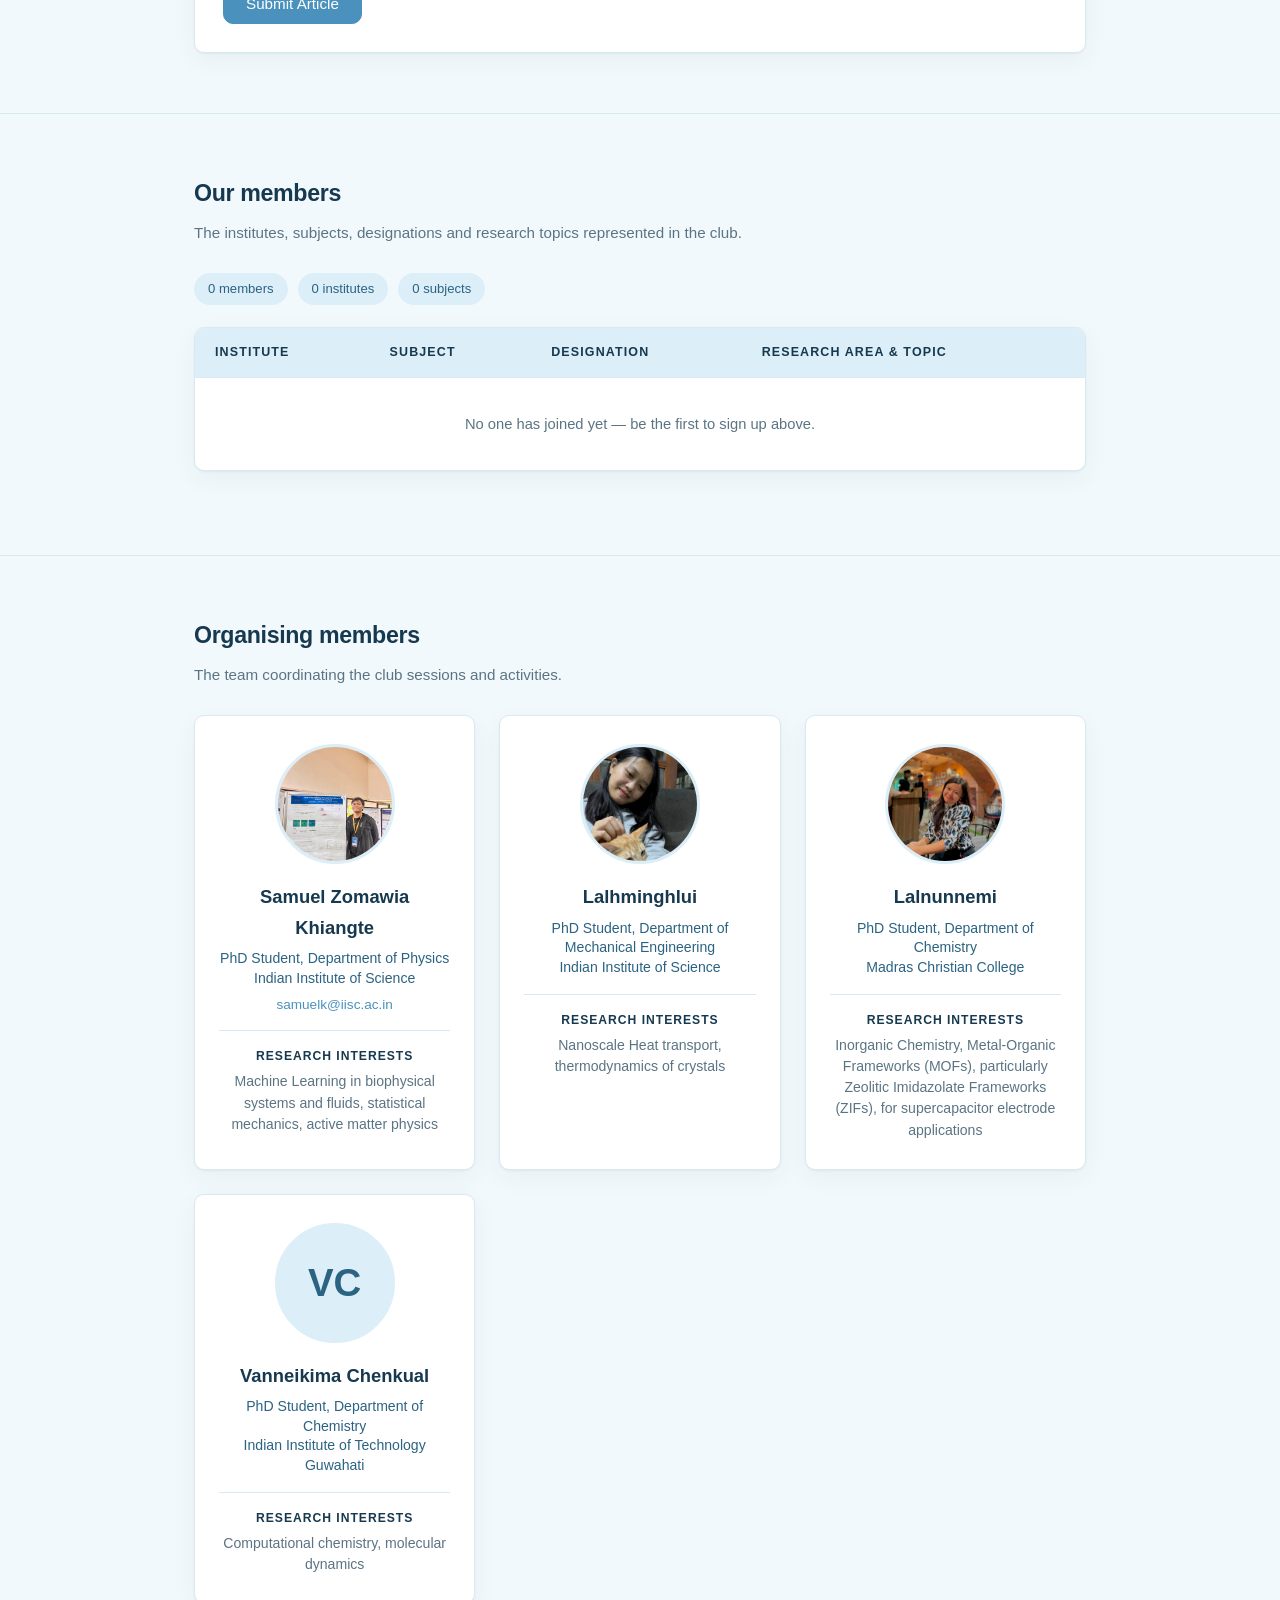
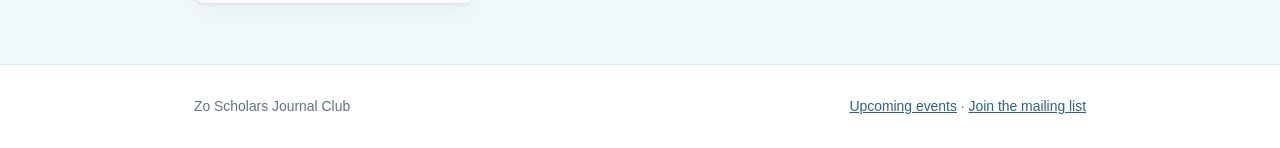
==== commit be6dbfa4: "Fix typo in Zo Scholars mission subtitle" ====
--- a/zo-scholars/index.html
+++ b/zo-scholars/index.html
@@ -30,7 +30,7 @@
     <h1>Zo Scholars Journal Club</h1>
     <p class="mission">
       <span class="mission-label">Our mission</span>
-      <span lang="lus">Mizo STEM research sholars te kan inpawlhona leh kan research kan in hrilhhriatna hmun</span>
+      <span lang="lus">Mizo STEM research scholars te kan inpawlhona leh kan research kan in hrilhhriatna hmun</span>
     </p>
   </div>
 </div>
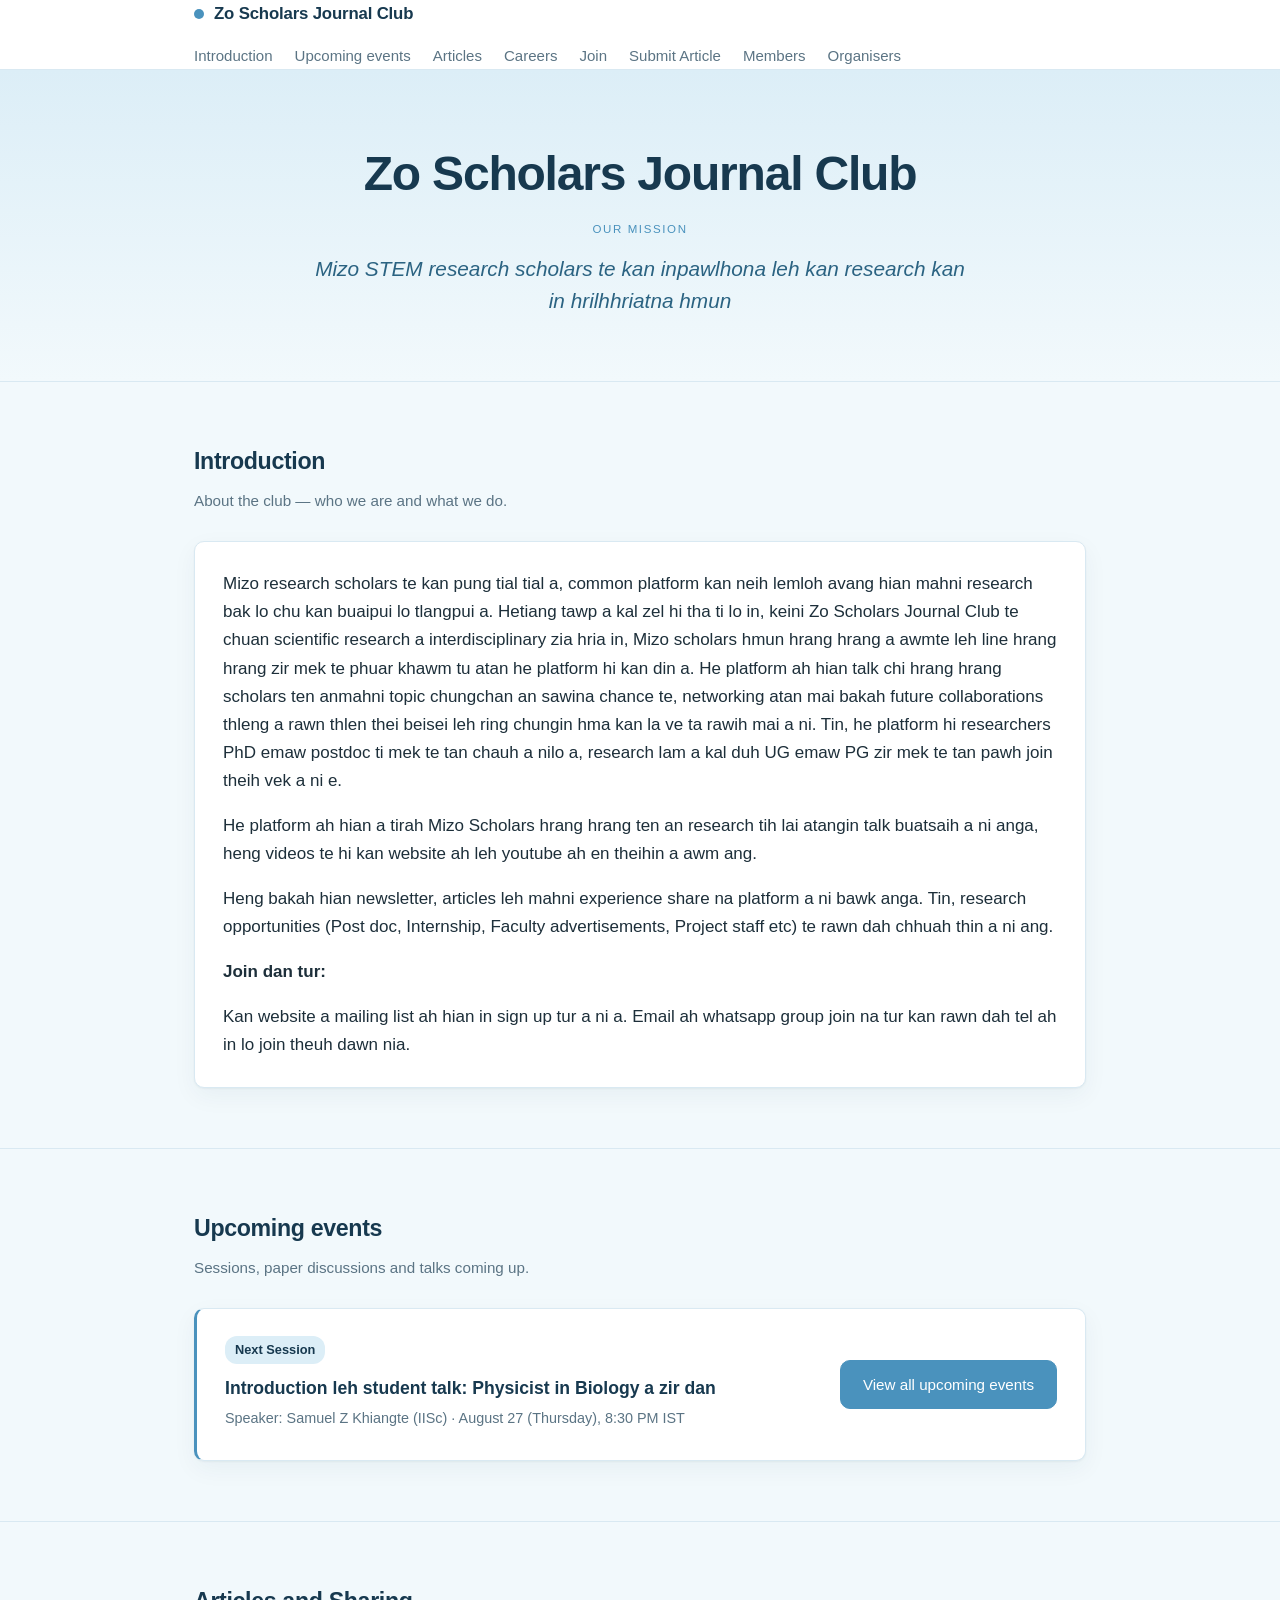
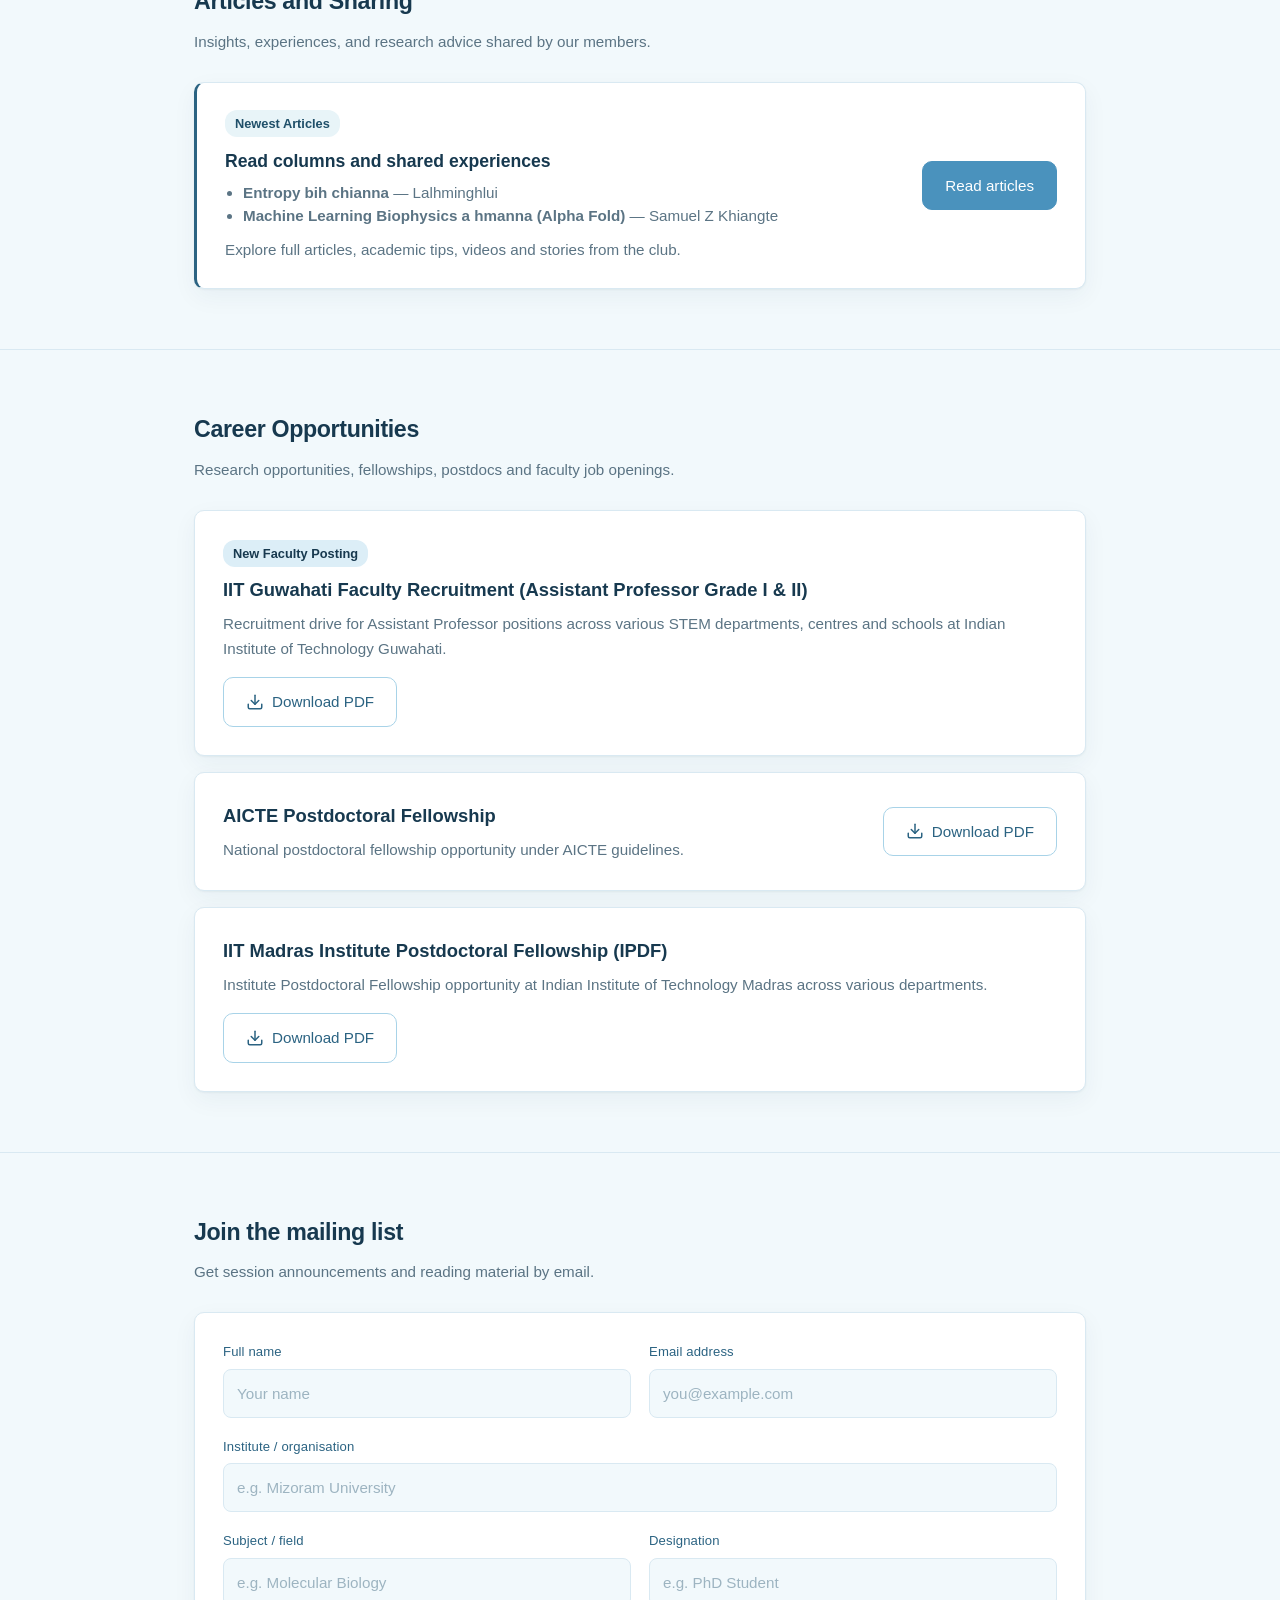
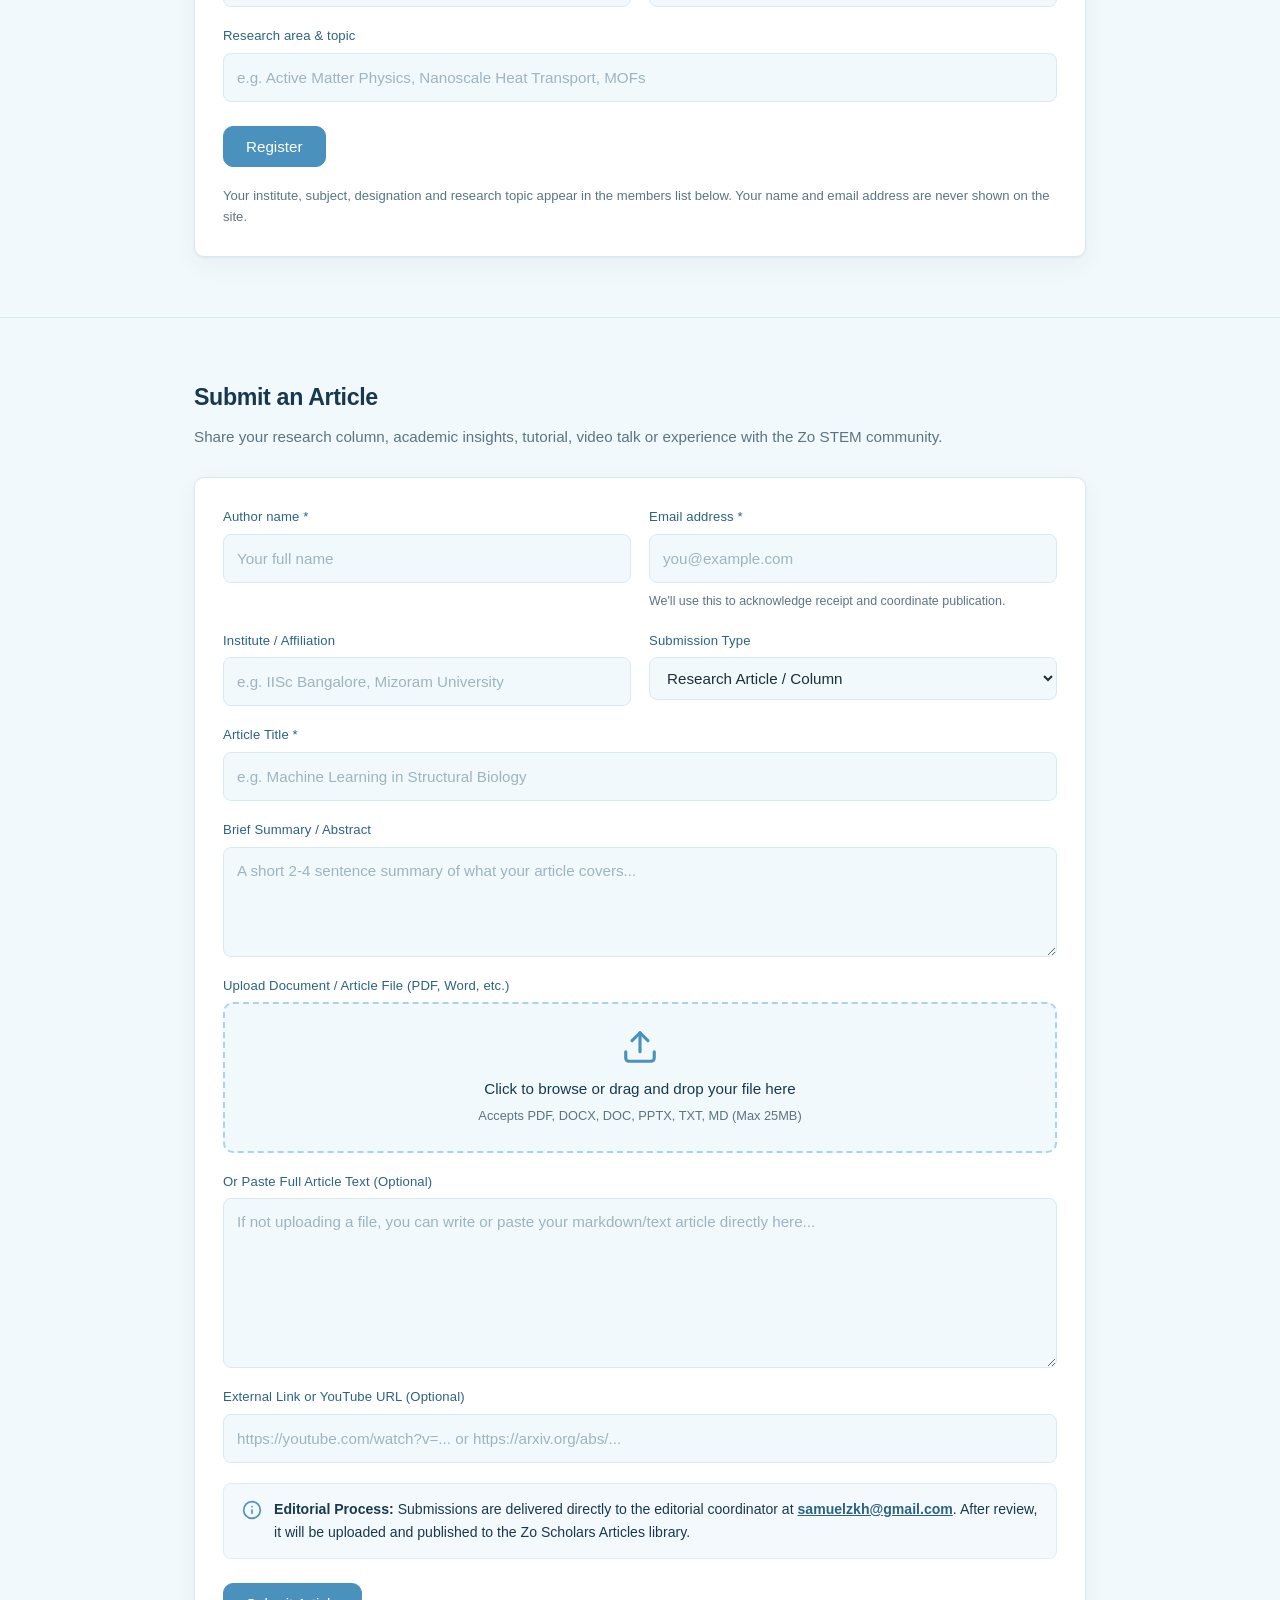
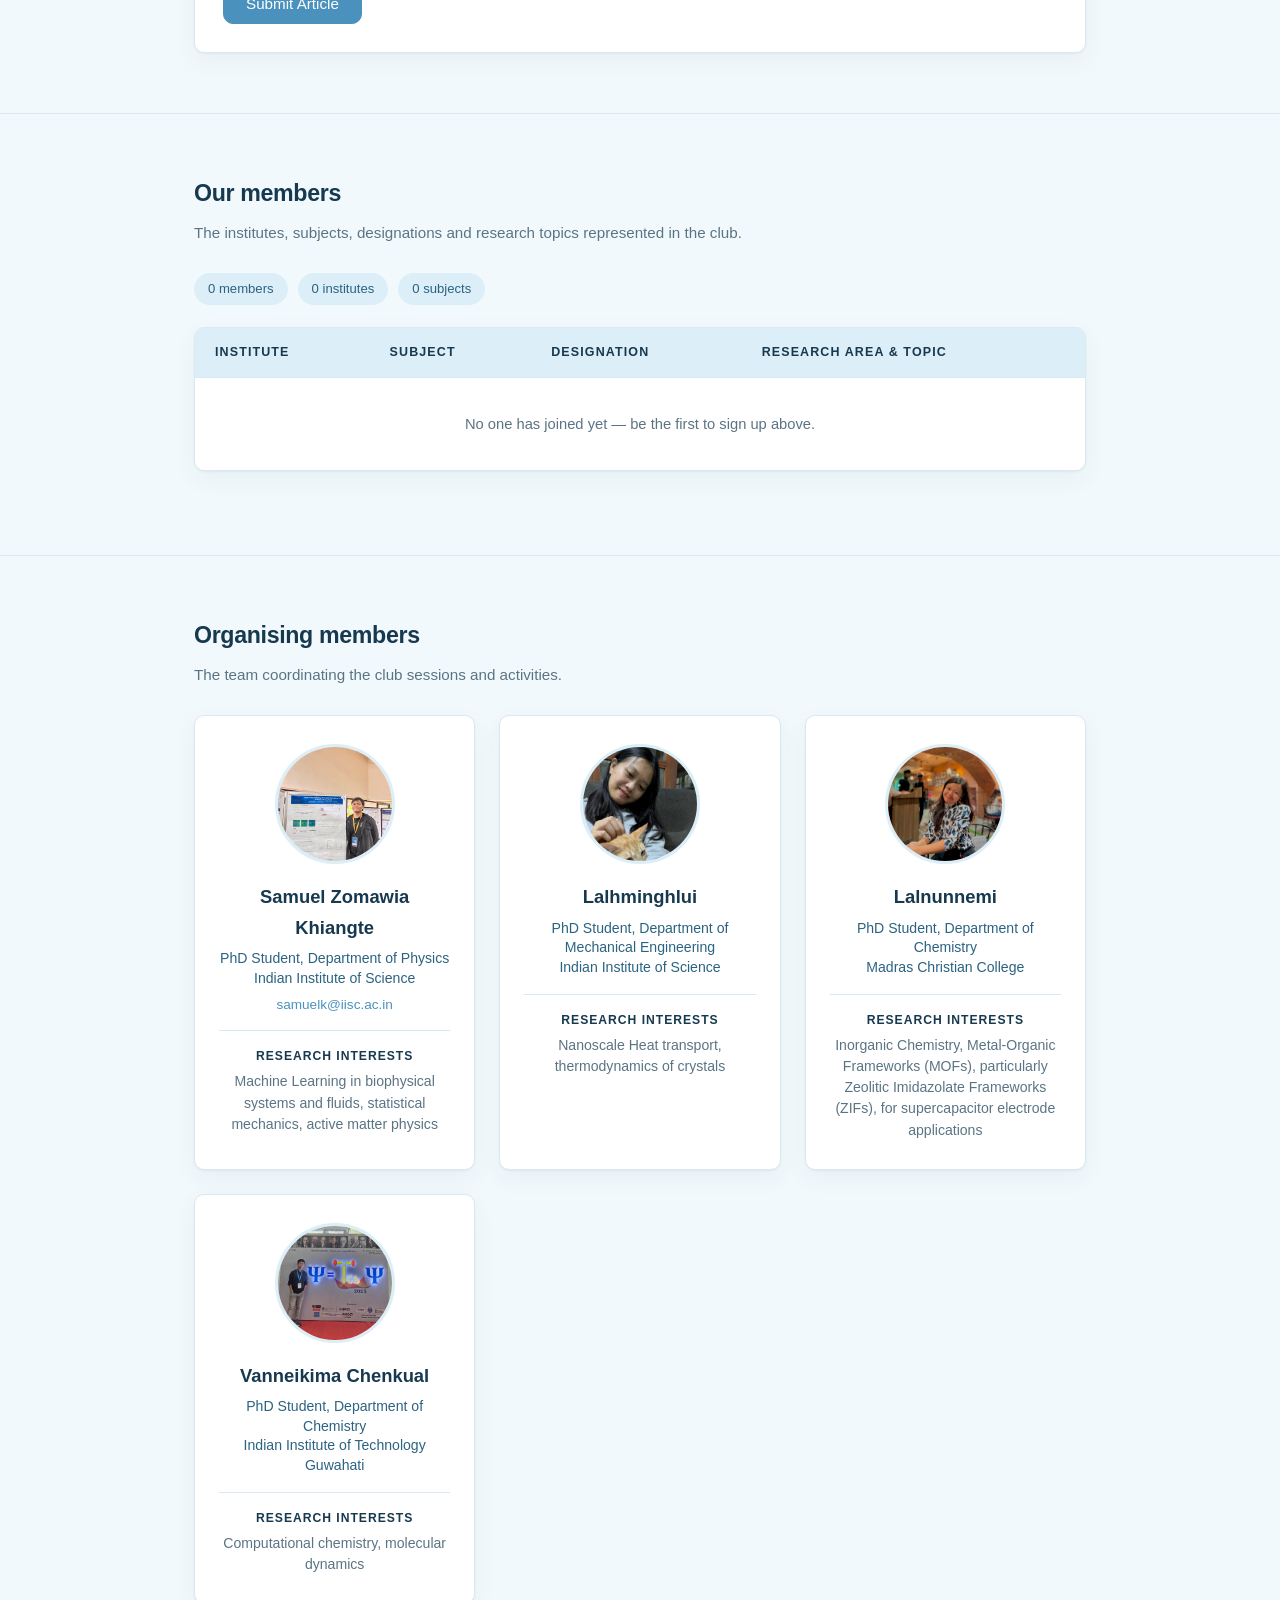
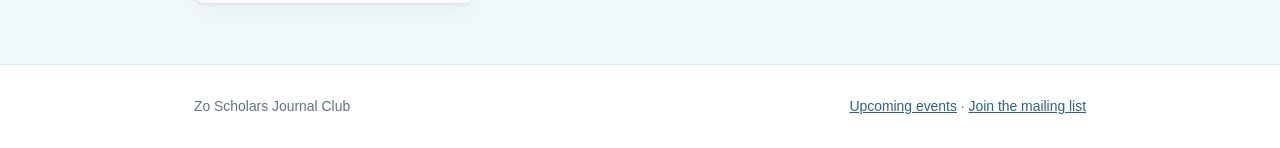
==== commit a1fb771e: "Add photo for Vanneikima Chenkual in organising members" ====
--- a/zo-scholars/index.html
+++ b/zo-scholars/index.html
@@ -369,7 +369,7 @@
         </div>
 
         <div class="organizer-card">
-          <div class="organizer-avatar">VC</div>
+          <img class="organizer-img" src="vanneikima.jpeg" alt="Vanneikima Chenkual">
           <h3 class="organizer-name">Vanneikima Chenkual</h3>
           <p class="organizer-title">PhD Student, Department of Chemistry<br>Indian Institute of Technology Guwahati</p>
           <p class="organizer-interests">
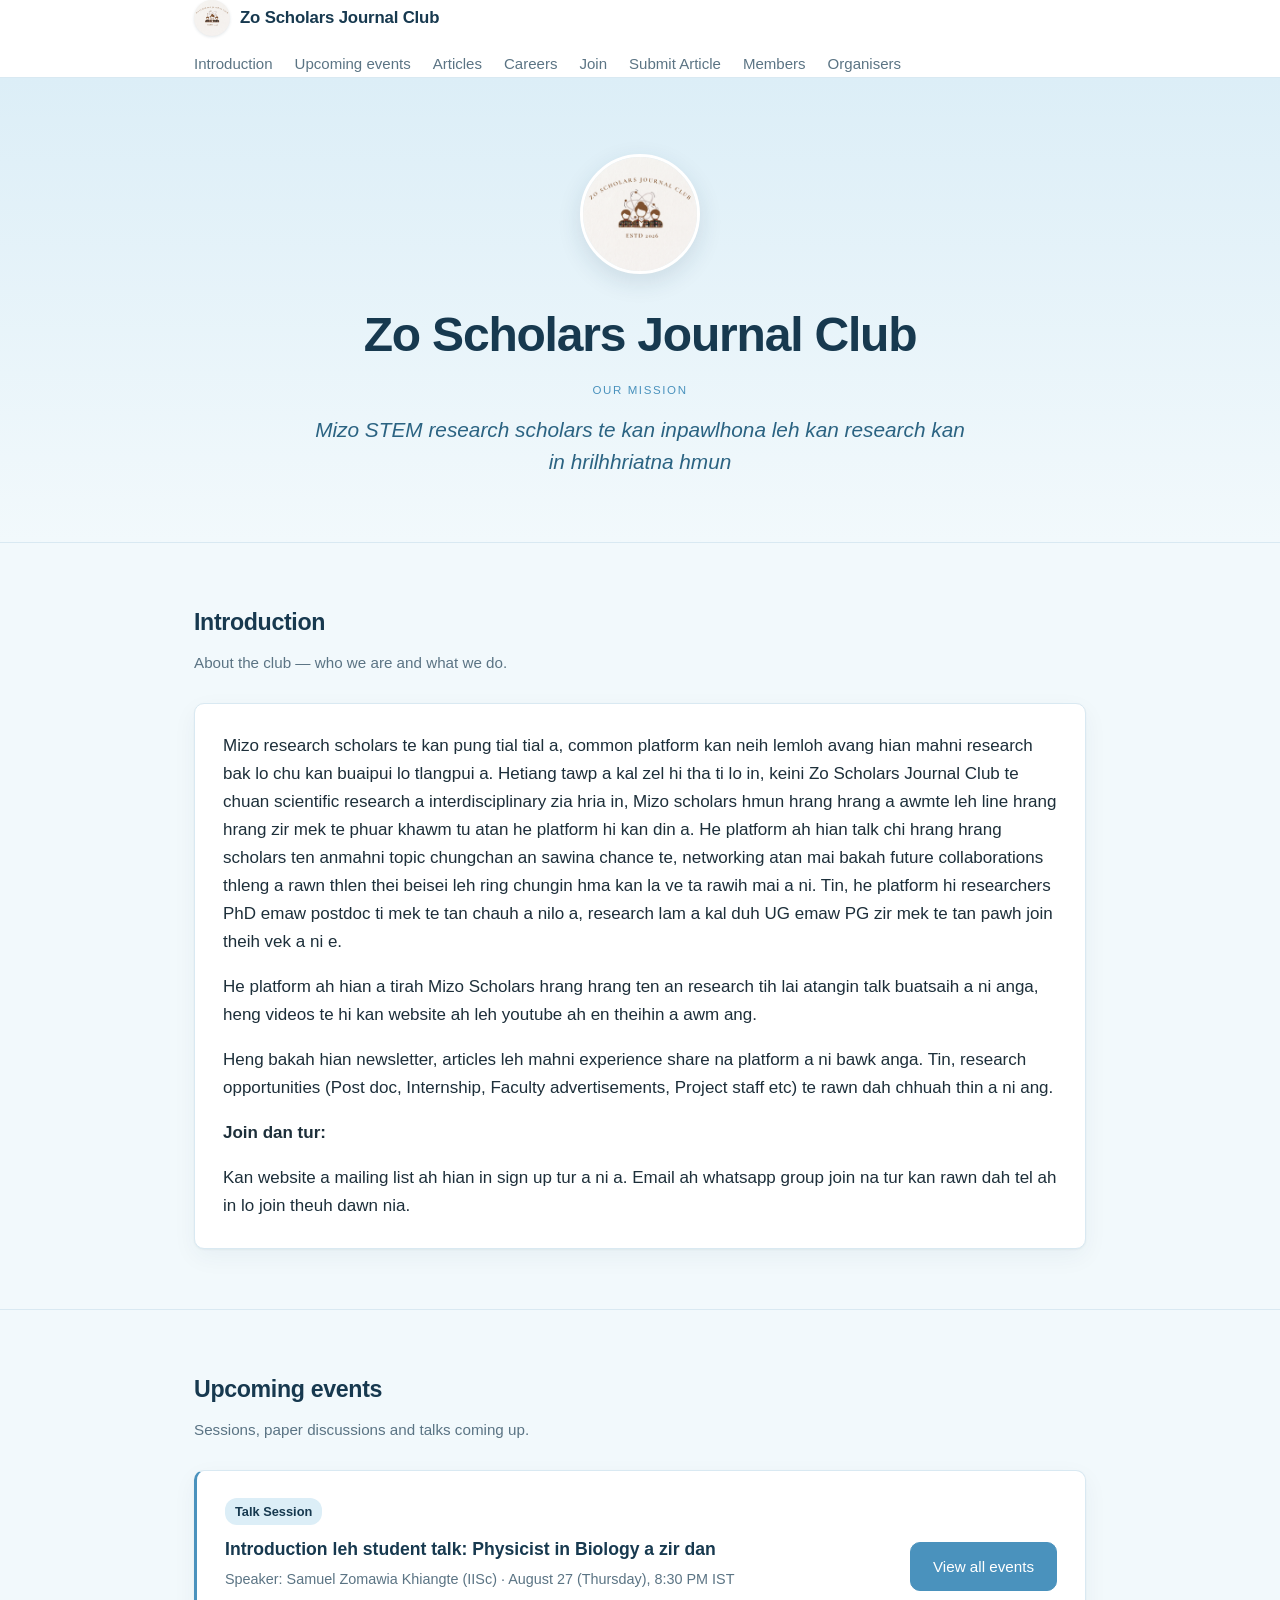
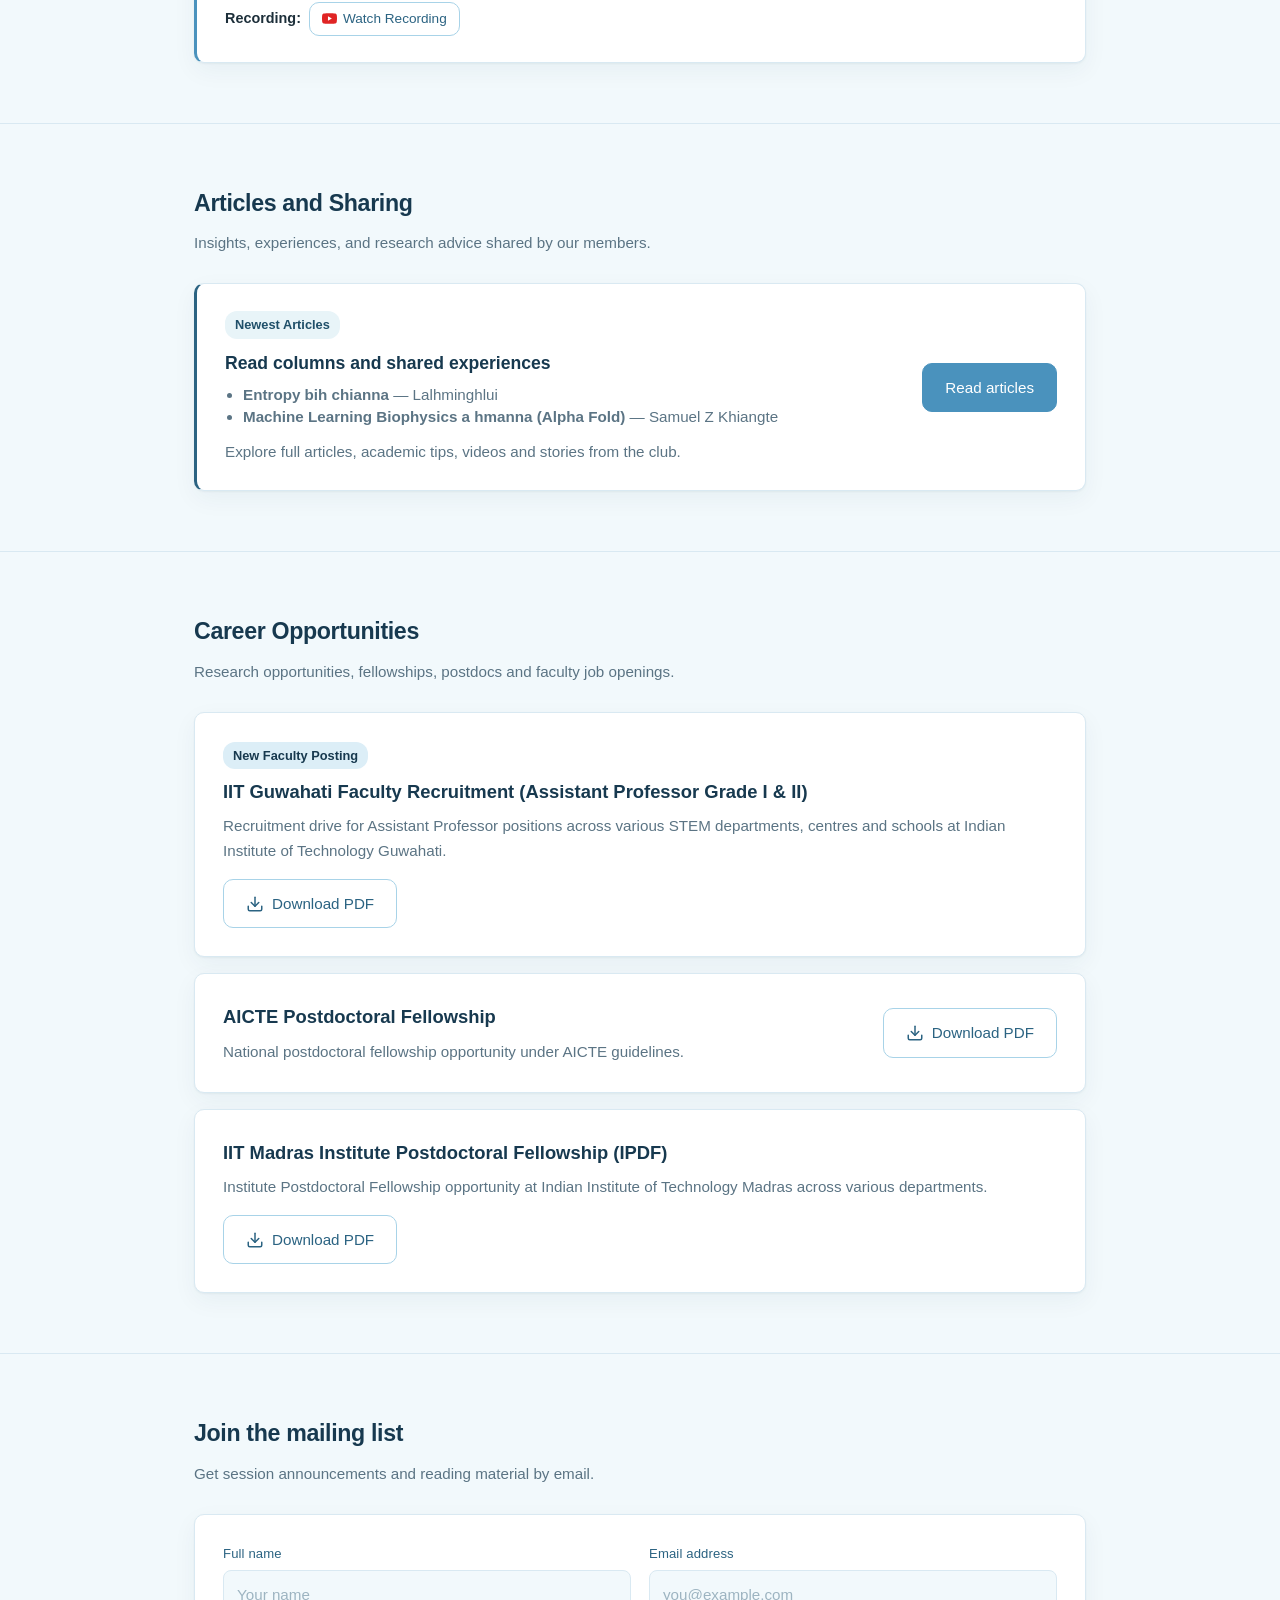
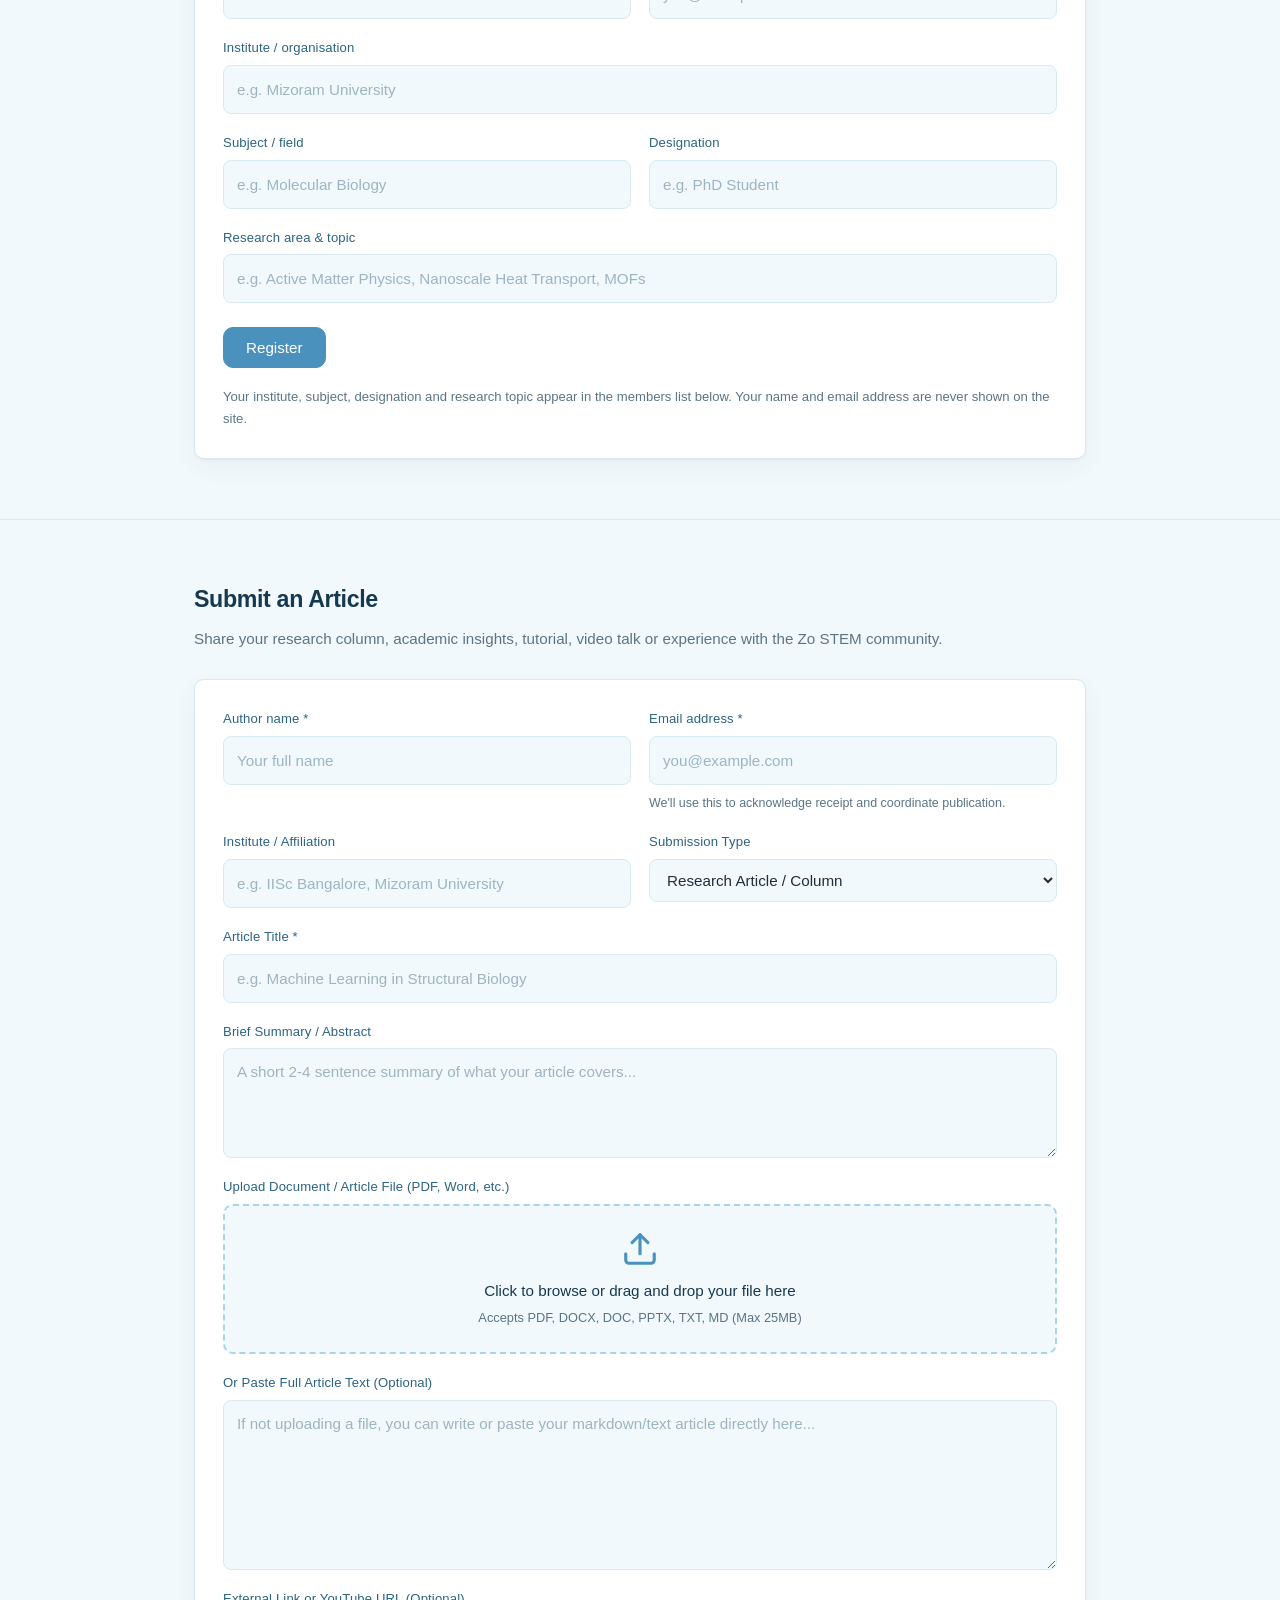
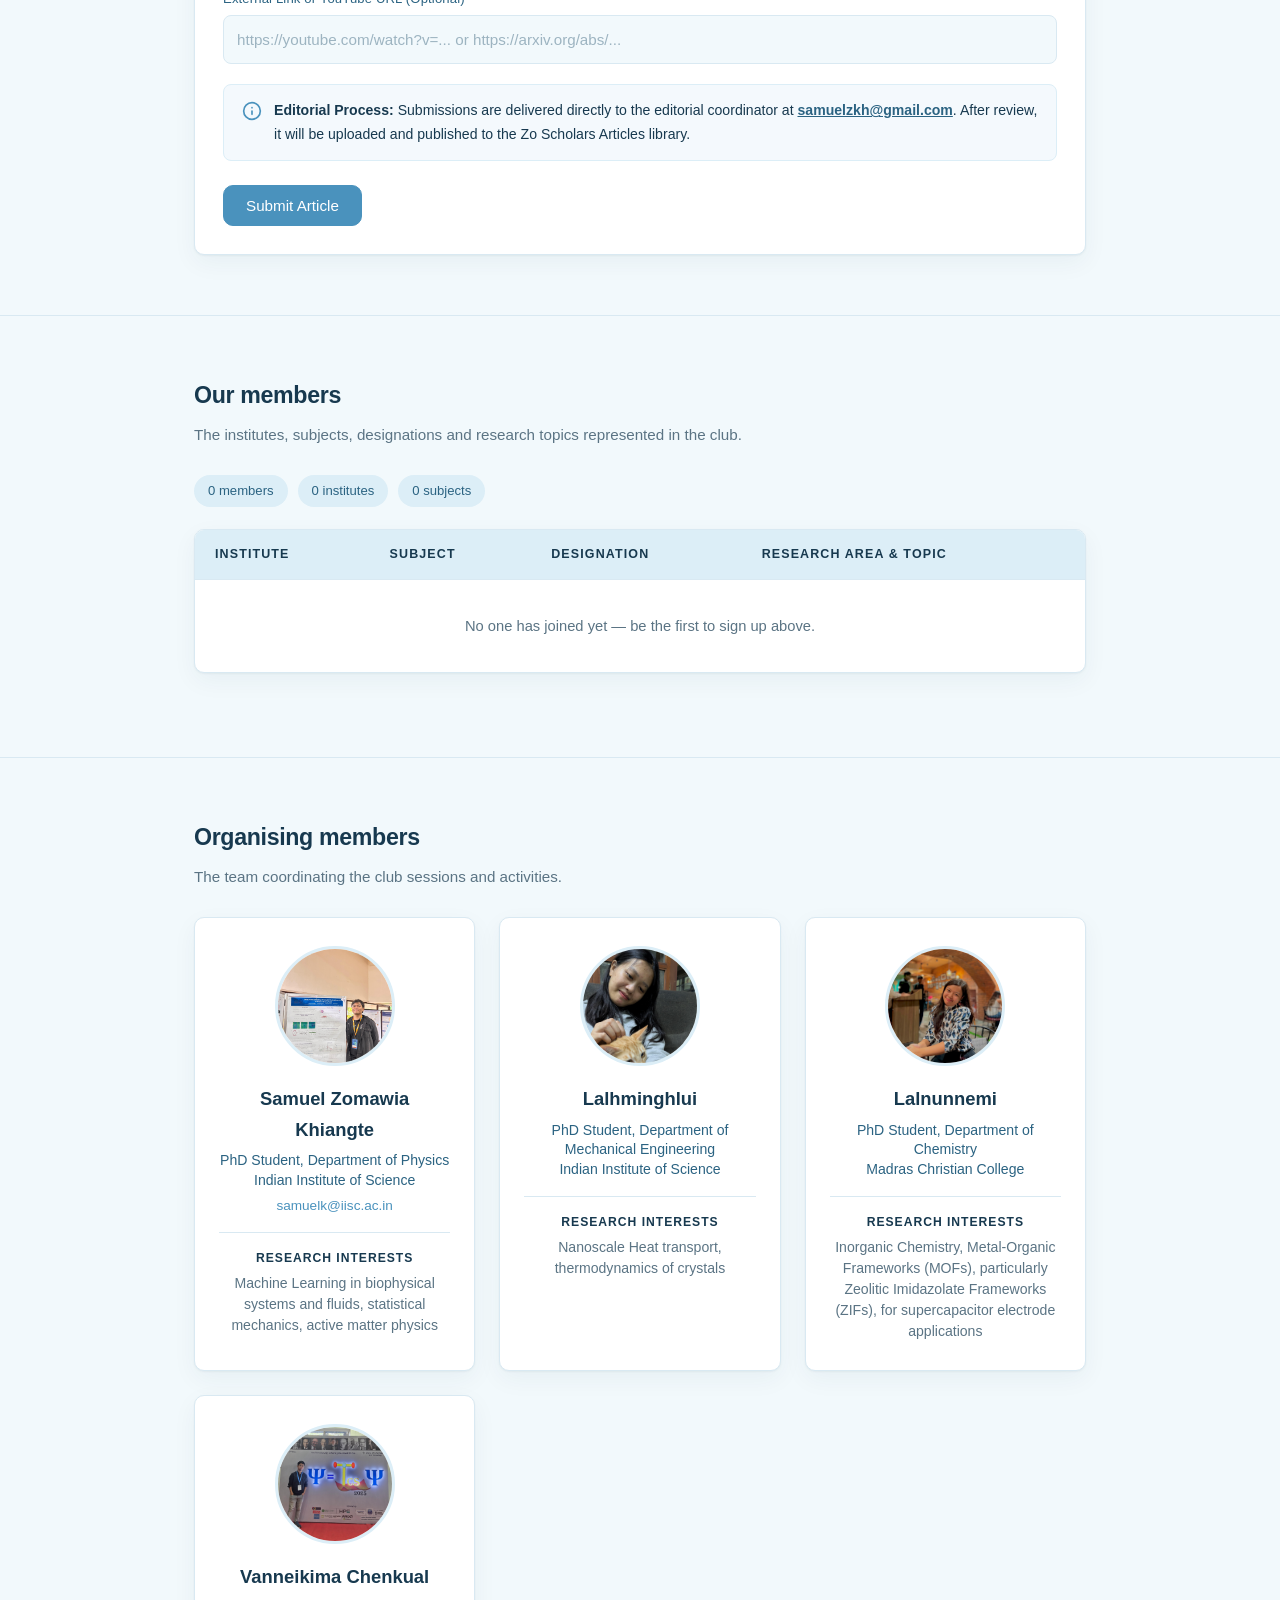
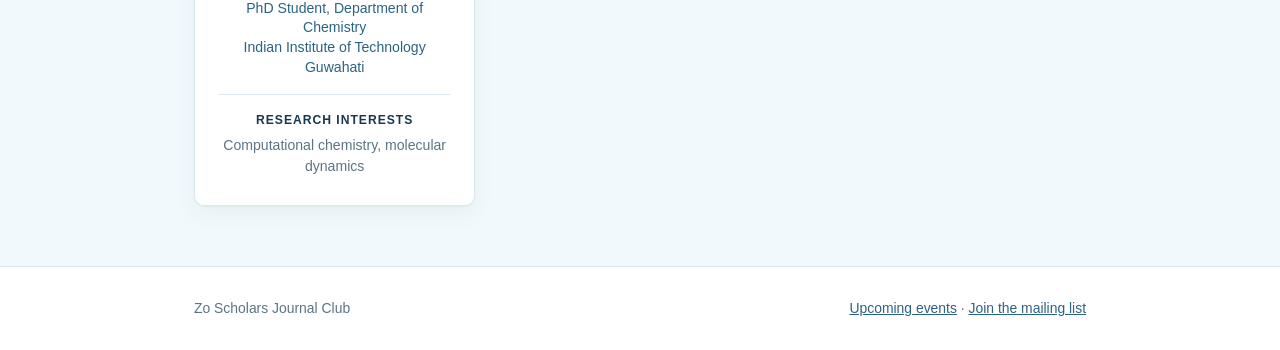
==== commit f9a3c90f: "Add site logo and talk recording link for Samuel Zomawia Khiangte" ====
--- a/zo-scholars/index.html
+++ b/zo-scholars/index.html
@@ -6,12 +6,13 @@
 <title>Zo Scholars Journal Club</title>
 <meta name="description" content="A meeting place for Mizo STEM research scholars to share and discuss their research.">
 <link rel="stylesheet" href="css/style.css">
+<link rel="icon" type="image/png" href="zoscho_logo.png">
 </head>
 <body>
 
 <header class="site-header">
   <div class="wrap">
-    <a class="brand" href="index.html"><span class="dot"></span>Zo Scholars Journal Club</a>
+    <a class="brand" href="index.html"><img src="zoscho_logo.png" alt="Zo Scholars Logo" class="brand-logo">Zo Scholars Journal Club</a>
     <nav class="site-nav">
       <a href="#introduction">Introduction</a>
       <a href="events.html">Upcoming events</a>
@@ -27,6 +28,9 @@
 
 <div class="hero">
   <div class="wrap">
+    <div class="hero-logo-wrap">
+      <img src="zoscho_logo.png" alt="Zo Scholars Journal Club Logo" class="hero-logo">
+    </div>
     <h1>Zo Scholars Journal Club</h1>
     <p class="mission">
       <span class="mission-label">Our mission</span>
@@ -67,11 +71,18 @@
       <p class="section-note">Sessions, paper discussions and talks coming up.</p>
       <div class="events-teaser">
         <div>
-          <span style="display: inline-block; background: var(--blue-100); color: var(--blue-900); padding: 3px 10px; border-radius: 12px; font-size: 0.8rem; font-weight: 600; margin-bottom: 8px;">Next Session</span>
+          <span style="display: inline-block; background: var(--blue-100); color: var(--blue-900); padding: 3px 10px; border-radius: 12px; font-size: 0.8rem; font-weight: 600; margin-bottom: 8px;">Talk Session</span>
           <h3 style="margin-top: 2px;">Introduction leh student talk: Physicist in Biology a zir dan</h3>
-          <p style="margin-bottom: 4px; color: var(--ink-soft); font-size: 0.9rem;">Speaker: Samuel Z Khiangte (IISc) · August 27 (Thursday), 8:30 PM IST</p>
-        </div>
-        <a class="btn" href="events.html">View all upcoming events</a>
+          <p style="margin-bottom: 4px; color: var(--ink-soft); font-size: 0.9rem;">Speaker: Samuel Zomawia Khiangte (IISc) · August 27 (Thursday), 8:30 PM IST</p>
+          <div style="margin-top: 10px; display: flex; align-items: center; gap: 8px; flex-wrap: wrap;">
+            <span style="font-weight: 600; font-size: 0.9rem; color: var(--ink);">Recording:</span>
+            <a href="https://www.youtube.com/watch?v=GfI3v3-OYHA&t=721s" target="_blank" rel="noopener noreferrer" class="btn btn-quiet" style="display: inline-flex; align-items: center; gap: 6px; padding: 5px 12px; font-size: 0.85rem;">
+              <svg width="15" height="15" viewBox="0 0 24 24" fill="#e02424" style="vertical-align: middle;"><path d="M23.498 6.186a3.016 3.016 0 0 0-2.122-2.136C19.505 3.545 12 3.545 12 3.545s-7.505 0-9.377.505A3.017 3.017 0 0 0 .502 6.186C0 8.07 0 12 0 12s0 3.93.502 5.814a3.016 3.016 0 0 0 2.122 2.136c1.871.505 9.376.505 9.376.505s7.505 0 9.377-.505a3.015 3.015 0 0 0 2.122-2.136C24 15.93 24 12 24 12s0-3.93-.502-5.814zM9.545 15.568V8.432L15.818 12l-6.273 3.568z"/></svg>
+              Watch Recording
+            </a>
+          </div>
+        </div>
+        <a class="btn" href="events.html">View all events</a>
       </div>
     </div>
   </section>
--- a/zo-scholars/css/style.css
+++ b/zo-scholars/css/style.css
@@ -68,6 +68,22 @@
   gap: 10px;
 }
 
+.brand-logo {
+  width: 36px;
+  height: 36px;
+  border-radius: 50%;
+  object-fit: cover;
+  flex: none;
+  border: 1.5px solid var(--blue-200);
+  box-shadow: 0 1px 3px rgba(23, 57, 79, 0.12);
+  background: var(--white);
+  transition: transform 0.2s ease;
+}
+
+.brand:hover .brand-logo {
+  transform: scale(1.06);
+}
+
 .brand .dot {
   width: 10px;
   height: 10px;
@@ -97,6 +113,26 @@
   padding: 76px 0 64px;
   text-align: center;
   border-bottom: 1px solid var(--line);
+}
+
+.hero-logo-wrap {
+  margin-bottom: 24px;
+}
+
+.hero-logo {
+  width: 120px;
+  height: 120px;
+  border-radius: 50%;
+  object-fit: cover;
+  border: 3px solid var(--white);
+  box-shadow: 0 8px 24px rgba(23, 57, 79, 0.12);
+  background: var(--white);
+  transition: transform 0.25s ease, box-shadow 0.25s ease;
+}
+
+.hero-logo:hover {
+  transform: scale(1.04);
+  box-shadow: 0 12px 30px rgba(23, 57, 79, 0.18);
 }
 
 .hero h1 {
@@ -537,7 +573,14 @@
 
 .event .desc { margin: 0; font-size: 0.95rem; }
 
-.event.past { opacity: 0.62; }
+.event.past {
+  opacity: 0.88;
+  transition: opacity 0.2s ease;
+}
+
+.event.past:hover {
+  opacity: 1;
+}
 
 /* ---------- video preview ---------- */
 .video-preview {
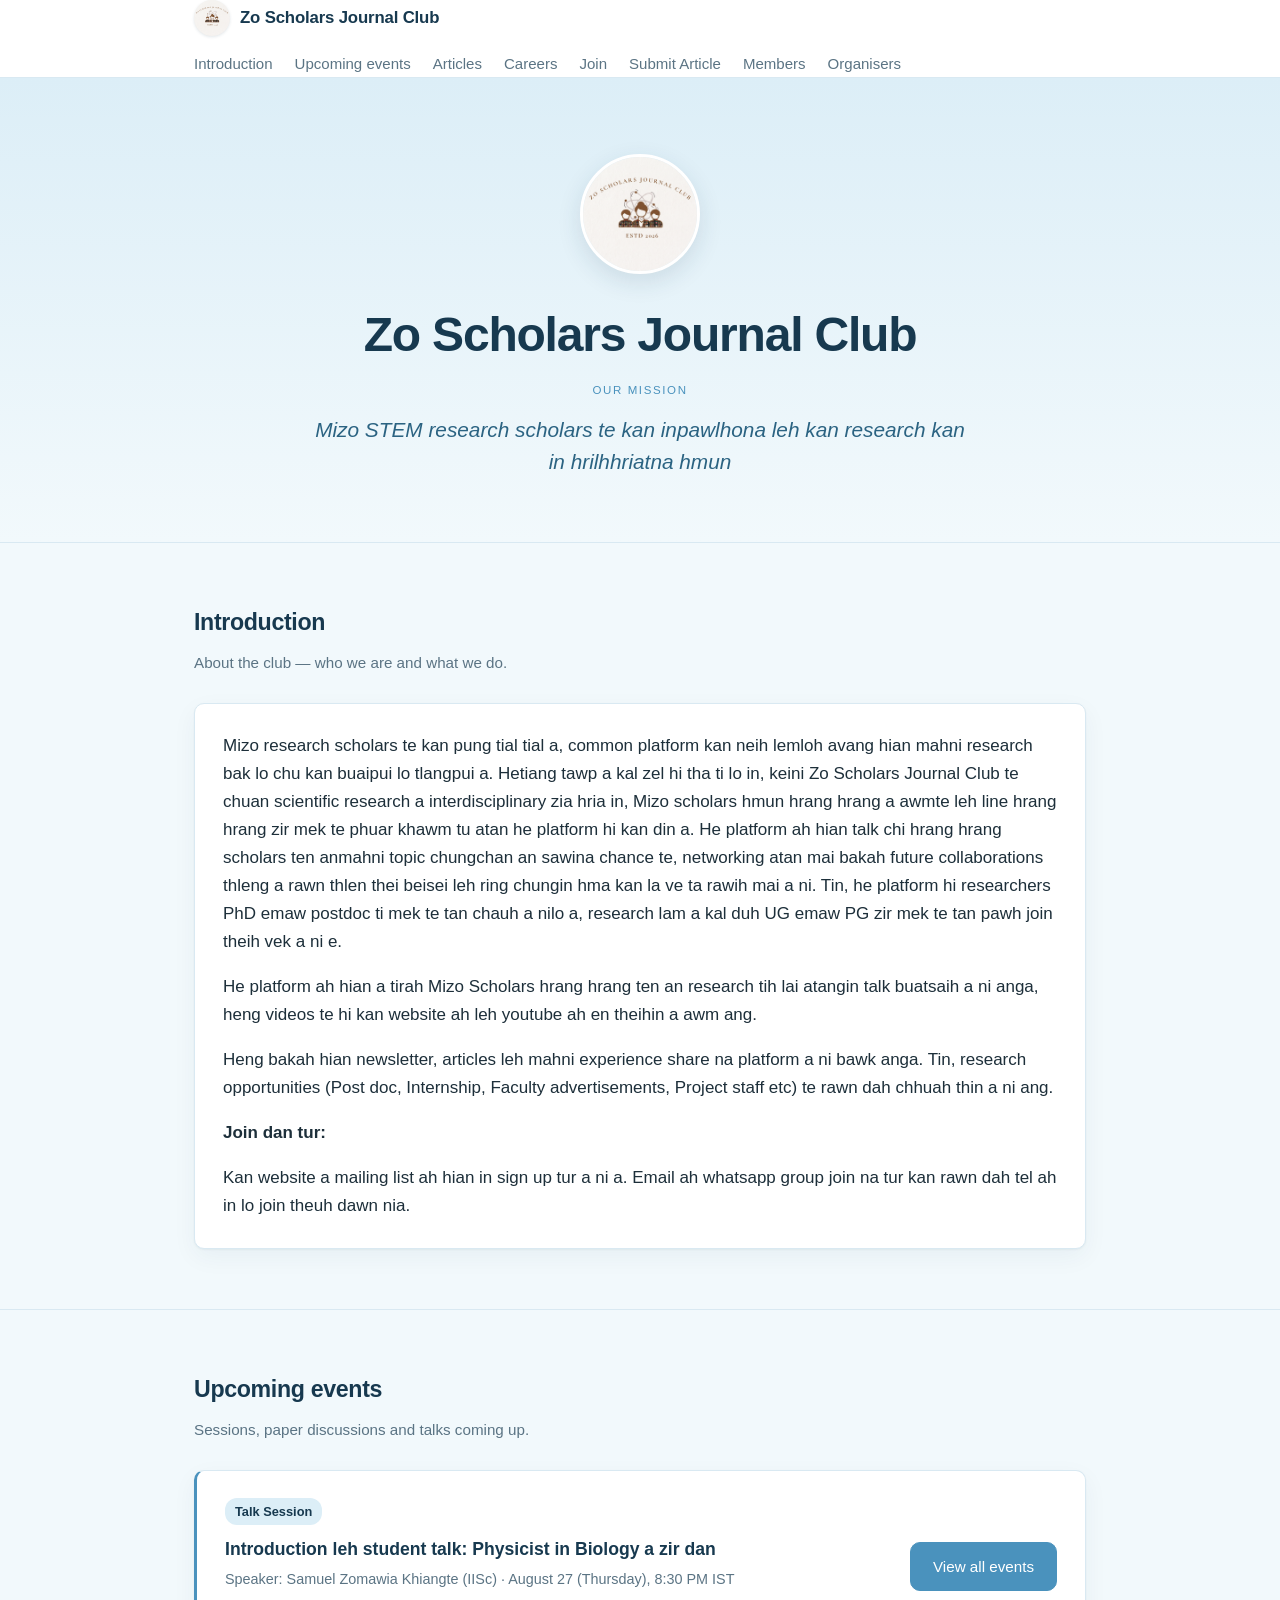
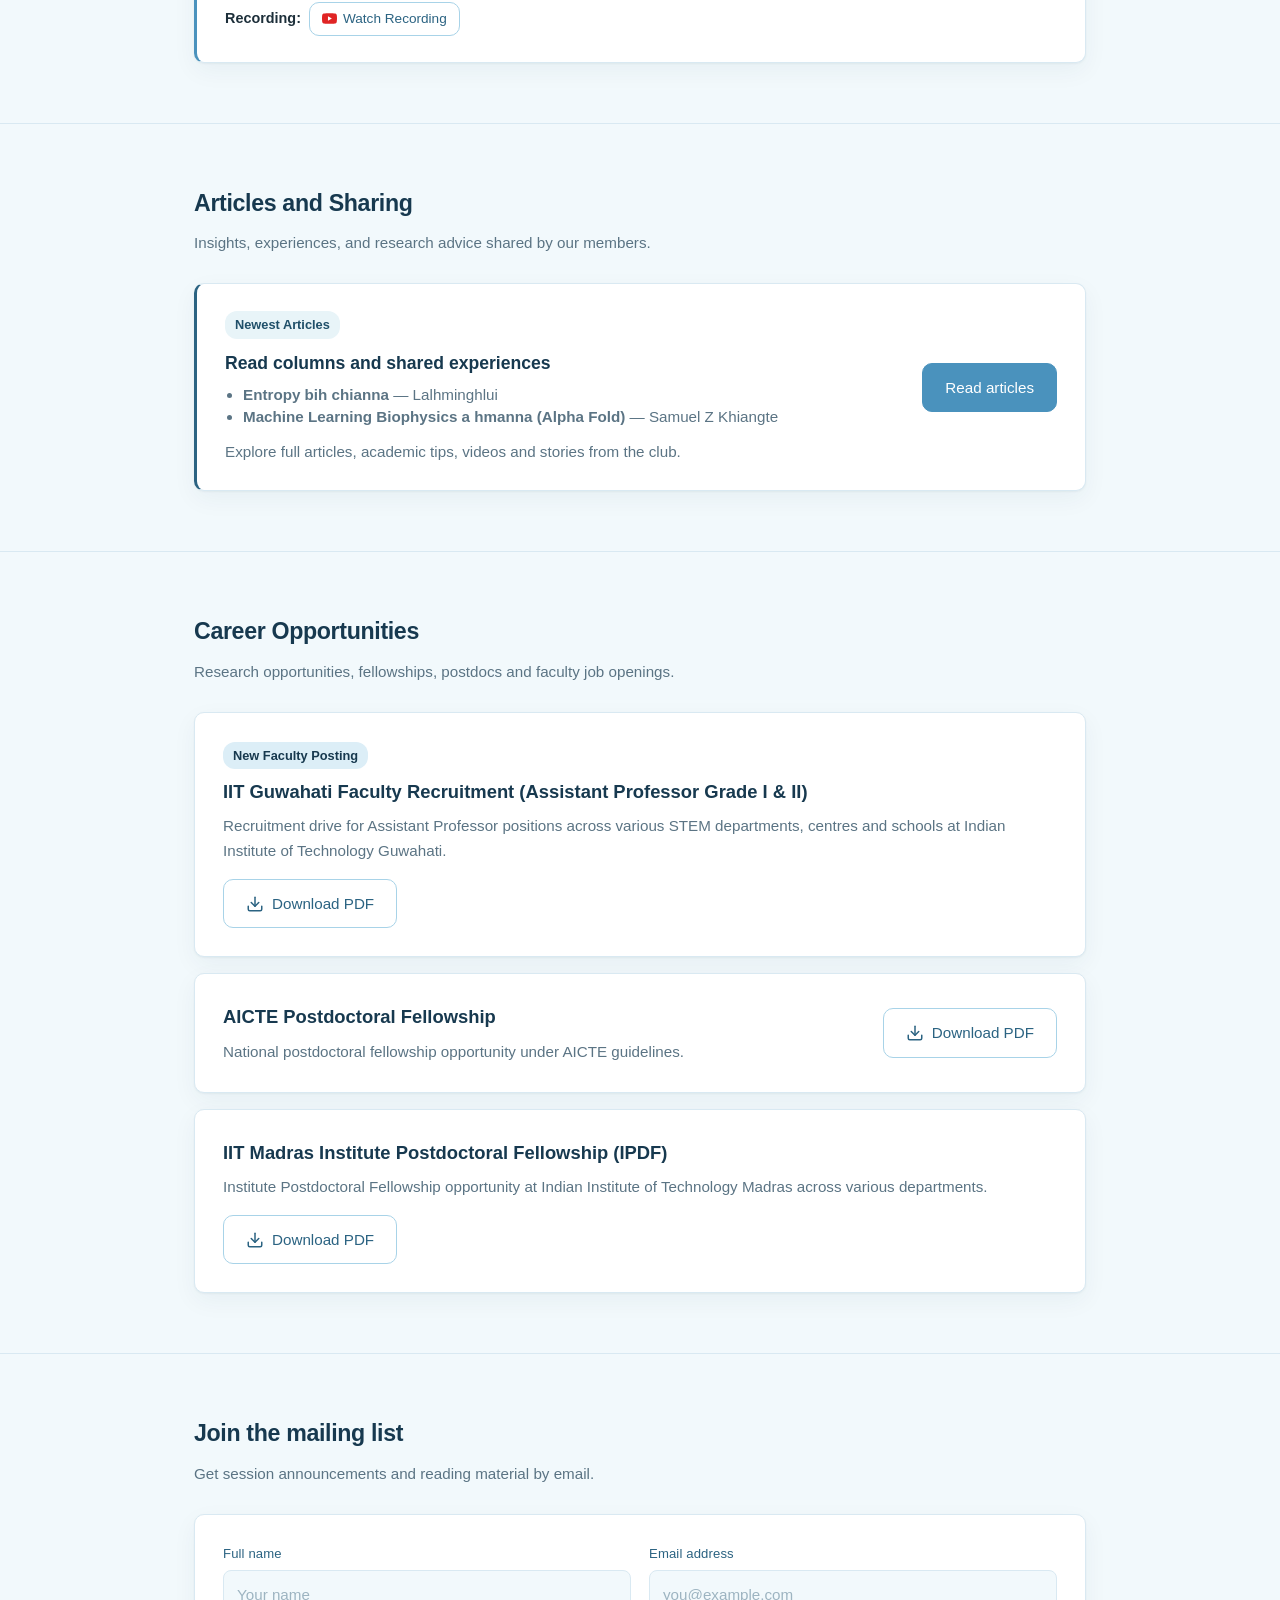
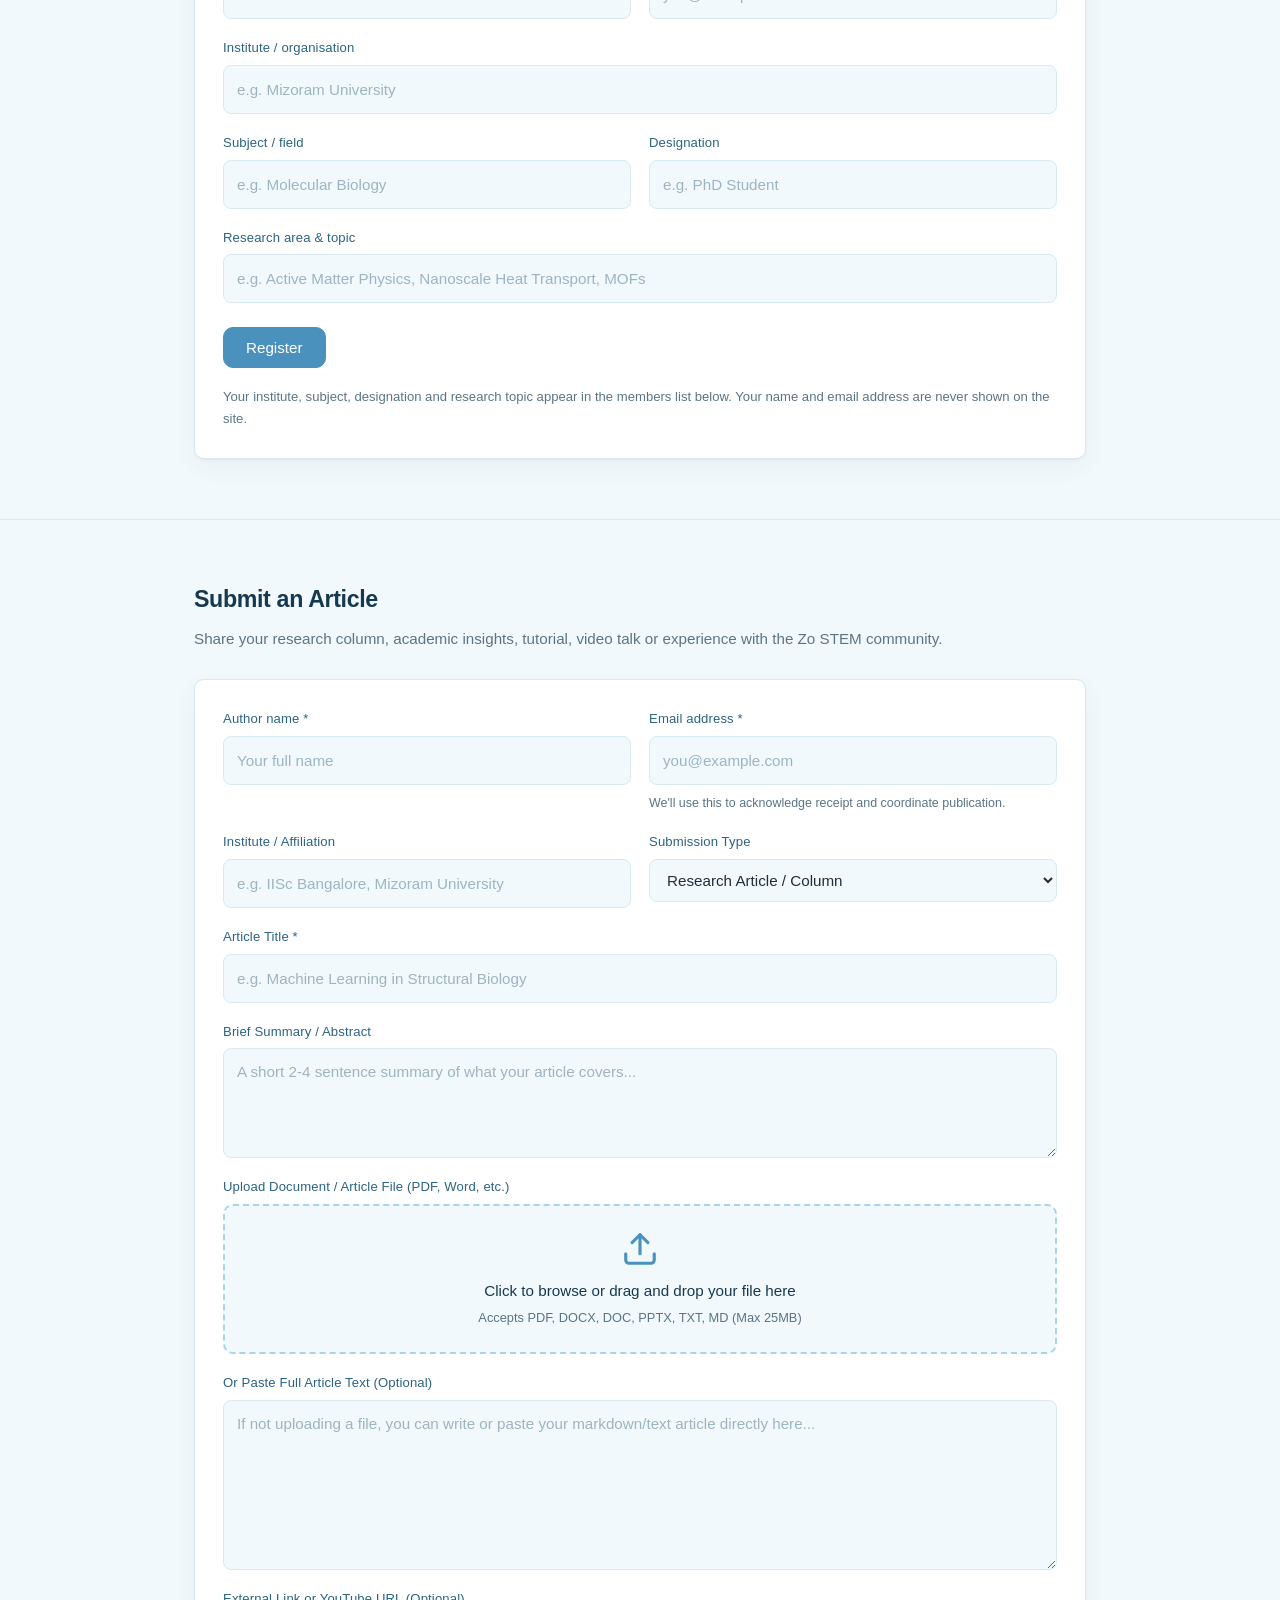
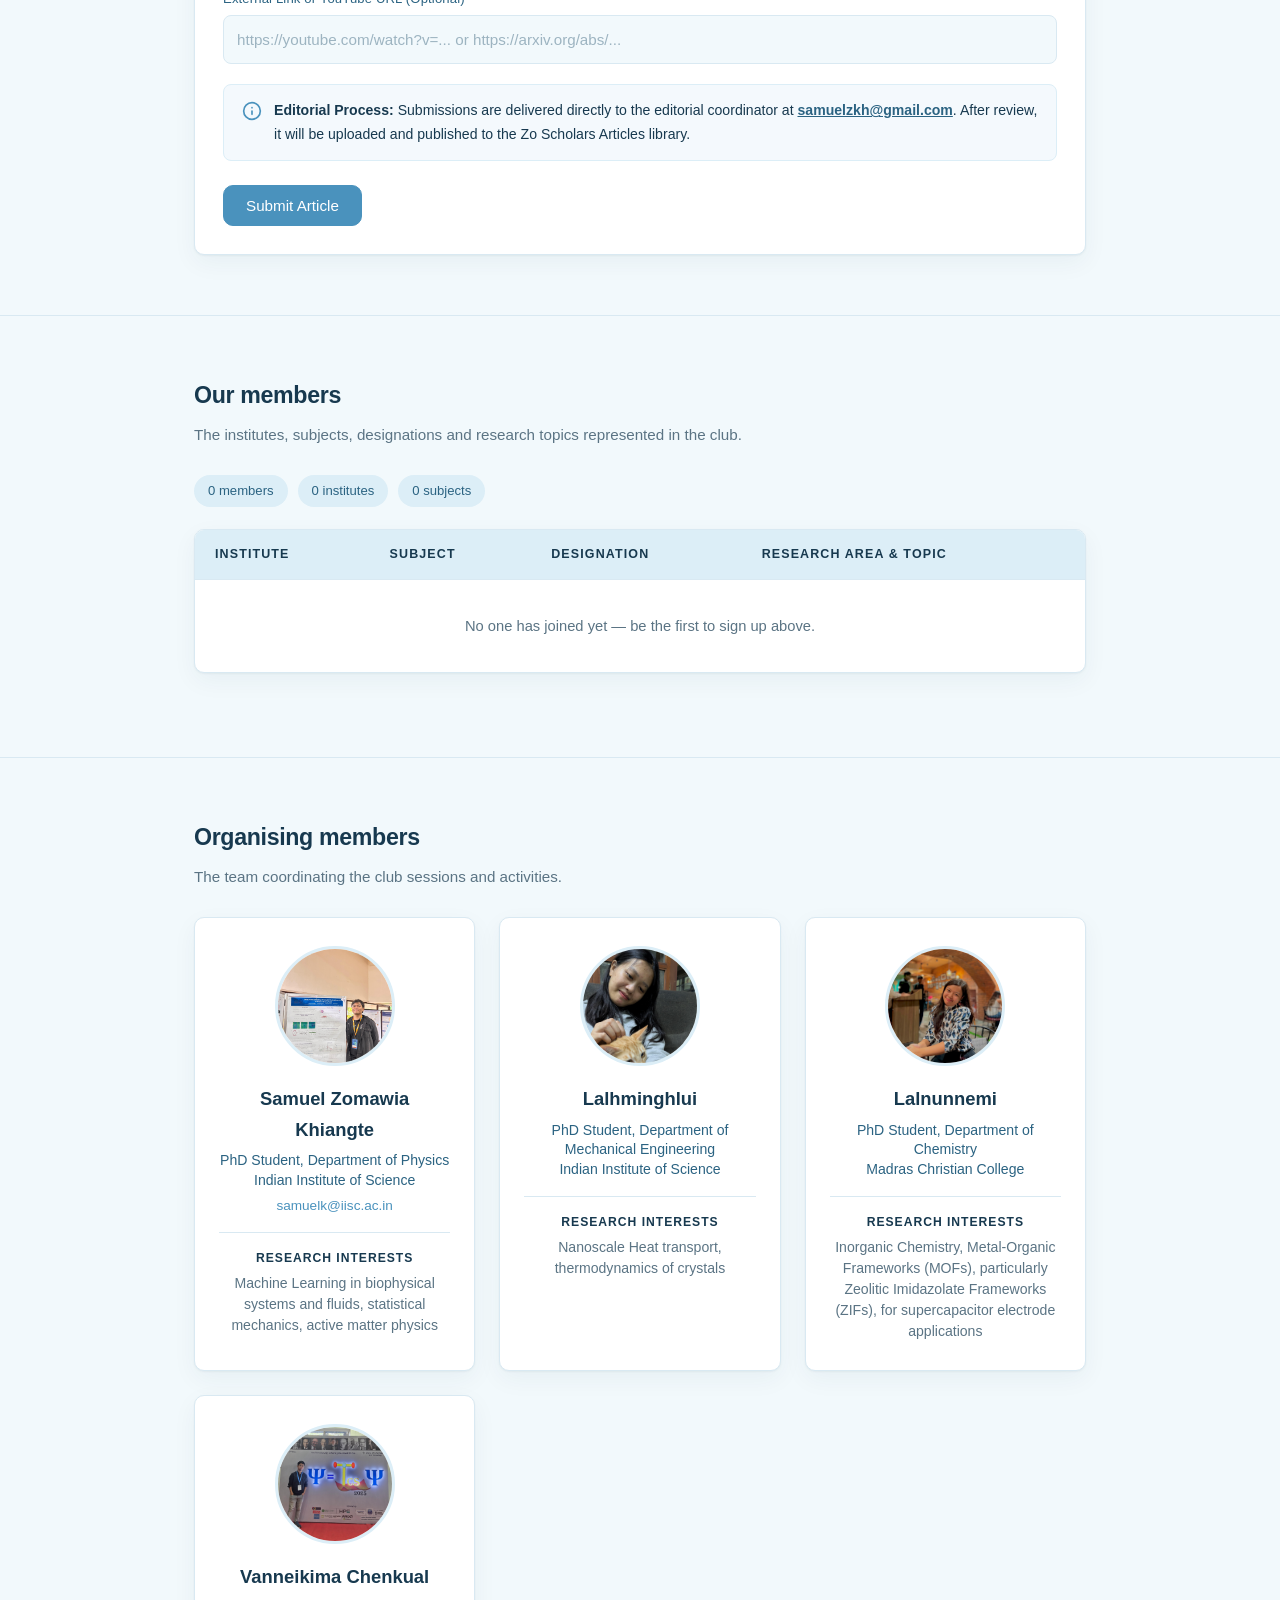
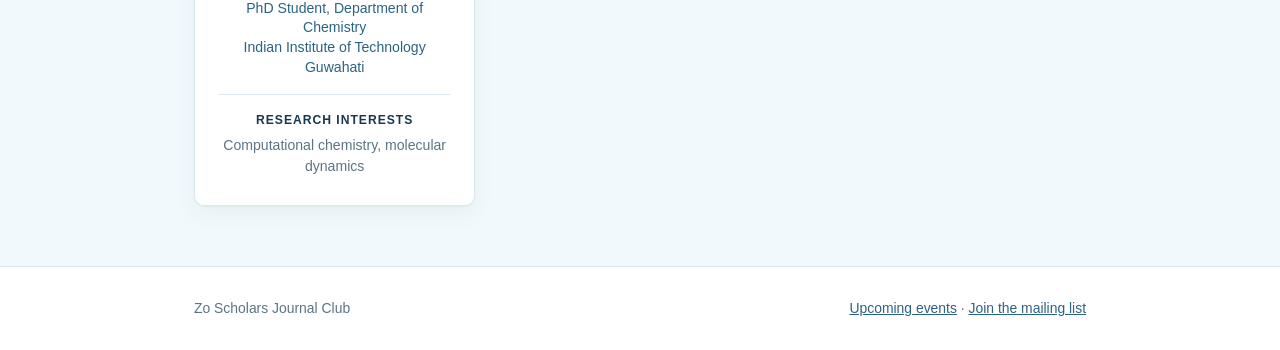
==== commit 8dcb5540: "Fix logo sizing with inline constraints and CSS cache-busting" ====
--- a/zo-scholars/index.html
+++ b/zo-scholars/index.html
@@ -5,14 +5,14 @@
 <meta name="viewport" content="width=device-width, initial-scale=1">
 <title>Zo Scholars Journal Club</title>
 <meta name="description" content="A meeting place for Mizo STEM research scholars to share and discuss their research.">
-<link rel="stylesheet" href="css/style.css">
+<link rel="stylesheet" href="css/style.css?v=2">
 <link rel="icon" type="image/png" href="zoscho_logo.png">
 </head>
 <body>
 
 <header class="site-header">
   <div class="wrap">
-    <a class="brand" href="index.html"><img src="zoscho_logo.png" alt="Zo Scholars Logo" class="brand-logo">Zo Scholars Journal Club</a>
+    <a class="brand" href="index.html"><img src="zoscho_logo.png" alt="Zo Scholars Logo" class="brand-logo" width="36" height="36" style="width: 36px; height: 36px; max-width: 36px; max-height: 36px; border-radius: 50%; object-fit: cover;">Zo Scholars Journal Club</a>
     <nav class="site-nav">
       <a href="#introduction">Introduction</a>
       <a href="events.html">Upcoming events</a>
@@ -29,7 +29,7 @@
 <div class="hero">
   <div class="wrap">
     <div class="hero-logo-wrap">
-      <img src="zoscho_logo.png" alt="Zo Scholars Journal Club Logo" class="hero-logo">
+      <img src="zoscho_logo.png" alt="Zo Scholars Journal Club Logo" class="hero-logo" width="120" height="120" style="width: 120px; height: 120px; max-width: 120px; max-height: 120px; border-radius: 50%; object-fit: cover;">
     </div>
     <h1>Zo Scholars Journal Club</h1>
     <p class="mission">
--- a/zo-scholars/css/style.css
+++ b/zo-scholars/css/style.css
@@ -68,9 +68,12 @@
   gap: 10px;
 }
 
+.brand img,
 .brand-logo {
   width: 36px;
   height: 36px;
+  max-width: 36px;
+  max-height: 36px;
   border-radius: 50%;
   object-fit: cover;
   flex: none;
@@ -80,7 +83,8 @@
   transition: transform 0.2s ease;
 }
 
-.brand:hover .brand-logo {
+.brand:hover .brand-logo,
+.brand:hover img {
   transform: scale(1.06);
 }
 
